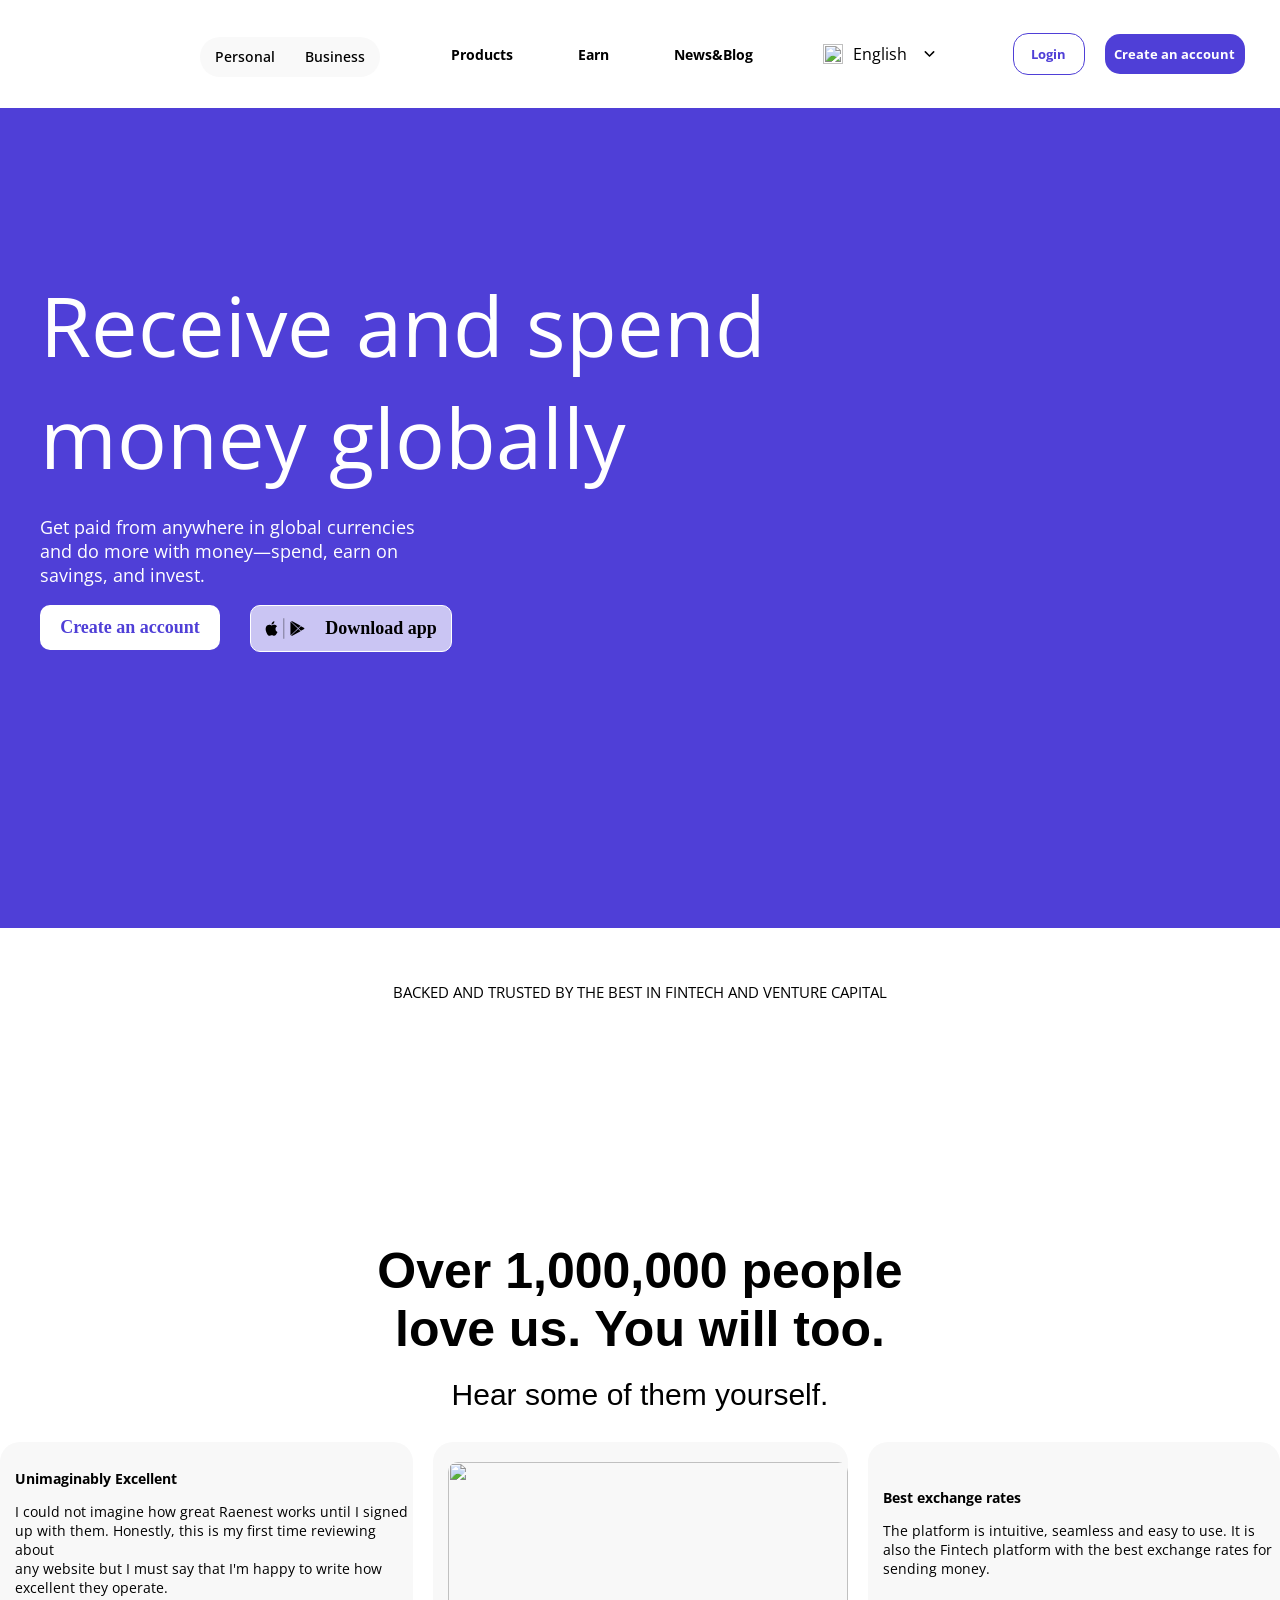
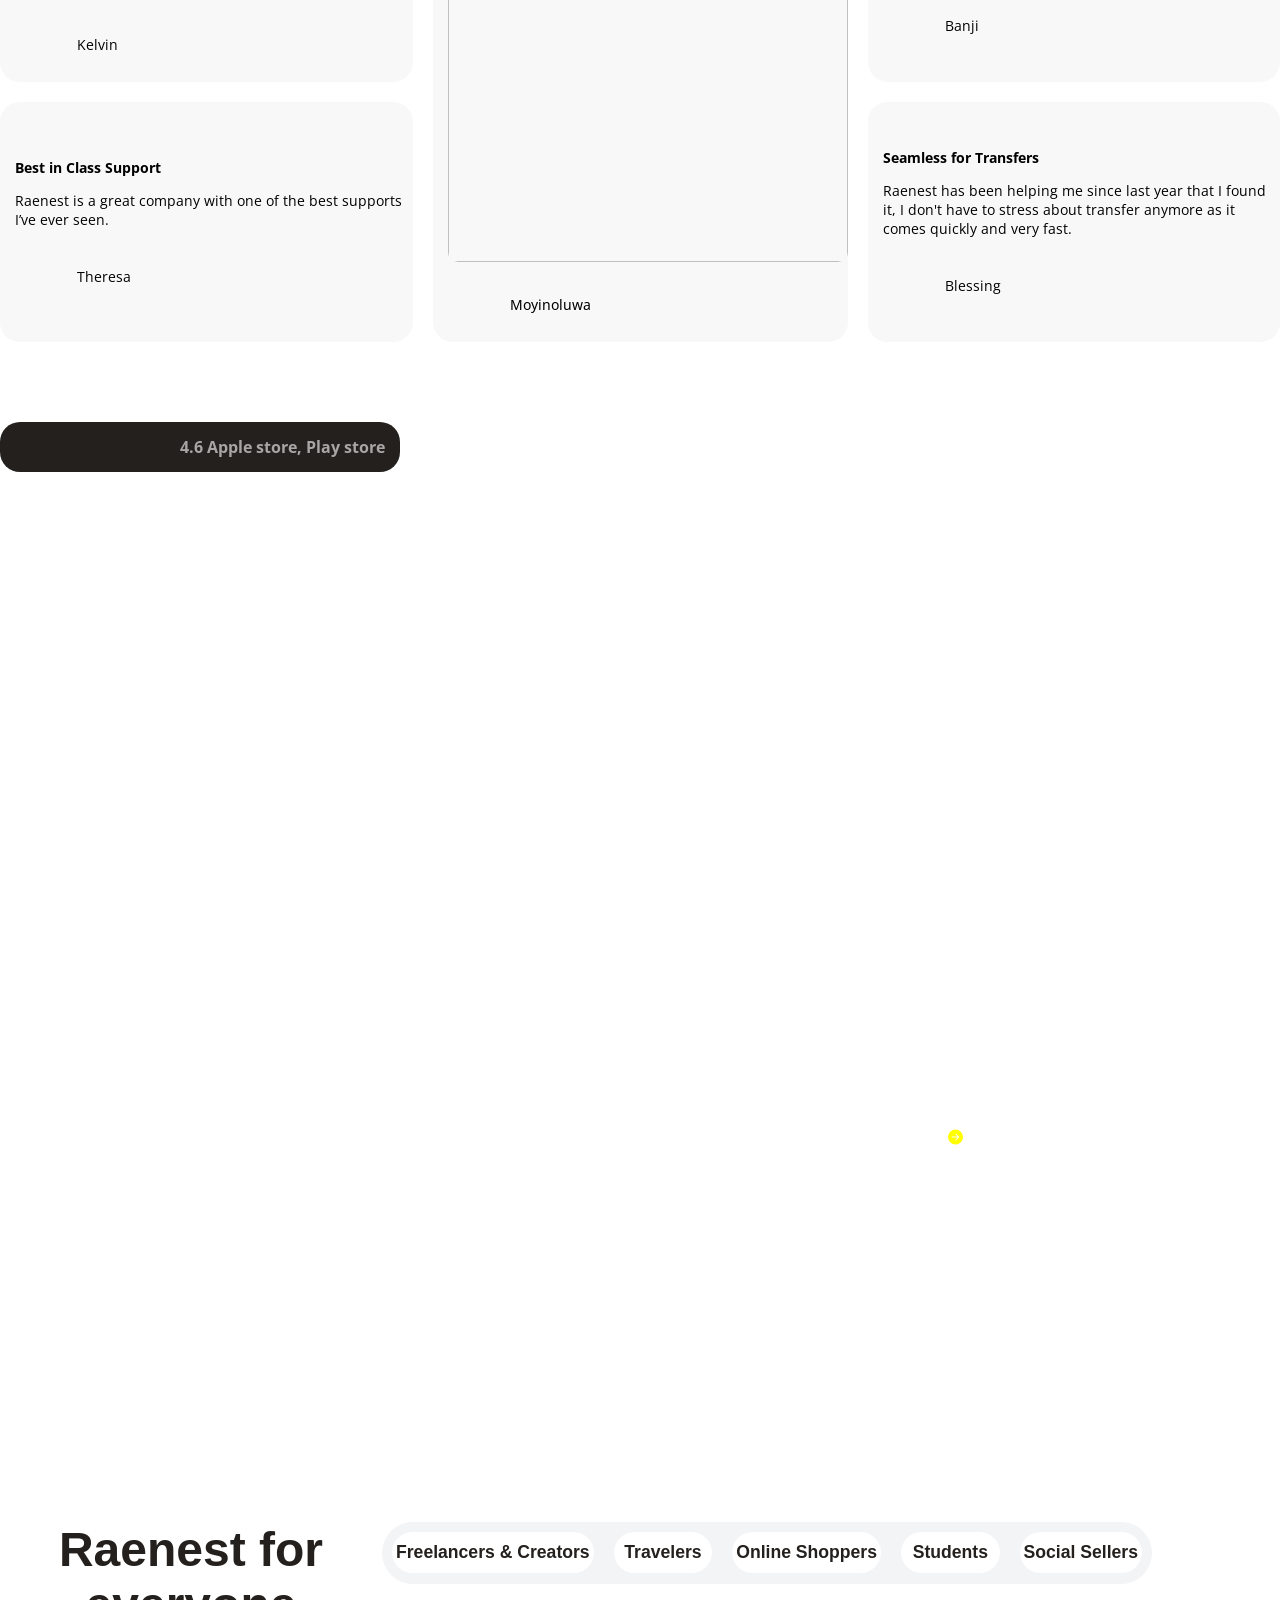
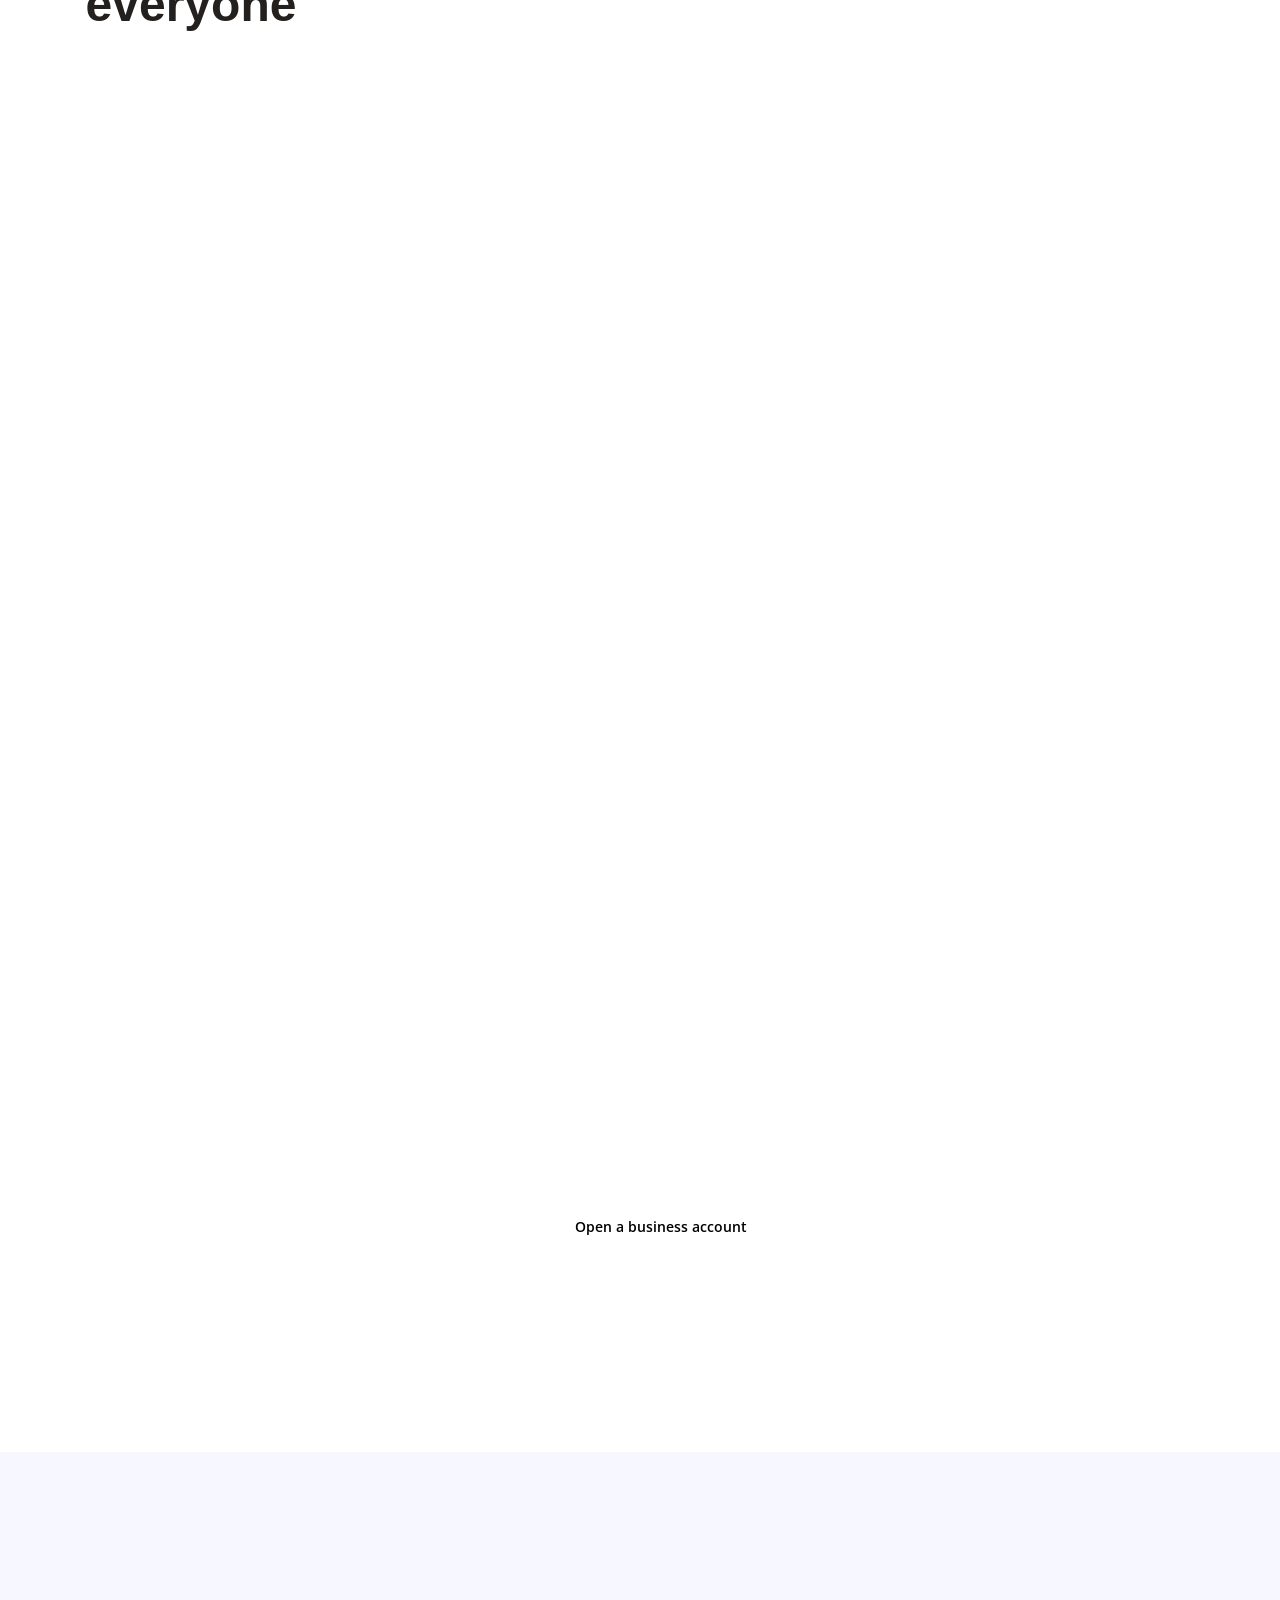
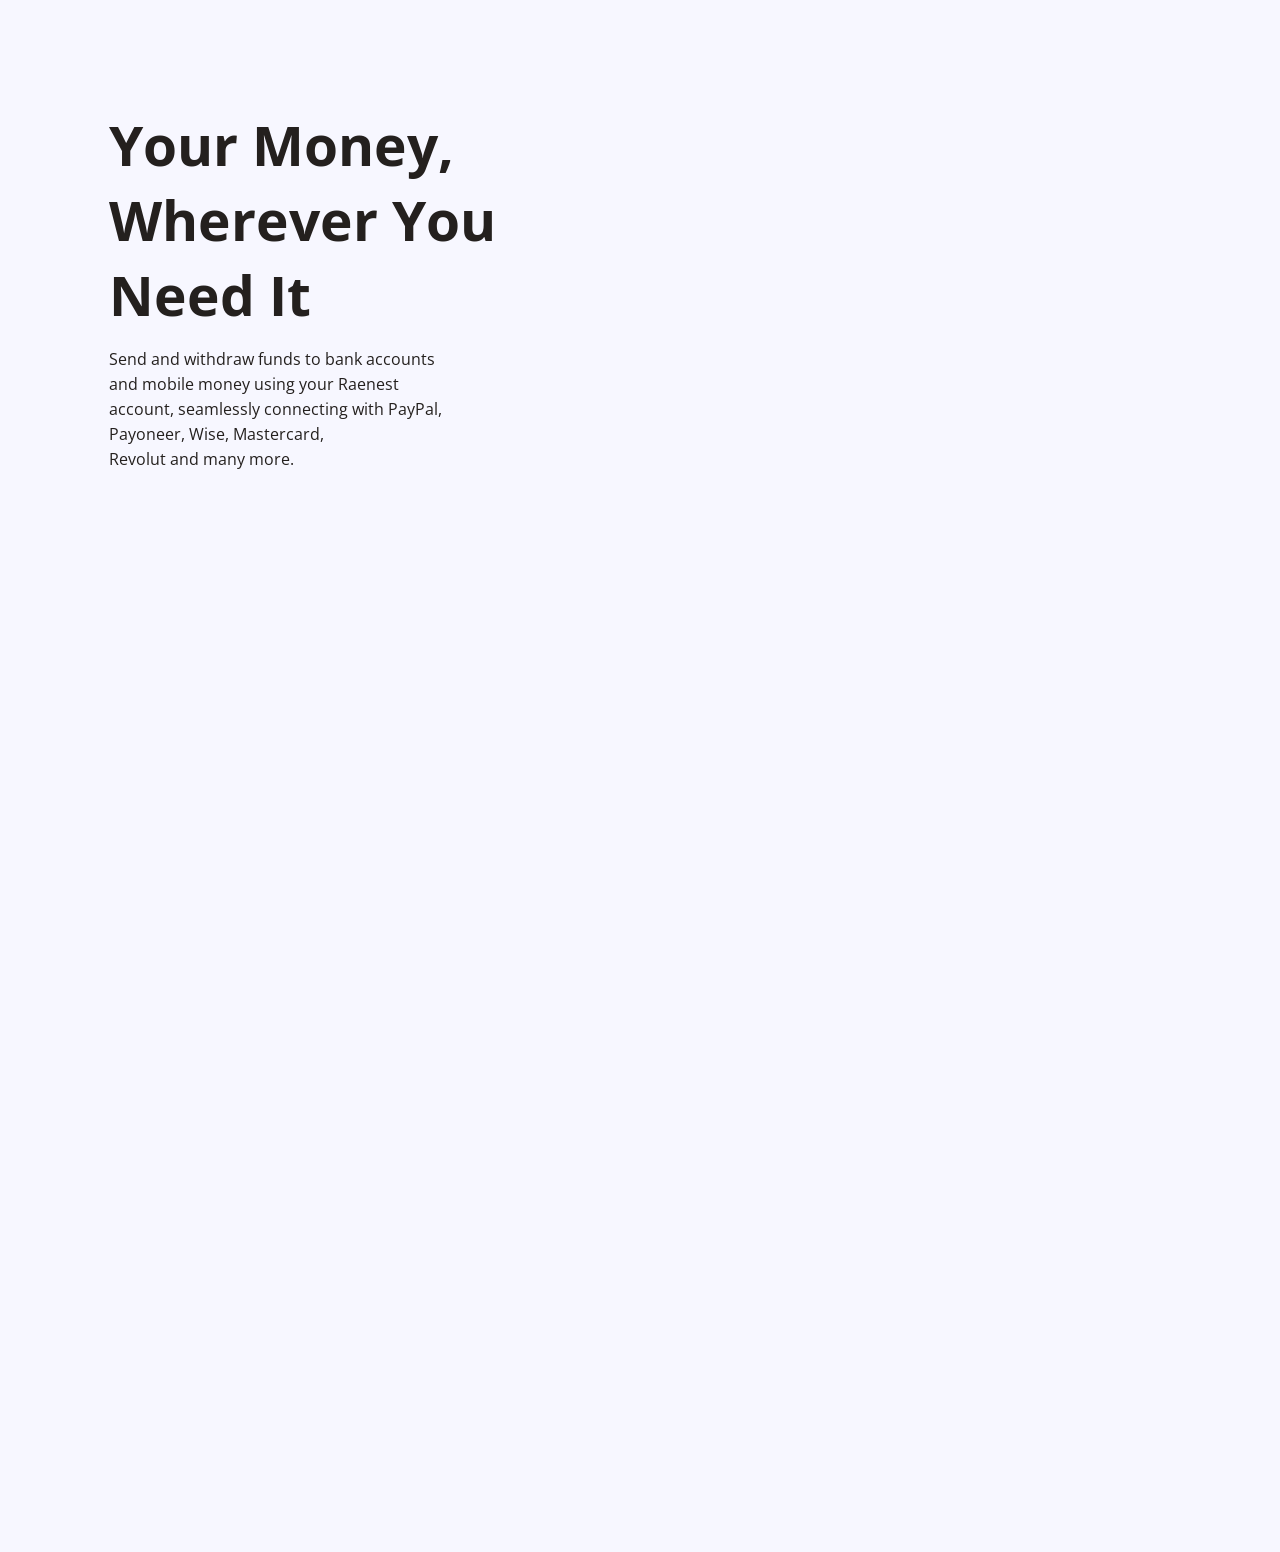
==== index.html @ 57547846 "Project" ====
<!DOCTYPE html>
<html lang="en">
<head>
    <meta charset="UTF-8">
    <meta name="viewport" content="width=device-width, initial-scale=1.0">
    <title>Document</title>
    <link rel="stylesheet" href="index.css">
    <link rel="preconnect" href="https://fonts.googleapis.com">
<link rel="preconnect" href="https://fonts.gstatic.com" crossorigin>
<link href="https://fonts.googleapis.com/css2?family=Google+Sans+Flex&family=Open+Sans:ital,wght@0,300..800;1,300..800&family=Source+Serif+4:ital,opsz,wght@0,8..60,200..900;1,8..60,200..900&display=swap" rel="stylesheet">
</head>
<body>
    <nav>
        <div class="Left">
           <img src="https://encrypted-tbn0.gstatic.com/images?q=tbn:ANd9GcTRzABQ5FwNgN2KEC-SXosTUw4MXMzI8EP1ZjToByUp3A&s=10" alt="" width="150px">
           <div class="Black">
            <a href="index.html">Personal</a>
            <a href="index2.html">Business</a>
           </div>
        </div>
        <div class="Center">
                <div class="navlink">
                  <p class="Pav">Products</p>
                    <div class="drop">
                        <div style="display: flex;flex-direction: column;">
                            <div class="File">
                            <img src="https://cdn.prod.website-files.com/67d8614570bbea9ea5932686/680ce2bf1e6a785ba85c13cb_Transfer.svg" alt="" width="20px">
                            <div class="Tit">
                                <p class="Poat">Send Money</p>
                               <p class="Foam">Global money transfers</p>
                            </div>
                            
                        </div>
                        <div class="File">
                            <img src="https://cdn.prod.website-files.com/67d8614570bbea9ea5932686/68239c0dc29e29453547ee6a_cards.svg" alt="" width="20px">
                            <div class="Tit">
                               <p class="Poat">Cards</p>
                            <p class="Foam">Virtual and physical cards for you</p> 
                            </div>
                            
                        </div>
                        <div class="File">
                            <img src="https://cdn.prod.website-files.com/67d8614570bbea9ea5932686/680ce2a61e6a785ba85c078c_payment.svg" alt="" width="20px">
                            <div class="Tit">
                                 <p class="Poat">Receive Money</p>
                            <p class="Foam">Receive money from over 190 countries</p>
                            </div>
                           
                        </div>
                        <div class="File">
                            <img src="https://cdn.prod.website-files.com/67d8614570bbea9ea5932686/680ce2953da744757b732669_account.svg" alt="" width="20px">
                            <div class="Tit">
                                <p class="Poat">Global Accounts</p>
                            <p class="Foam">Multi-currency accounts easily accessible</p>
                            </div>
                            
                        </div>
                        <div class="File">
                            <img src="https://cdn.prod.website-files.com/67d8614570bbea9ea5932686/680ce2d0e8ed903a584503c4_invoices.svg" alt="" width="20px">
                            <div class="Tit">
                                <p class="Poat">Invoices</p>
                                <p class="Foam">Smart Invoicing for professionals</p>
                            </div>
                            
                        </div>
                        <div class="File">
                            <img src="https://cdn.prod.website-files.com/67d8614570bbea9ea5932686/695ce6f93717922d4d1199cd_Investment.png" alt="" width="20px">
                            <div class="Tit">
                                <p class="Poat">US Stocks</p>
                            <p class="Foam">Buy U.S. Stocks on Raenest with ease</p>
                            </div>
                            
                        </div>
                        <div class="File">
                            <img src="https://cdn.prod.website-files.com/67d8614570bbea9ea5932686/696a46376def75bcf4f008f6_Icon.png" alt="" width="20px">
                            <div class="Tit">
                               <p class="Poat">Upwork</p>
                            <p class="Foam">Upwork earnings to Raenest in under one hour</p> 
                            </div>
                            
                        </div>
                        <div class="File">
                            <img src="https://cdn.prod.website-files.com/67d8614570bbea9ea5932686/696a7dbfd07b3600199ad467_Item.png" alt="" width="20px">
                            <div class="Tit">
                                <p class="Poat">Stablecoins</p>
                            <p class="Foam">Receive USDC & USDT on Raenest</p>
                        </div> 
                            </div>
                           
                        </div>
                        <div class="Oily"></div>
                    </div>
                </div>
                <div class="navlink">
                    <p class="Pav">Earn</p>
                    <div class="dropped">
                        <div style="display: flex; flex-direction: column;">
                            <div class="File">
                                <img src="https://cdn.prod.website-files.com/67d8614570bbea9ea5932686/680ce36fd81697df3fcadbd6_Referrals.svg" alt="" width="20px">
                                <div class="Tit">
                                    <p class="Poat">Referral</p>
                                    <p class="Foam">Share Raenest and Earn</p>
                                </div>
                            </div>
                            <div class="File">
                                <img src="https://cdn.prod.website-files.com/67d8614570bbea9ea5932686/680ce2ec27b16308a5434836_Creator%20Club.svg" alt="" width="20px">
                                <div class="Tit">
                                     <p class="Poat">Creator Club</p>
                                    <p class="Foam">Get paid to promote Raenest</p>
                                </div>
                            </div>
                            <div class="File">
                                <img src="https://cdn.prod.website-files.com/67d8614570bbea9ea5932686/680ce343d4a3798fc70686c3_Rewards.svg" alt="" width="20px">
                                <div class="Tit">
                                     <p class="Poat">Rewards</p>
                                    <p class="Foam">Earn while you spend</p>
                                </div>
                            </div>
                            <div class="Greasy"></div>
                        </div>
                    </div>
                </div>
                <p class="Pav">News&Blog</p>
        </div>

        <div class="English">
            <img src="https://cdn.prod.website-files.com/67d85bdb392a92fa03e2f524/6a8ad5b610c1d2eadf1f2178_united-kingdom%20(1).png" alt="" width="20px" class="Eng">
            <p>English</p>
            <img src="basil--caret-down-outline.svg" alt="" width="25px">
            <div class="Tack">
                <p><b>English</b></p>
                <p>Spanish (Argentina)</p>
                <p>French</p>
                <p>Portuguese (Brazil)</p>
                <p>Spanish (Colombia)</p>
            </div>
        </div>
        <div class="Right">
            <div class="Log">Login</div>
            <div class="Acc">Create an account</div>
        </div>
        
       
    </nav>
    <section class="MotherDiv">
        <div class="img">
            <div class="Son">
                <div class="Carry">
                    <img src="https://cdn.prod.website-files.com/67d85bdb392a92fa03e2f524/67fd3978144edecc8948f7ff_logo%20marquee.svg" alt="">
                </div>
                <div class="Carry">
                    <img src="https://cdn.prod.website-files.com/67d85bdb392a92fa03e2f524/67fd3978144edecc8948f7ff_logo%20marquee.svg" alt="">
                </div>
               
            </div>
            
        </div>
        <div class="Position">
        <img src="https://cdn.prod.website-files.com/67d85bdb392a92fa03e2f524/67dd9af140daebeba53a0da1_hero%20UI%20elements-1.png" alt="" width="300px" class="Pass">
        </div>
        <div class="Leftext">
            <div class="Spot">
                <p class="Head">Receive and spend<br> money globally</p>
             <p class="Down">Get paid from anywhere in global currencies<br> and do more with money—spend, earn on<br> savings, and invest.</p>
            </div>
             
             <div class="flap">
                <div class="Create">Create an account</div>
                <div class="Fixit">
                    <div class="Pool">
                        <img src="[data-uri]" alt="" width="40px">
                       <p>Download app</p>
 
                    </div>
                    
                    <div class="dropdown">
                        <p class="Scan">Scan the QR code below<br> to download the app</p>
                        <img src="https://cdn.prod.website-files.com/67d85bdb392a92fa03e2f524/697bfa5ae287c5ee4c604de9_176il45u_qr_code.png" alt="" width="148px">
                    </div>
                </div>
             </div>
        </div>
       
    </section>
    <section class="White">
        <p class="Filt">BACKED AND TRUSTED BY THE BEST IN FINTECH AND VENTURE CAPITAL </p>
        <div class="BACKED">
            <img src="https://cdn.prod.website-files.com/67d85bdb392a92fa03e2f524/67da66e25339e051897888ee_qed.png" alt="">
            <img src="https://cdn.prod.website-files.com/67d85bdb392a92fa03e2f524/67da66e2ddf67bd881749128_google.png" alt="">
            <img src="https://cdn.prod.website-files.com/67d85bdb392a92fa03e2f524/67da66e289b6706c3b42531a_vp.png" alt="">
            <img src="https://cdn.prod.website-files.com/67d85bdb392a92fa03e2f524/67da66e2ac4a8a6c96a04547_techstars.png" alt="">
            <img src="https://cdn.prod.website-files.com/67d85bdb392a92fa03e2f524/67da66e2a1e0321127b392e8_seedstars.png" alt="">
            <img src="https://cdn.prod.website-files.com/67d85bdb392a92fa03e2f524/6970a42908ffd82bfbc701b1_61f171f1e7e4fd0fe075a36a_n22_logo_2-p-500%20(2)%201%20(1).png" alt="">
        </div>
        <p class="Over">Over 1,000,000 people<br> love us. You will too.</p>
        <p class="Tip">Hear some of them yourself.</p>
        <div class="Broad">
           <div class="Twin">
            <div class="Child">
                <div class="Tick">
                   <p class="Yup"><b>Unimaginably Excellent</b> </p>
                <p class="Cup">I could not imagine how great Raenest works until I signed<br> up with them. Honestly, this is my first time reviewing about<br> any website but I must say that I'm happy to write how<br> excellent they operate.</p> 
                </div>
                <div class="Pope">
                    <img src="https://cdn.prod.website-files.com/67d85bdb392a92fa03e2f524/6807d1d28d7497fd3f35af4a_GH.webp" alt="" width="42px">
                    <p>Kelvin</p>
                </div>
                
            </div>
            <div class="Child">
                <div class="Tick">
                   <p class="Yup"><b>Best in Class Support</b> </p>
                <p class="Cup">Raenest is a great company with one of the best supports I’ve ever seen.</p> 
                </div>
                <div class="Pope">
                    <img src="https://cdn.prod.website-files.com/67d85bdb392a92fa03e2f524/6821d0d958e5afc24453688b_ng.svg" alt="" width="42px">
                    <p>Theresa</p>
                </div>
                
            </div>
            </div>

            <div class="Woman">
            <img src="https://i.ytimg.com/vi/g3D_YGKjyms/hqdefault.jpg" alt="" width="400px" class="Womanimg">
            <div class="Pope">
                <img src="https://cdn.prod.website-files.com/67d85bdb392a92fa03e2f524/6807d11985d46c59f5491fde_NG.webp" alt="" width="42px">
                <p>Moyinoluwa</p>
            </div>
        </div>
        <div class="Twin">
                 <div class="Child">
                <div class="Tick">
                   <p class="Yup"><b>Best exchange rates</b> </p>
                <p class="Cup">The platform is intuitive, seamless and easy to use. It is also the Fintech platform with the best exchange rates for sending money.</p> 
                </div>
                <div class="Pope">
                    <img src="https://cdn.prod.website-files.com/67d85bdb392a92fa03e2f524/6821d0d958e5afc24453688b_ng.svg" alt="" width="42px">
                    <p>Banji</p>
                </div>
                
            </div>
            <div class="Child">
                <div class="Child">
                <div class="Tick">
                   <p class="Yup"><b>Seamless for Transfers</b> </p>
                <p class="Cup">Raenest has been helping me since last year that I found it, I don't have to stress about transfer anymore as it comes quickly and very fast.</p> 
                </div>
                <div class="Pope">
                    <img src="https://cdn.prod.website-files.com/67d85bdb392a92fa03e2f524/6821d0d9dca1f99797d96f65_kny.svg" alt="" width="42px">
                    <p>Blessing</p>
                </div>
                
            </div>
            </div>
        </div> 
        </div>
        </div>
        <div class="Star">
            <img src="https://cdn.prod.website-files.com/67d85bdb392a92fa03e2f524/67da765d766109f2885b3e8b_store-rating.png" alt="" width="150px">
            <p>4.6 Apple store, Play store</p>
        </div>

        <div class="Scrollimg">
            <div class="Scroll1">
                <p class="Dish">Receive money</p>
                <img src="https://cdn.prod.website-files.com/67d85bdb392a92fa03e2f524/67dbf3dde33fa740f7d812b1_slider%201%20ui%20element%2001.svg" alt="" width="400px" class="Nanny">
                <div>
                    <p class="Way">The reliable way to get paid</p>
                    <p class="Tay">Get paid on time, every time, with accounts in USD, GBP,<br> or EUR, plus easy invoicing and payment links.</p>
                    <p class="more">Learn more
                        <img src="bi--arrow-right-circle-fill.svg" alt="" width="15px">
                    </p>
                </div>
            </div>
            <div class="Scroll2">
                <p class="Dish">Global accounts</p>
                <div class="Lap">
                    <p class="Way">Global accounts</p>
                    <p class="Tay">Get USD, GBP, EUR, USDT and USDC accounts in minutes<br> so you can focus on what matters most—receiving,<br> spending and saving your money.</p>
                    <p class="more">Learn more
                        <img src="bi--arrow-right-circle-fill.svg" alt="" width="15px">
                    </p>
                </div>
                <img src="https://cdn.prod.website-files.com/67d85bdb392a92fa03e2f524/67dbf3dd29d1f0d510cbbadb_slider%201%20ui%20element%2002.svg" alt="" width="300px" class="Tab">
            </div>
            <div class="Scroll3">
                <p class="Dish">Cards</p>
                <div class="Day">
                    <p class="Way">Cards for every occasion</p>
                    <p class="Tay">Work, shop, travel – you decide. Our virtual and physical<br> cards give you the power with transparent pricing,<br> accepted wherever Visa is accepted. Whether it’s Google,<br> Canva, Zoom, AWS, Amazon, eBay etc. We’ve got you.</p>
                    <p class="more">Learn more
                        <img src="bi--arrow-right-circle-fill.svg" alt="" width="15px">
                    </p>
                </div>
                <img src="https://cdn.prod.website-files.com/67d85bdb392a92fa03e2f524/67fe699339ac16e6ca35f2ca_CARD%20occasion.svg" alt="" width="400px" class="Panny">
            </div>
            <div class="Scroll4">
                <p class="Dish">Send money</p>
                <img src="https://cdn.prod.website-files.com/67d85bdb392a92fa03e2f524/67dbf3ddd6d8be5ace14bf5a_slider%201%20ui%20element%2004.svg" alt="" width="400px" class="Banny">
                <div>
                    <p class="Way">Fast money transfers</p>
                    <p class="Tay">Sending money is now easier and more affordable with<br> reasonable upfront transaction fees and flexible transfer<br> options. Get started today and send your first transfer in<br> minutes.</p>
                    <p class="more">Learn more
                        <img src="bi--arrow-right-circle-fill.svg" alt="" width="15px">
                    </p>
                </div>
            </div>
            <div class="Scroll5">
                <p class="Dish">Earn</p>
                <div>
                    <p class="Way">Exclusive rewards & perks</p>
                    <p class="Tay">The more you transact, the more you earn<br> real money — unlock monthly rewards.</p>
                    <p class="more">Learn more
                        <img src="bi--arrow-right-circle-fill.svg" alt="" width="15px">
                    </p>
                </div>
            </div>
        </div>


    <div class="container">
        <div class="Kfj">
           <div class="title">Raenest for everyone</div> 
            <div class="top-nav-bar">
      <div class="pill-item">
        <a href="#card-1" class="pill-link">Freelancers & Creators</a>
      </div>
      <div class="pill-item">
        <a href="#card-2" class="pill-link">Travelers</a>
      </div>
      <div class="pill-item">
        <a href="#card-3" class="pill-link">Online Shoppers</a>
      </div>
      <div class="pill-item">
        <a href="#card-4" class="pill-link">Students</a>
      </div>
      <div class="pill-item">
        <a href="#card-5" class="pill-link">Social Sellers</a>
      </div>
    </div>

        </div>
    

   
    <div class="cards-carousel">
      <div id="card-1" class="card-item" style="background-image: url('https://cdn.prod.website-files.com/67d8614570bbea9ea5932686/6809058ad8a04756d5810503_who%20we%20serve%2001-p-1080.webp');">
        <div class="card-overlay">
          <div class="card-title">Freelancers & Creators</div>
          <p class="card-description">Create global accounts and receive international payments easily from Freelance Marketplaces & Global Clients.</p>
        </div>
      </div>

      <!-- Card 2 -->
      <div id="card-2" class="card-item" style="background-image: url('https://cdn.prod.website-files.com/67d8614570bbea9ea5932686/680905a67134492a493ee0a6_who%20we%20serve%2002-p-800.webp');">
        <div class="card-overlay">
          <div class="card-title">Travelers</div>
          <p class="card-description">Use your card at Visa merchants worldwide while you travel without worrying about foreign exchange fees.</p>
        </div>
      </div>

      <!-- Card 3 -->
      <div id="card-3" class="card-item" style="background-image: url('https://cdn.prod.website-files.com/67d8614570bbea9ea5932686/680905bbd5bf2c9bf42b6312_who%20we%20serve%2003-p-500.webp');">
        <div class="card-overlay">
          <div class="card-title">Online Shoppers</div>
          <p class="card-description">Use virtual dollars cards for <br> international shopping</p>
        </div>
      </div>

      <!-- Card 4 -->
      <div id="card-4" class="card-item" style="background-image: url('https://cdn.prod.website-files.com/67d8614570bbea9ea5932686/680905c8bfa031d79706c6eb_who%20we%20serve%2004-p-500.webp');">
        <div class="card-overlay">
          <div class="card-title">Students</div>
          <p class="card-description">Easily pay for courses, subscription and study <br>materials via our USD card.</p>
        </div>
      </div>

      <!-- Card 5 -->
      <div id="card-5" class="card-item" style="background-image: url('https://cdn.prod.website-files.com/67d8614570bbea9ea5932686/680905d64594fe06327c1381_who%20we%20serve%2005-p-500.webp');">
        <div class="card-overlay">
          <div class="card-title">Social Sellers</div>
          <p class="card-description">Accept payment from customers worldwide <br>through payment links.</p>
        </div>
      </div>
    </div>
  </div>

  <div class="Bluey">
    <div class="Pam">
        <p class="Big">Raenest for business</p>
        <p class="Small">Join over 11,000 businesses making international payments and<br> receiving money in 13+ countries on Raenest business.</p>

        <div class="Forlan">Open a business account</div>
    </div>
  </div>

  <section class="Plan">
    <div class="Kiln">
        <div class="Mastercard">
        <p class="Sax">Your Money,<br> Wherever You Need It</p>
        <div class="Sax1">Send and withdraw funds to bank accounts and mobile money using your Raenest account, seamlessly connecting with PayPal, Payoneer, Wise, Mastercard,<br> Revolut and many more.</div>
    </div>

    <div class="Pic">
        <img src="https://cdn.prod.website-files.com/67d85bdb392a92fa03e2f524/67fe71a81bd4684160470954_money%20everywhere1.svg" alt="" class="Jinx" width="180px">
        <img src="https://cdn.prod.website-files.com/67d85bdb392a92fa03e2f524/67fe71652abb49bf3261e1db_money%20everywhere2.svg" alt="" class="Pink" width="190px">
    </div> 
    </div>

    <div class="Lint">
        <div class="Hour">
            <div class="King">
                <img src="https://cdn.prod.website-files.com/67d85bdb392a92fa03e2f524/67dc4bf00f633246ea915879_Creator-company%20logos.png" alt="">
                <img src="https://cdn.prod.website-files.com/67d85bdb392a92fa03e2f524/67dc4bf022e80fd8a66d3653_Creator-company%20logos-2.png" alt="">
                <img src="https://cdn.prod.website-files.com/67d85bdb392a92fa03e2f524/67dc4bf0763643399f2bbbe7_Creator-company%20logos-4.png" alt="">
            </div>
            <div class="Queen">
                <img src="https://cdn.prod.website-files.com/67d85bdb392a92fa03e2f524/67dc4bf052cb35311f420225_Creator-company%20logos-1.png" alt="">
                <img src="https://cdn.prod.website-files.com/67d85bdb392a92fa03e2f524/67dc4bf0cf673574048ae41c_Creator-company%20logos-3.png" alt="">
                <img src="https://cdn.prod.website-files.com/67d85bdb392a92fa03e2f524/67dc4bf0763643399f2bbbfc_Creator-company%20logos-5.png" alt="">
            </div>
        </div>
        <div class="card-stack">
    <div class="card card-1" style="background-image: url(https://cdn.prod.website-files.com/67d85bdb392a92fa03e2f524/6819d4702c0fd378b392551c_Image%20back.webp);"></div>
    <div class="card card-2" style="background-image: url(https://cdn.prod.website-files.com/67d85bdb392a92fa03e2f524/67fe1f188cca21f55a1c3e34_Image%20middle.webp);"></div>
    <div class="card card-3" style="background-image: url(https://cdn.prod.website-files.com/67d85bdb392a92fa03e2f524/67fe1f1810c4b7073c1eb0fd_image%20front.webp);"></div>
  </div>
        <div class="Sec">
            <div class="Bing">
                <img src="https://cdn.prod.website-files.com/67d85bdb392a92fa03e2f524/67dc4e394bf57ab612274344_creator%20company%20logo-%20right%2006.png" alt="">
                <img src="https://cdn.prod.website-files.com/67d85bdb392a92fa03e2f524/67dc4e392598c0616673cb3e_creator%20company%20logo-%20right%2003.png" alt="">
                <img src="https://cdn.prod.website-files.com/67d85bdb392a92fa03e2f524/67dc4e39ec187bfc99953077_creator%20company%20logo-%20right%2002.png" alt="">
            </div>
            <div class="Been">
                <img src="https://cdn.prod.website-files.com/67d85bdb392a92fa03e2f524/67dc4e39f5ac94f893e83220_creator%20company%20logo-%20right%2005.png" alt="">
                <img src="https://cdn.prod.website-files.com/67d85bdb392a92fa03e2f524/67dc4e39b0a720d79dbbdd76_creator%20company%20logo-%20right%2004.png" alt="">
                <img src="https://cdn.prod.website-files.com/67d85bdb392a92fa03e2f524/67dc4e390ab7c383a4149381_creator%20company%20logo-%20right%2001.png" alt="">
            </div>
        </div>
    </div>
   
  </section>

       
</body>
</html>
---- index.css ----
body {
    margin: 0;
    padding: 0;
    max-width: 100%;
    overflow-x: hidden;
    background-color: #ffff;
}

nav {
    width: 100%;
    height: 12vh;
    background-color: white;
    position: sticky;
    top: 0;
    display: flex;
    align-items: center;
    /* justify-content: center; */
    /* justify-content: space-between; */
    justify-content: space-around;
    text-align: center;
    z-index: 100;
    font-family: "Open Sans", sans-serif;
}

.Black {
    width: 180px;
    height: 40px;
    display: flex;
    background-color: #F9F9F9;
    border-radius: 20px;
    justify-content: center;
    align-items: center;
    gap: 30px;
    margin-top: 5px;
}
.Black a {
    color: black;
    font-weight: 550;
    font-size: 14px;
    text-decoration: none;
}

.Center {
    display: flex;
    gap: 65px;
    justify-self: center;
}
.drop {
    width: 330px;
    height: 530px;
    background-color: #FFFF;
    border-radius: 15px;
    position: absolute;
    z-index: 999;
    top: 45px;
    left: -20px;
    border-top: 1px solid #e0dbdb;
    align-items: center;
    justify-content: center;
    display: flex;
    padding-top: 20px;
    /* flex-direction: column; */
    display: none;
}
.dropped {
     width: 330px;
    height: 220px;
    background-color: #FFFF;
    border-radius: 15px;
    position: absolute;
    z-index: 999;
    top: 45px;
    left: -20px;
    border-top: 1px solid #e0dbdb;
    align-items: center;
    justify-content: center;
    display: flex;
    padding-top: 20px;
    display: none;
}
.navlink:hover .dropped {
    display: block;
}
.Oily {
    width: 300px;
    height: 2px;
    background-color: #e0dbdb;
    margin-left: 15px;
    margin-top: 15px;
}
.Greasy {
    width: 300px;
    height: 2px;
    background-color: #e0dbdb;
    margin-left: 15px;
    margin-top: 15px;
}
.File {
    width: 300px;
    height: 60px;
    display: flex;
    gap: 10px;
    margin-left: 15px;
    border-radius: 5px;
}

.File:hover {
    background-color: #F9F9F9;
}
.Tit {
    display: flex;
    flex-direction: column;
    text-align: left;
}
.Poat {
    font-size: 12px;
}
.Foam {
    color: gainsboro;
    font-size: 12px;
    margin-top: -10px;
}
.navlink {
    position: relative;
    cursor: pointer;
}
.navlink:hover .drop {
    display: block;
}
.Pav {
    font-size: 14px;
    font-weight: bold;
}
.English {
    display: flex;
    gap: 10px;
    justify-content: center;
    align-items: center;
    position: relative;
}
.Eng {
    height: 20px;
}
.Tack {
    width: 14vw;
    height: 24vh;
    background-color: #DDDDDD;
    position: absolute;
    top: 60px;
    border-radius: 10px;
    justify-content: start;
    text-align: left;
    align-items: center;
    font-size: 14px;
    line-height: 12px;
    padding-left: 15px;
    padding-top: 11px;
    display: none;
}

.English:hover .Tack {
    display: block;
}
.Log {
    border: 1px solid #4F3FD7;
    width: 70px;
    height: 40px;
    color: #4F3FD7;
    background-color: none;
    border-radius: 15px;
    display: flex;
    justify-content: center;
    align-items: center;
    font-size: 13px;
    font-weight: bold;
}
.Acc {
     width: 140px;
    height: 40px;
    color: #ffff;
    background-color: #4F3FD7;
    border-radius: 15px;
    display: flex;
    justify-content: center;
    align-items: center;
    font-size: 13px;
    font-weight: bold;
}
.Acc:hover {
    transform: scale(0.975);
}
.Right {
    display: flex;
    gap: 20px;
    align-items: center;
    justify-content: center;
}
.MotherDiv {
    width: 100%;
    height: 820px;
    background-color: #4F3FD7;
    background-image: url("https://cdn.prod.website-files.com/67d85bdb392a92fa03e2f524/681149da8df0d9921c04e3fc_hero%20bg.svg");
    background-position: center;
    background-size: cover;
}
.Son {
    display: flex;
    gap: 10px;
    overflow: hidden;
    scrollbar-width: none;
}
.Carry {
    animation: moving 17s linear infinite;
}

.img {
    width: 600px;
    overflow: hidden;
    display: flex;
    margin-left: 50px;
    padding-top: 100px;
}
@keyframes moving {
    0% {
        transform: translateX(0);
    }
    100% {
        transform: translateX(-100%);
    }
}
.Past {
    height: 780px;
}
.Pass{
    position: absolute;
    top: 580px;
    left: 150px;
    backdrop-filter: blur(50px);
    z-index: 2;
}
.Position {
    width: 1050px;
    position: relative;
    background-image: url("https://cdn.prod.website-files.com/67d85bdb392a92fa03e2f524/67fd3b6d48813d28793babef_Hero%20img%20personal.webp");
    background-position: center;
    background-size: contain;
    height: 1050px;
    margin-left: 510px;
    margin-top: -270px;
    background-repeat: no-repeat;
}
.Head {
    font-size: 82.5px;
    font-family: "Open Sans", sans-serif;
}
.Down {
    font-size: 18px;
    font-family: "Open Sans", sans-serif;
    margin-top: -60px;
}
.Leftext {
    margin-left: 40px;
    color: white;
    margin-top: -820px;
}

.flap {
    display: flex;
    gap: 30px;
}
.Create {
    width: 180px;
    height: 45px;
    background-color: white;
    border-radius: 10px;
    color: #4F3FD7;
    display: flex;
    justify-content: center;
    align-items: center;
    font-size: 18px;
    font-weight: bold;
}
.Lag {
    width: 1px;
    height: 18px;
    background-color: white;
}
.Fixit {
    display: flex;
    gap: 4px;
    color: black;
    font-size: 18px;
    font-weight: bold;
    justify-content: center;
    align-items: center;
    background-color: #CAC5F3;
    border: 1px solid white;   
    border-radius: 10px;
    width: 200px;
    height: 45px;
    position: relative;
}
.dropdown {
    width: 200px;
    height: 210px;
    position: absolute;
    justify-content: center;
    align-items: center;
    /* display: flex; */
    gap: 20px;
    flex-direction: column;
    border-radius: 20px;
    top: 60px;
    background-color: white;
    overflow: hidden;
    display: none;
}
.dropdown img {
    margin-top: -10px;
    margin-left: 25px;
}
.Scan {
    font-weight: bold;
    font-size: 16px;
    color: black;
    text-align: center;
    margin-top: 10px;
}
.Fixit:hover .dropdown {
    display: block;
}
.Pool {
    display: flex;
    justify-content: center;
    align-items: center;
    gap: 20px;
}

.Left {
    display: flex;
    gap: 15px;
}
@media (max-width: 480px) {
    .Pass {
        visibility: hidden;
    }
    .Leftext {
        width: 100%;
        padding-top: 80px;
    }
    .img {
        width: 90%;
        padding-top: 20px;
    }
    .Spot {
        width: 70vw;
    }
    .Head {
        font-size: 30px;
        width: 100%;
    }
    .Down {
        margin-top: 3vh;
        font-size: 13.5px;
        height: 40px;
    }
    .flap {
        margin-top: 60px;
        width: 88%;
        padding-right: 40px;
        justify-self: start;
        gap: 10px;
        margin-bottom: 30px;
    }
    .Position {
        margin-left: -400px;
        height: 60vh;
        margin-top: 300px;
    }
    .MotherDiv {
        overflow: hidden;
    }
}
@media (min-width: 481px) and (max-width: 1024px) {
    .img {
        width: 90%;
        padding-top: 20px;
    }
    .Leftext {
        width: 100%;
        margin-top: -60px;
    }
    .Position {
        height: 690px;    
        width: 1000px;
        max-width: 1000px;
        position: absolute;
        padding-top: 10px;
        top: 750px;
        margin-left: -200px;
        z-index: 150;
    }
    .MotherDiv {
        overflow: hidden;
        position: relative;
    }
    .Pass {
        visibility: hidden;
    }
    .flap {
        margin-top: 60px;
        width: 88%;
        padding-right: 40px;
        justify-self: start;
        gap: 20px;
        padding-bottom: 100px;
    }

}

.White {
    width: 100%;
    height: 2000px;
    background-color: white;
}
.Filt {
    text-align: center;
    font-size: 14.5px;
    padding-top: 40px;
    font-family: "Open Sans", sans-serif;
}
.BACKED {
    display: flex;
    gap: 35px;
    justify-content: space-around;
    align-items: center;
    margin-top: 40px;
}
.BACKED img {
    width: 80px;
}
.Over {
    text-align: center;
    font-size: 50px;
    font-weight: bolder;
    margin-top: 200px;
    font-family: sans-serif;
}
.Tip {
    text-align: center;
    font-size: 30px;
    font-family: sans-serif;
    margin-top: -30px;
}
@media (max-width: 480px) {
    .Filt {
        font-size: 13px;
    }
    .BACKED {
        flex-wrap: wrap;
        gap: 15px;
    }
    .Over {
        font-size: 25px;
    }
    .Tip {
        display: none;
    }
}
.Woman {
    height: 500px;
    width: 430px;
    background-color: #F8F8F8;
    border-radius: 20px;
}
.Twin {
    height: 540px;
    width: 430px;
    display: flex;
    flex-direction: column;
    gap: 20px;
}
.Child {
    height: 240px;
    background-color: #F8F8F8;
    border-radius: 20px;
    display: flex;
    flex-direction: column;
    justify-content: center;
}
.Tick {
    margin-left: 15px;
}
.Yup {
    font-size: 17px;
    font-family: "Open Sans", sans-serif;
}
.Tick p {
    font-family: "Open Sans", sans-serif;
    font-size: 14px;
}
.Pope p {
    font-family: "Open Sans", sans-serif;
    font-size: 14px;
    font-weight: bold;
}
.Broad {
    display: flex;
    gap: 20px;
    justify-self: center;
}
.Pope {
    display: flex;
    gap: 15px;
    margin-left: 20px;
    margin-top: 10px;
}
.Pope p {
    font-weight: 400;
}

.Womanimg {
    margin-left: 15px;
    margin-top: 20px;
    height: 400px;
    border-radius: 10px;
}
.Woman div {
    display: flex;
    gap: 15px;
    margin-top: 15px;
    margin-left: 20px;
}
.Woman p {
    font-weight: 450;
}
.Star {
    width: 400px;
    height: 50px;
    display: flex;
    gap: 15px;
    background-color: #24201E;
    color: #A7A6A5;
    border-radius: 20px;
    justify-self: center;
    justify-content: center;
    align-items: center;
    margin-top: 40px;
}
.Star p {
    font-weight: bold;
    font-family: "Open Sans", sans-serif;
}
@media (max-width: 480px) {
    .Woman {
        display: none;
    }
    .Child {
        width: 40vw;
        font-size: 15px;
        height: 50vh;
        /* margin-left: -100px; */
    }
    .Twin {
        height: 100vh;
    }
    .Broad {
        width: 85vw;
        gap: 10px;
        /* margin-left: 20vw; */
        justify-self: center;
    }
}
@media (min-width: 481px) and (max-width: 1024px) {
    .Broad {
        width: 90vw;
        justify-self: center;
        height: 50vh;
        gap: 20px;
    }
    .Woman {
        display: none;
    }
    .Child {
        width: 42vw;
        font-size: 14px;
        height: 24vh;
    }
    .Twin {
        height: 50vh;
        width: 42vw;
    }
}
.Scrollimg div {
    width: 100vw;
    height: 100vh;
    justify-self: center;
    position: sticky;
}
.Scrollimg {
    height: 100vh;
    overflow-y: scroll;
    scrollbar-width: none;
    margin-top: 50px;
}

.Scroll1 {
    background-image: url("https://cdn.prod.website-files.com/67d85bdb392a92fa03e2f524/6970bf1187dee404aee42a83_Raenest_India_2.png");
    background-position: center;
    background-size: cover;
    background-repeat: no-repeat;
    z-index: 1;
    top: 0;
    position: relative;
}
.Scroll2 {
    background-image: url("https://cdn.prod.website-files.com/67d85bdb392a92fa03e2f524/67da657539515e002e5ccd03_global%20acc%20slider2%20img-p-1080.png");
    background-position: center;
    background-size: cover;
    background-repeat: no-repeat;
    z-index: 2;
    top: 0;
    position: relative;
}
.Scroll3 {
    background-image: url("https://cdn.prod.website-files.com/67d85bdb392a92fa03e2f524/69d79ee49c0d8b67d4ad1a64_newvisacard-p-1080.jpg");
    z-index: 3;
    background-position: center;
    background-size: cover;
    background-repeat: no-repeat;
    top: 0;
    position: relative;
}
.Scroll4 {
    background-image: url("https://cdn.prod.website-files.com/67d85bdb392a92fa03e2f524/69735a6bd934d9d0ad410999_Raenest_55-p-1080.png");
    z-index: 4;
    background-position: center;
    background-size: cover;
    background-repeat: no-repeat;
    top: 0;
}
.Scroll5 {
    background-image: url("https://cdn.prod.website-files.com/67d85bdb392a92fa03e2f524/6973511d15f05ffbebd9d4f1_Raenest_Philipines%201.png");
    z-index: 5;
    background-position: center;
    background-size: cover;
    background-repeat: no-repeat;
    top: 0;
}
.Dish {
    font-size: 30px;
    color: white;
    font-weight: bold;
    margin-left: 65px;
    font-family: "Open Sans", sans-serif;
    padding-top: 70px;
}
.Nanny {
    position: absolute;
    top: 350px;
    left: 200px;
}
.Banny {
    position: absolute;
    top: 350px;
    left: 200px;
}
.Scroll1 div {
    padding-left: 850px;
    padding-top: 250px;
    color: white;
    width: 500px;
}
.Way {
    font-size: 35px;
    font-weight: bold;
    font-family: "Open Sans", sans-serif;
}
.Tay {
    font-size: 18px;
    font-family: "Open Sans", sans-serif;
}
.more {
    display: flex;
    gap: 10px;
    font-family: "Open Sans", sans-serif;
}
.Lap {
    padding-left: 650px;
    padding-top: 100px;
    color: white;
}
.Tab {
    position: absolute;
    top: 150px;
    left: 950px;
}
.Day {
    padding-left: 120px;
    padding-top: 200px;
    color: white;
}
.Panny {
    position: absolute;
    top: 250px;
    left: 400px;
    z-index: 100;
    backdrop-filter: blur(10px);
}
.Scroll4 div {
    padding-left: 120vw;
    padding-top: 250px;
    color: white;

}
.Scroll5 div {
    padding-left: 120vw;
    padding-top: 250px;
    color: white;
}
@media (max-width: 480px) {
    .Scroll1 {
        background-image: url("https://cdn.prod.website-files.com/67d85bdb392a92fa03e2f524/680f48e3bce57353bf2a8812_Receive%20money.webp");
    }
    .Scroll2 {
        background-image: url("https://cdn.prod.website-files.com/67d85bdb392a92fa03e2f524/680f48e30e084ea64adfe67e_Global%20accounts.webp");
    }
    .Scroll3 {
        background-image: url("https://cdn.prod.website-files.com/67d85bdb392a92fa03e2f524/680f48e3539ddb3a83e861a0_Cards%20for%20every%20occasson-p-500.webp");
    }
    .Scroll4 {
        background-image: url("https://cdn.prod.website-files.com/67d85bdb392a92fa03e2f524/680f48e3a250148ddf386ba4_fast%20transfers.webp");
    }
    .Scroll5 {
        background-image: url("https://cdn.prod.website-files.com/67d85bdb392a92fa03e2f524/680f48e4bce57353bf2a88b4_earn.webp");
    }
    .Dish {
        font-size: 18px;
        padding-right: 50px;
    }
    .Scrollimg {
        overflow: hidden;
        height: 100vh;
        overflow-y: scroll;
        scrollbar-width: none;
        margin-top: 50px;
    }
    .Scroll1 div {
        margin-right: 300px;
        margin-left: -330px;
        margin-top: -250px;
    }
    .Way {
        font-size: 16px;
    }
    .Tay {
        font-size: 13px;
    }
    .Nanny {
        width: 200px;
        margin-left: -70px;
        margin-top: 200px;
    }
    .Lap {
        margin-left: -330px;
        margin-right: 200px;
        margin-top: -100px;
    }
    .Tab {
        margin-left: -400px;
        width: 150px;
    }
    .Day {
        margin-top: -200px;
    }
    .Panny {
        margin-left: -350px;
        margin-right: 600px;
        width: 150px;
        margin-top: 250px;
    }
    .Banny {
        width: 200px;
        margin-left: -100px;
        margin-top: 50px;
    }
    .Scroll4 div {
        margin-top: 100px;
        margin-left: -400px;
    }
    .Scroll5 div {
        margin-left: -300px;
        margin-top: -250px;
    }
}
@media (min-width: 481px) and (max-width: 1024px) {
    .Scrollimg {
        height: 88%;
    }
    .Scroll1 div {
        margin-top: -260px;
        margin-left: -1025px;
    }
    .Nanny {
        margin-top: 300px;
        margin-left: -100px;
    }
    .Lap {
        margin-left: -520px;
        margin-top: -120px;
    }
    .Tab {
        margin-left: -400px;
        margin-top: 550px;
        width: 200px;
    }
    .Day {
        margin-top: -210px;
    }
    .Panny {
        margin-top: 300px;
        margin-left: -100px;
        width: 200px;
    }
    .Scroll4 div {
        margin-left: -850px;
        margin-top: 500px;
    }
    .Scroll5 div {
        margin-left: -840px;
        margin-top: -300px;
    }
}


.container {
      margin-top: 100px;
      width: 90%;
      justify-self: center;

}

.title {
      text-align: center;
      font-size: 3rem;
      font-weight: 700;
      margin-bottom: 50px;
      font-family: sans-serif;
      color: #24201E;
}

.Kfj {
    display: flex;
    width: 100%;
    
}

.top-nav-bar {
      background-color: #f3f4f6;
      border-radius: 99px;
      padding: 6px;
      padding-left: 10px;
      padding-right: 10px;
      display: flex;
      gap: 20px;
      width: 90%;
      max-width: 750px;
      margin: 0 auto 32px auto;
      overflow: hidden;
      align-items: center;
      height: 50px;
}

.top-nav-bar div {
    width: fit-content;
    height: fit-content;
    border-radius: 30px;
    background-color: white;
}
.pill-item {
      flex: 1;
      text-align: center;
}

.pill-link {
      display: block;
      padding: 10px 4px;
      border-radius: 9999px;
      font-size: 1.1rem;
      font-weight: 600;
      font-family: sans-serif;
      color: #24201E;
      text-decoration: none;
      white-space: nowrap;
      transition: background-color 0.2s ease, color 0.2s ease;
      outline: none;
}

.pill-link:active {
      color: #111;
}

.pill-item:focus-within .pill-link {
      background-color: #000000;
      color: #ffffff;
}

.cards-carousel {
      display: flex;
      gap: 20px;
      overflow-x: auto;
      scroll-snap-type: x mandatory;
      scroll-behavior: smooth;
      padding: 20px;
      margin-left: -190px;
      padding-left: 190px;
      width: 105%;
      scrollbar-width: none;
}

.cards-carousel::-webkit-scrollbar {
      display: none;
}

.card-item {
      flex: 0 0 80vw;
      max-width: 900px;
      height: 480px;
      scroll-snap-align: center;
      border-radius: 28px;
      overflow: hidden;
      position: relative;
      background-size: cover;
      background-position: center;
      cursor: grab;
}
.card-item:active {
    cursor: grabbing;
}

.card-overlay {
      position: absolute;
      inset: 0;
      padding: 32px;
      display: flex;
      flex-direction: column;
      justify-content: space-between;
      color: #ffffff;
}

.card-title {
      font-size: 2rem;
      font-weight: 700;
      letter-spacing: -0.02em;
}

.card-description {
      font-size: 1.15rem;
      font-weight: 500;
      max-width: 480px;
      line-height: 1.4;
      margin: 0;
}

@media (max-width: 576px) {
      .pill-link {
        font-size: 0.7rem;
        padding: 8px 2px;
      }
      .card-item {
        flex: 0 0 80vw;
        height: 400px;
      }
      .card-title {
        font-size: 1.5rem;
      }
      .card-description {
        font-size: 0.95rem;
      }
      .Kfj {
        display: block;
        gap: -20px;
      }
      .title {
        font-size: 30px;
      }
}
@media (min-width: 481px) and (max-width: 1024px) {
    .Kfj {
        display: block;
        gap: -20px;
      }
    .title {
        font-size: 40px;
        justify-self: center;
      }
      .top-nav-bar {
        width: 750vw;
      }
}      
.Bluey {
    width: 1300px;
    height: 500px;
    margin-top: 250px;
    background-image: url("https://cdn.prod.website-files.com/67d85bdb392a92fa03e2f524/67e452702a7e4919a57c2a10_Raenest%20for%20business%20cta%20bg.svg");
    background-position: center;
    border-radius: 30px;
    background-size: cover;
    background-repeat: no-repeat;
    justify-self: center;
    text-align: center;
    display: flex;
    align-items: center;
    justify-content: center;
}
.Big {
    font-size: 60px;
    font-weight: bolder;
}
.Small {
    font-size: 18px;
    margin-top: -60px;
    font-weight: 600;
}
.Pam {
    color: white;
    font-family: "Open Sans", sans-serif;
}
.Forlan {
    width: 240px;
    height: 45px;
    background-color: white;
    border-radius: 10px;
    text-align: center;
    display: flex;
    align-items: center;
    justify-content: center;
    font-weight: 600;
    font-size: 14px;
    color: black;
    font-family: "Open Sans", sans-serif;
    margin-top: 60px;
    margin-left: 200px;
    cursor: pointer;
}
@media (max-width: 480px) {
    .Bluey {
        width: 370px;
        height: 400px;
    }
    .Big {
        font-size: 30px;
    }
    .Small {
        font-size: 11px;
        margin-top: 20px;
    }
    .Forlan {
        width: 45vw;
        margin-right: 200px;
    }
}
@media (min-width: 481px) and (max-width: 1024px) {
    .Bluey {
        width: 750px;
        height: 450px;
    }
}
.Sax {
    font-size: 55px;
    font-weight: bolder;
    line-height: -20px;
}
.Mastercard {
    color: #24201E;
    padding-top: 200px;
    margin-left: -550px;
    width: 40vw;
}
.Sax1 {
    font-size: 16px;
    font-weight: 400;
    margin-top: -40px;
    width: 28vw;
    line-height: 25px;
}
.Plan {
    width: 100%;
    height: 1700px;
    background-color: #F7F7FF;
    margin-top: 100px;
    font-family: "Open Sans", sans-serif;
}

.Kiln {
    display: flex;
    width: 100%;
    justify-content: center;
    align-items: center;
    justify-content: space-around;
    position: relative;
}
.Pic {
    width: 130vw;
    height: 130vh;
    margin-bottom: -350px;
    background-image: url("https://cdn.prod.website-files.com/67d85bdb392a92fa03e2f524/682f5419c71336ffd4733404_Raenest%20Standing%20mockup%201-p-800.webp");
    background-position: center;
    background-size: contain;
    background-repeat: no-repeat;
    position: absolute;
    left: 350px;
}
.Jinx {
    position: absolute;
    left: 860px;
    top: 150px;
    backdrop-filter: blur(10px);
}
.Pink {
    position: absolute;
    left: 570px;
    top: 450px;
    backdrop-filter: blur(10px);
}

@media (min-width: 481px) and (max-width: 1024px) {
    .Plan {
        width: 200vw;
    }
    .Sax {
        font-size: 50px;
    }
    .Sax1 {
        font-size: 13px;
        padding-top: 25px;
        line-height: 20px;
        width: 37vw;
    } 
    .Pic {
        width: 70vw;
        left: 450px;
    }
    .Mastercard {
        width: 46vw;
        margin-right: 590px;
    }
    .Jinx {
        left: 210px;
        top: 650px;
        width: 80px;
    }
    .Pink {
        left: 30px;
        top: 780px;
        width: 100px;
    }
}
@media (max-width: 480px) {
    .Kiln {
        width: 100vw;
        display: block;
    }
    .Mastercard {
        width: 100vw;
        margin-left: 20px;
    }
    .Sax {
        font-size: 30px;
    }
    .Sax1 {
        font-size: 17px;
        padding-top: 25px;
        line-height: 20px;
        width: 90vw;
        line-height: 25px;
    }
    .Pic {
        margin-left: -300px;
        margin-top: -200px;
    }
    .Jinx {
        /* margin-top: 200px; */
        margin-left: -680px;
        width: 80px;
        margin-top: 210px;
    }
    .Pink {
        margin-left: -550px;
        margin-top: 50px;
        width: 100px;
    }
}
.Lint {
    margin-top: 700px;
    display: flex;
    gap: 100px;
    justify-content: space-evenly;
}
.Hour img {
    width: 180px;
}
.King {
    display: flex;
    flex-direction: column;
    gap: 20px;
}
.Queen {
    display: flex;
    flex-direction: column;
    gap: 20px;
}
.Hour {
    display: flex;
    gap: 40px;
}

.card-stack {
    display: flex;
    align-items: center;
    position: relative;
}
.card {
    width: 220px;
    height: 280px;
    border-radius: 24px;
    background-size: cover;
    background-position: center;
}

.card-1 {
    transform: rotate(-15deg);
    z-index: 1;
    transition-duration: 0.5s;
    position: absolute;
    left: 110px;
    margin-left: -205px;
}

   
.card-2 {
    transform: rotate(2deg);
    margin-left: -35px; 
    z-index: 2;
    position: absolute;
}

.card-3 {
    transform: rotate(15deg);
    margin-right: -305px; 
    z-index: 3;
    right: 110px;
    position: absolute;
    transition-duration: 0.5s;
}
.Sec img {
    width: 180px;
}
.Bing {
    display: flex;
    flex-direction: column;
    gap: 20px;
}
.Been {
    display: flex;
    flex-direction: column;
    gap: 20px;
}
.Sec {
    display: flex;
    gap: 40px;
}
.card-stack:hover {
    .card-1 {
        left: -2px;
    }
    .card-3 {
        right: -2px;
    }
}
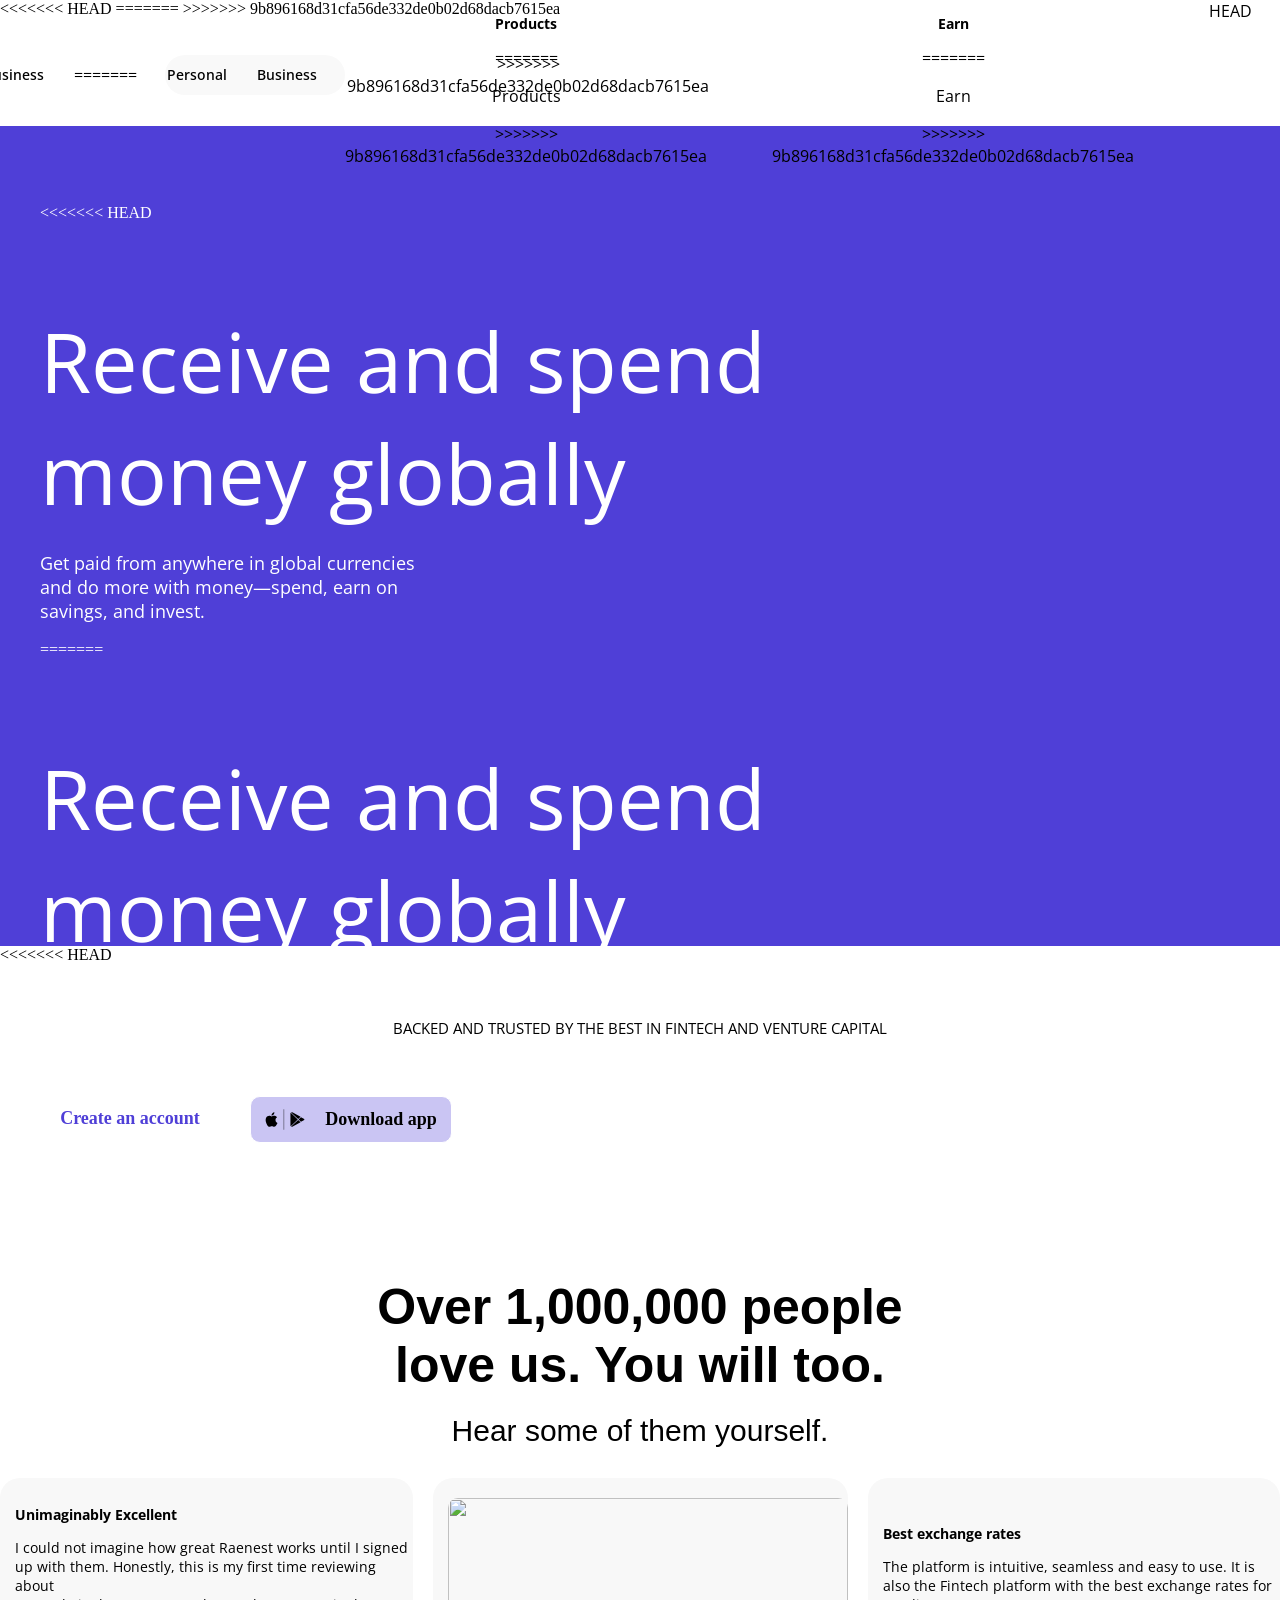
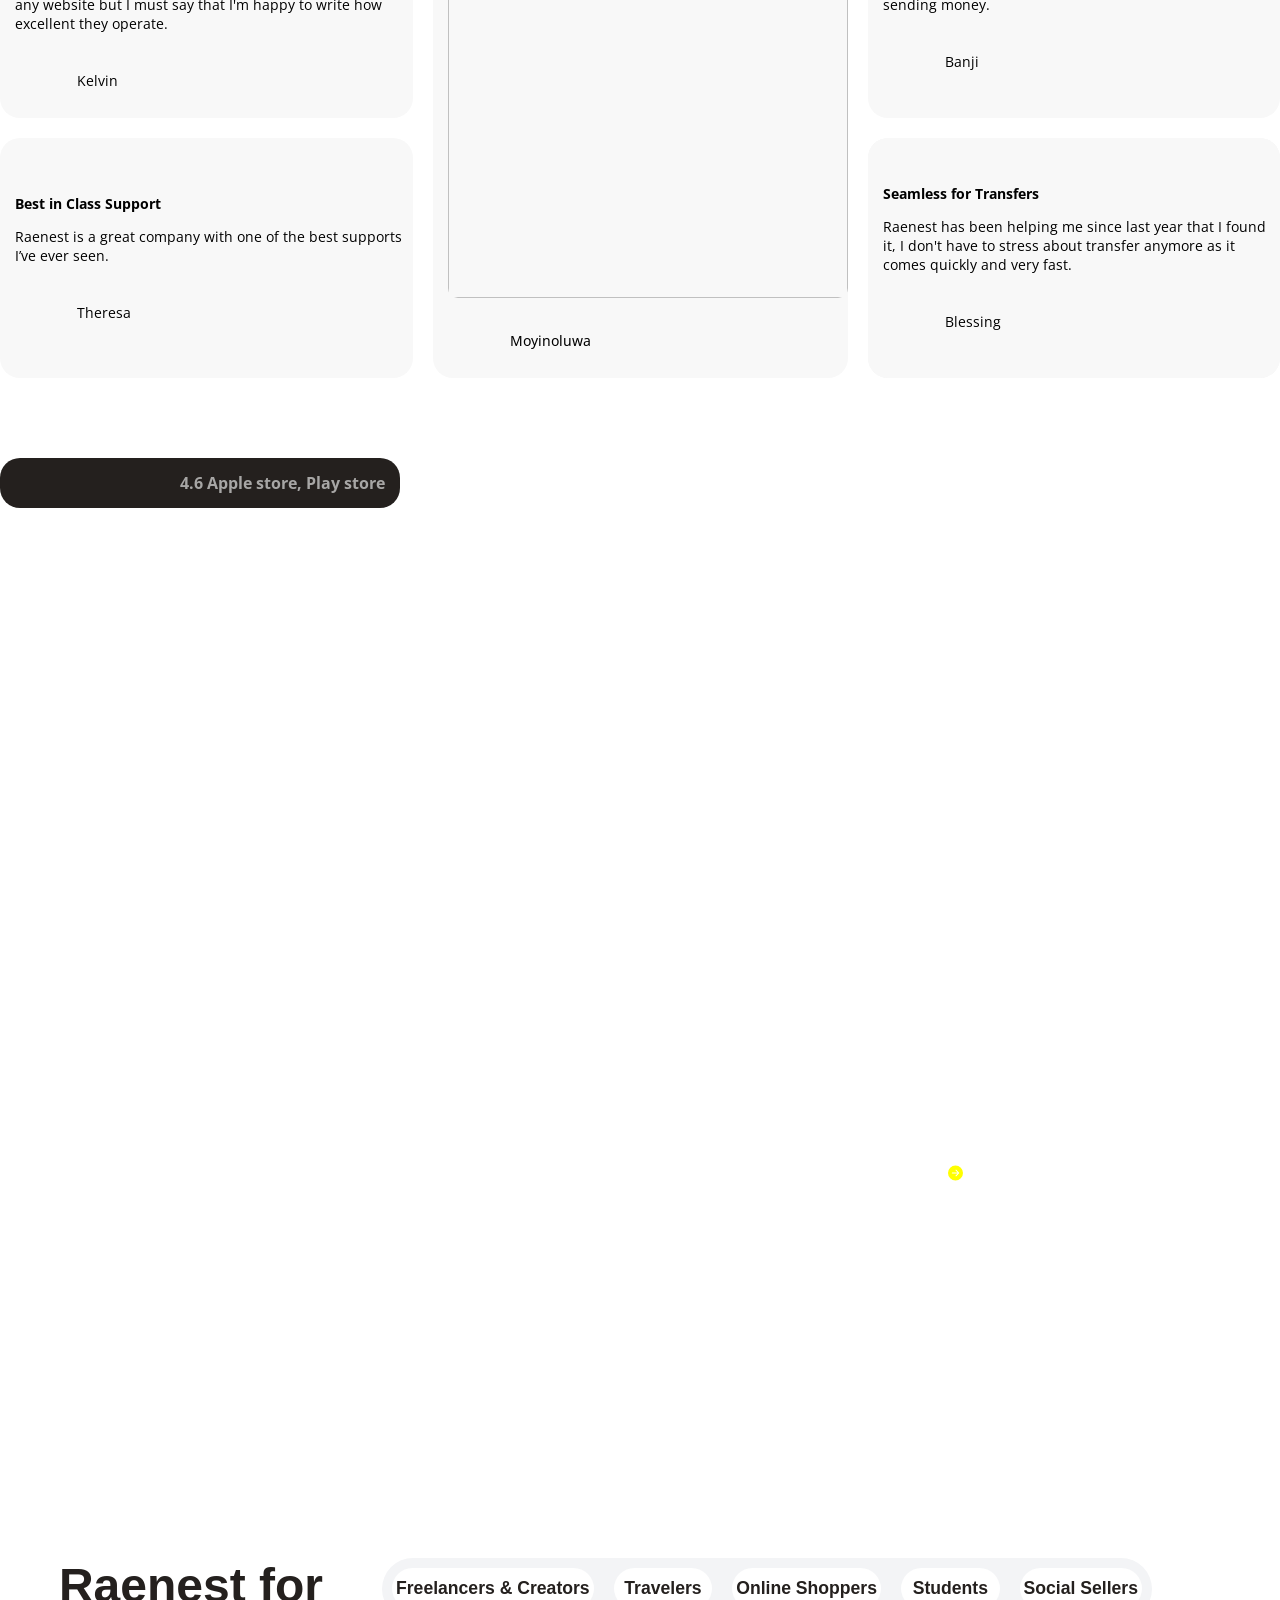
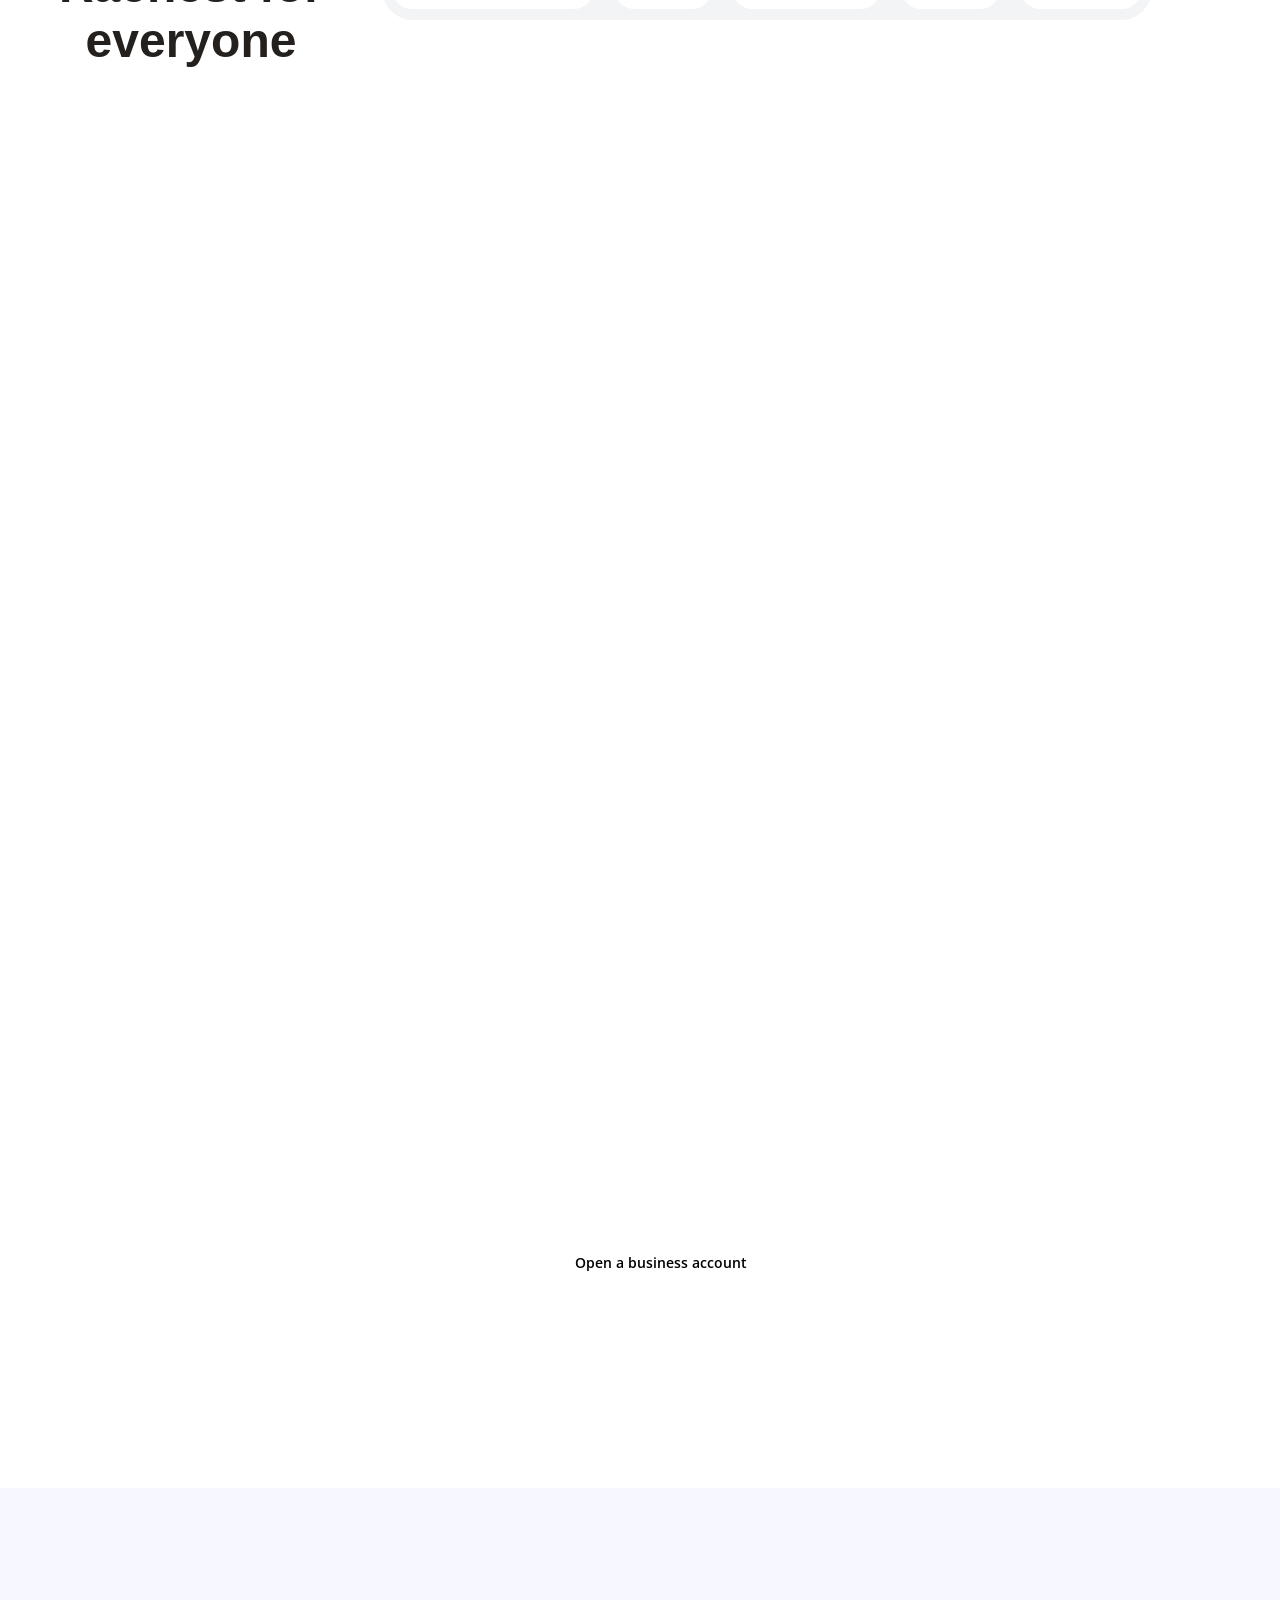
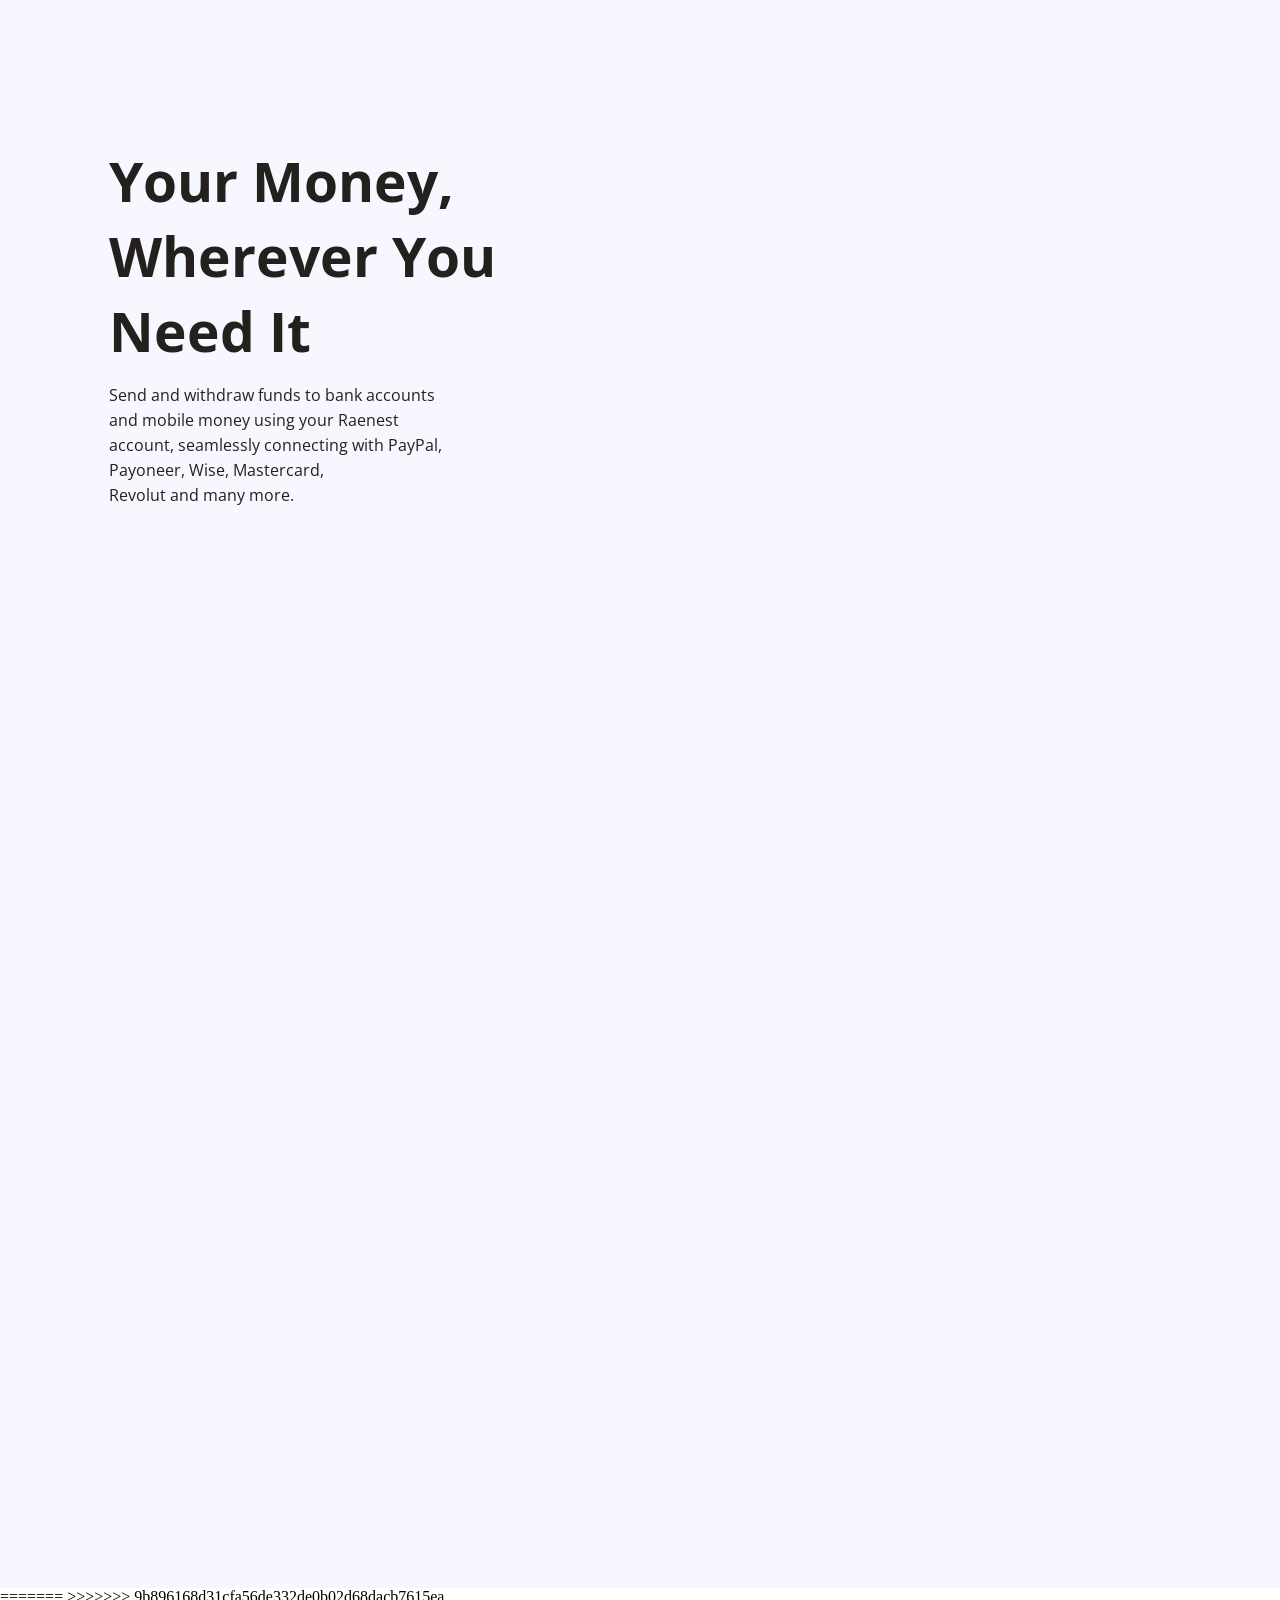
==== commit ab076fb7: "amn" ====
--- a/index.html
+++ b/index.html
@@ -4,7 +4,11 @@
     <meta charset="UTF-8">
     <meta name="viewport" content="width=device-width, initial-scale=1.0">
     <title>Document</title>
+<<<<<<< HEAD
     <link rel="stylesheet" href="index.css">
+=======
+    <link rel="stylesheet" href="Personal.css">
+>>>>>>> 9b896168d31cfa56de332de0b02d68dacb7615ea
     <link rel="preconnect" href="https://fonts.googleapis.com">
 <link rel="preconnect" href="https://fonts.gstatic.com" crossorigin>
 <link href="https://fonts.googleapis.com/css2?family=Google+Sans+Flex&family=Open+Sans:ital,wght@0,300..800;1,300..800&family=Source+Serif+4:ital,opsz,wght@0,8..60,200..900;1,8..60,200..900&display=swap" rel="stylesheet">
@@ -14,13 +18,22 @@
         <div class="Left">
            <img src="https://encrypted-tbn0.gstatic.com/images?q=tbn:ANd9GcTRzABQ5FwNgN2KEC-SXosTUw4MXMzI8EP1ZjToByUp3A&s=10" alt="" width="150px">
            <div class="Black">
+<<<<<<< HEAD
             <a href="index.html">Personal</a>
             <a href="index2.html">Business</a>
+=======
+            <a href="Personal.html">Personal</a>
+            <a href="Business.html">Business</a>
+>>>>>>> 9b896168d31cfa56de332de0b02d68dacb7615ea
            </div>
         </div>
         <div class="Center">
                 <div class="navlink">
+<<<<<<< HEAD
                   <p class="Pav">Products</p>
+=======
+                  <p>Products</p>
+>>>>>>> 9b896168d31cfa56de332de0b02d68dacb7615ea
                     <div class="drop">
                         <div style="display: flex;flex-direction: column;">
                             <div class="File">
@@ -92,7 +105,11 @@
                     </div>
                 </div>
                 <div class="navlink">
+<<<<<<< HEAD
                     <p class="Pav">Earn</p>
+=======
+                    <p>Earn</p>
+>>>>>>> 9b896168d31cfa56de332de0b02d68dacb7615ea
                     <div class="dropped">
                         <div style="display: flex; flex-direction: column;">
                             <div class="File">
@@ -120,13 +137,21 @@
                         </div>
                     </div>
                 </div>
+<<<<<<< HEAD
                 <p class="Pav">News&Blog</p>
+=======
+                <p>News&Blog</p>
+>>>>>>> 9b896168d31cfa56de332de0b02d68dacb7615ea
         </div>
 
         <div class="English">
             <img src="https://cdn.prod.website-files.com/67d85bdb392a92fa03e2f524/6a8ad5b610c1d2eadf1f2178_united-kingdom%20(1).png" alt="" width="20px" class="Eng">
             <p>English</p>
+<<<<<<< HEAD
             <img src="basil--caret-down-outline.svg" alt="" width="25px">
+=======
+            <img src="../basil--caret-down-solid.svg" alt="" width="20px">
+>>>>>>> 9b896168d31cfa56de332de0b02d68dacb7615ea
             <div class="Tack">
                 <p><b>English</b></p>
                 <p>Spanish (Argentina)</p>
@@ -159,11 +184,16 @@
         <img src="https://cdn.prod.website-files.com/67d85bdb392a92fa03e2f524/67dd9af140daebeba53a0da1_hero%20UI%20elements-1.png" alt="" width="300px" class="Pass">
         </div>
         <div class="Leftext">
+<<<<<<< HEAD
             <div class="Spot">
                 <p class="Head">Receive and spend<br> money globally</p>
              <p class="Down">Get paid from anywhere in global currencies<br> and do more with money—spend, earn on<br> savings, and invest.</p>
             </div>
              
+=======
+             <p class="Head">Receive and spend<br> money globally</p>
+             <p class="Down">Get paid from anywhere in global currencies<br> and do more with money—spend, earn on<br> savings, and invest.</p>
+>>>>>>> 9b896168d31cfa56de332de0b02d68dacb7615ea
              <div class="flap">
                 <div class="Create">Create an account</div>
                 <div class="Fixit">
@@ -182,6 +212,7 @@
         </div>
        
     </section>
+<<<<<<< HEAD
     <section class="White">
         <p class="Filt">BACKED AND TRUSTED BY THE BEST IN FINTECH AND VENTURE CAPITAL </p>
         <div class="BACKED">
@@ -443,4 +474,8 @@
 
        
 </body>
-</html>+</html>
+=======
+</body>
+</html>
+>>>>>>> 9b896168d31cfa56de332de0b02d68dacb7615ea
--- a/Personal.css
+++ b/Personal.css
@@ -0,0 +1,1286 @@
+body {
+    margin: 0;
+    padding: 0;
+    max-width: 100%;
+    overflow-x: hidden;
+    background-color: #ffff;
+}
+
+nav {
+    width: 100%;
+    height: 12vh;
+    background-color: white;
+    position: sticky;
+    top: 0;
+    display: flex;
+    align-items: center;
+    /* justify-content: center; */
+    /* justify-content: space-between; */
+    justify-content: space-around;
+    text-align: center;
+    z-index: 100;
+    font-family: "Open Sans", sans-serif;
+}
+@media (max-width: 480px) {
+    
+}
+
+.Black {
+    width: 180px;
+    height: 40px;
+    display: flex;
+    background-color: #F9F9F9;
+    border-radius: 20px;
+    justify-content: center;
+    align-items: center;
+    gap: 30px;
+    margin-top: 5px;
+}
+.Black a {
+    color: black;
+    font-weight: 550;
+    font-size: 14px;
+    text-decoration: none;
+}
+
+.Center {
+    display: flex;
+    gap: 65px;
+    justify-self: center;
+}
+.drop {
+    width: 330px;
+    height: 530px;
+    background-color: #FFFF;
+    border-radius: 15px;
+    position: absolute;
+    z-index: 999;
+    top: 45px;
+    left: -20px;
+    border-top: 1px solid #e0dbdb;
+    align-items: center;
+    justify-content: center;
+    display: flex;
+    padding-top: 20px;
+    /* flex-direction: column; */
+    display: none;
+}
+.dropped {
+     width: 330px;
+    height: 220px;
+    background-color: #FFFF;
+    border-radius: 15px;
+    position: absolute;
+    z-index: 999;
+    top: 45px;
+    left: -20px;
+    border-top: 1px solid #e0dbdb;
+    align-items: center;
+    justify-content: center;
+    display: flex;
+    padding-top: 20px;
+    display: none;
+}
+.navlink:hover .dropped {
+    display: block;
+}
+.Oily {
+    width: 300px;
+    height: 2px;
+    background-color: #e0dbdb;
+    margin-left: 15px;
+    margin-top: 15px;
+}
+.Greasy {
+    width: 300px;
+    height: 2px;
+    background-color: #e0dbdb;
+    margin-left: 15px;
+    margin-top: 15px;
+}
+.File {
+    width: 300px;
+    height: 60px;
+    display: flex;
+    gap: 10px;
+    margin-left: 15px;
+    border-radius: 5px;
+}
+
+.File:hover {
+    background-color: #F9F9F9;
+}
+.Tit {
+    display: flex;
+    flex-direction: column;
+    text-align: left;
+}
+.Poat {
+    font-size: 12px;
+}
+.Foam {
+    color: gainsboro;
+    font-size: 12px;
+    margin-top: -10px;
+}
+.navlink {
+    position: relative;
+    cursor: pointer;
+}
+.navlink:hover .drop {
+    display: block;
+}
+.Pav {
+    font-size: 14px;
+    font-weight: bold;
+}
+.English {
+    display: flex;
+    gap: 10px;
+    justify-content: center;
+    align-items: center;
+    position: relative;
+}
+.Eng {
+    height: 20px;
+}
+.Tack {
+    width: 14vw;
+    height: 24vh;
+    background-color: #DDDDDD;
+    position: absolute;
+    top: 60px;
+    border-radius: 10px;
+    justify-content: start;
+    text-align: left;
+    align-items: center;
+    font-size: 14px;
+    line-height: 12px;
+    padding-left: 15px;
+    padding-top: 11px;
+    display: none;
+}
+
+.English:hover .Tack {
+    display: block;
+}
+.Log {
+    border: 1px solid #4F3FD7;
+    width: 70px;
+    height: 40px;
+    color: #4F3FD7;
+    background-color: none;
+    border-radius: 15px;
+    display: flex;
+    justify-content: center;
+    align-items: center;
+    font-size: 13px;
+    font-weight: bold;
+}
+.Acc {
+     width: 140px;
+    height: 40px;
+    color: #ffff;
+    background-color: #4F3FD7;
+    border-radius: 15px;
+    display: flex;
+    justify-content: center;
+    align-items: center;
+    font-size: 13px;
+    font-weight: bold;
+}
+.Acc:hover {
+    transform: scale(0.975);
+}
+.Right {
+    display: flex;
+    gap: 20px;
+    align-items: center;
+    justify-content: center;
+}
+.MotherDiv {
+    width: 100%;
+    height: 820px;
+    background-color: #4F3FD7;
+    background-image: url("https://cdn.prod.website-files.com/67d85bdb392a92fa03e2f524/681149da8df0d9921c04e3fc_hero%20bg.svg");
+    background-position: center;
+    background-size: cover;
+}
+.Son {
+    display: flex;
+    gap: 10px;
+    overflow: hidden;
+    scrollbar-width: none;
+}
+.Carry {
+    animation: moving 17s linear infinite;
+}
+
+.img {
+    width: 600px;
+    overflow: hidden;
+    display: flex;
+    margin-left: 50px;
+    padding-top: 100px;
+}
+@keyframes moving {
+    0% {
+        transform: translateX(0);
+    }
+    100% {
+        transform: translateX(-100%);
+    }
+}
+.Past {
+    height: 780px;
+}
+.Pass{
+    position: absolute;
+    top: 580px;
+    left: 150px;
+    backdrop-filter: blur(50px);
+    z-index: 2;
+}
+.Position {
+    width: 1050px;
+    position: relative;
+    background-image: url("https://cdn.prod.website-files.com/67d85bdb392a92fa03e2f524/67fd3b6d48813d28793babef_Hero%20img%20personal.webp");
+    background-position: center;
+    background-size: contain;
+    height: 1050px;
+    margin-left: 510px;
+    margin-top: -270px;
+    background-repeat: no-repeat;
+}
+.Head {
+    font-size: 82.5px;
+    font-family: "Open Sans", sans-serif;
+}
+.Down {
+    font-size: 18px;
+    font-family: "Open Sans", sans-serif;
+    margin-top: -60px;
+}
+.Leftext {
+    margin-left: 40px;
+    color: white;
+    margin-top: -820px;
+}
+
+.flap {
+    display: flex;
+    gap: 30px;
+}
+.Create {
+    width: 180px;
+    height: 45px;
+    background-color: white;
+    border-radius: 10px;
+    color: #4F3FD7;
+    display: flex;
+    justify-content: center;
+    align-items: center;
+    font-size: 18px;
+    font-weight: bold;
+}
+.Lag {
+    width: 1px;
+    height: 18px;
+    background-color: white;
+}
+.Fixit {
+    display: flex;
+    gap: 4px;
+    color: black;
+    font-size: 18px;
+    font-weight: bold;
+    justify-content: center;
+    align-items: center;
+    background-color: #CAC5F3;
+    border: 1px solid white;   
+    border-radius: 10px;
+    width: 200px;
+    height: 45px;
+    position: relative;
+}
+.dropdown {
+    width: 200px;
+    height: 210px;
+    position: absolute;
+    justify-content: center;
+    align-items: center;
+    /* display: flex; */
+    gap: 20px;
+    flex-direction: column;
+    border-radius: 20px;
+    top: 60px;
+    background-color: white;
+    overflow: hidden;
+    display: none;
+}
+.dropdown img {
+    margin-top: -10px;
+    margin-left: 25px;
+}
+.Scan {
+    font-weight: bold;
+    font-size: 16px;
+    color: black;
+    text-align: center;
+    margin-top: 10px;
+}
+.Fixit:hover .dropdown {
+    display: block;
+}
+.Pool {
+    display: flex;
+    justify-content: center;
+    align-items: center;
+    gap: 20px;
+}
+
+.Left {
+    display: flex;
+    gap: 15px;
+}
+@media (max-width: 480px) {
+    .Pass {
+        visibility: hidden;
+    }
+    .Leftext {
+        width: 100%;
+        padding-top: 80px;
+    }
+    .img {
+        width: 90%;
+        padding-top: 20px;
+    }
+    .Spot {
+        width: 70vw;
+    }
+    .Head {
+        font-size: 30px;
+        width: 100%;
+    }
+    .Down {
+        margin-top: 3vh;
+        font-size: 13.5px;
+        height: 40px;
+    }
+    .flap {
+        margin-top: 60px;
+        width: 88%;
+        padding-right: 40px;
+        justify-self: start;
+        gap: 10px;
+        margin-bottom: 30px;
+    }
+    .Position {
+        margin-left: -400px;
+        height: 60vh;
+        margin-top: 300px;
+    }
+    .MotherDiv {
+        overflow: hidden;
+    }
+}
+@media (min-width: 481px) and (max-width: 1024px) {
+    .img {
+        width: 90%;
+        padding-top: 20px;
+    }
+    .Leftext {
+        width: 100%;
+        margin-top: -60px;
+    }
+    .Position {
+        height: 690px;    
+        width: 1000px;
+        max-width: 1000px;
+        position: absolute;
+        padding-top: 10px;
+        top: 750px;
+        margin-left: -200px;
+        z-index: 150;
+    }
+    .MotherDiv {
+        overflow: hidden;
+        position: relative;
+    }
+    .Pass {
+        visibility: hidden;
+    }
+    .flap {
+        margin-top: 60px;
+        width: 88%;
+        padding-right: 40px;
+        justify-self: start;
+        gap: 20px;
+        padding-bottom: 100px;
+    }
+
+}
+
+.White {
+    width: 100%;
+    height: 2000px;
+    background-color: white;
+}
+.Filt {
+    text-align: center;
+    font-size: 14.5px;
+    padding-top: 40px;
+    font-family: "Open Sans", sans-serif;
+}
+.BACKED {
+    display: flex;
+    gap: 35px;
+    justify-content: space-around;
+    align-items: center;
+    margin-top: 40px;
+}
+.BACKED img {
+    width: 80px;
+}
+.Over {
+    text-align: center;
+    font-size: 50px;
+    font-weight: bolder;
+    margin-top: 200px;
+    font-family: sans-serif;
+}
+.Tip {
+    text-align: center;
+    font-size: 30px;
+    font-family: sans-serif;
+    margin-top: -30px;
+}
+@media (max-width: 480px) {
+    .Filt {
+        font-size: 13px;
+    }
+    .BACKED {
+        flex-wrap: wrap;
+        gap: 15px;
+    }
+    .Over {
+        font-size: 25px;
+    }
+    .Tip {
+        display: none;
+    }
+}
+.Woman {
+    height: 500px;
+    width: 430px;
+    background-color: #F8F8F8;
+    border-radius: 20px;
+}
+.Twin {
+    height: 540px;
+    width: 430px;
+    display: flex;
+    flex-direction: column;
+    gap: 20px;
+}
+.Child {
+    height: 240px;
+    background-color: #F8F8F8;
+    border-radius: 20px;
+    display: flex;
+    flex-direction: column;
+    justify-content: center;
+}
+.Tick {
+    margin-left: 15px;
+}
+.Yup {
+    font-size: 17px;
+    font-family: "Open Sans", sans-serif;
+}
+.Tick p {
+    font-family: "Open Sans", sans-serif;
+    font-size: 14px;
+}
+.Pope p {
+    font-family: "Open Sans", sans-serif;
+    font-size: 14px;
+    font-weight: bold;
+}
+.Broad {
+    display: flex;
+    gap: 20px;
+    justify-self: center;
+}
+.Pope {
+    display: flex;
+    gap: 15px;
+    margin-left: 20px;
+    margin-top: 10px;
+}
+.Pope p {
+    font-weight: 400;
+}
+
+.Womanimg {
+    margin-left: 15px;
+    margin-top: 20px;
+    height: 400px;
+    border-radius: 10px;
+}
+.Woman div {
+    display: flex;
+    gap: 15px;
+    margin-top: 15px;
+    margin-left: 20px;
+}
+.Woman p {
+    font-weight: 450;
+}
+.Star {
+    width: 400px;
+    height: 50px;
+    display: flex;
+    gap: 15px;
+    background-color: #24201E;
+    color: #A7A6A5;
+    border-radius: 20px;
+    justify-self: center;
+    justify-content: center;
+    align-items: center;
+    margin-top: 40px;
+}
+.Star p {
+    font-weight: bold;
+    font-family: "Open Sans", sans-serif;
+}
+@media (max-width: 480px) {
+    .Woman {
+        display: none;
+    }
+    .Child {
+        width: 40vw;
+        font-size: 15px;
+        height: 50vh;
+        /* margin-left: -100px; */
+    }
+    .Twin {
+        height: 100vh;
+    }
+    .Broad {
+        width: 85vw;
+        gap: 10px;
+        /* margin-left: 20vw; */
+        justify-self: center;
+    }
+}
+@media (min-width: 481px) and (max-width: 1024px) {
+    .Broad {
+        width: 90vw;
+        justify-self: center;
+        height: 50vh;
+        gap: 20px;
+    }
+    .Woman {
+        display: none;
+    }
+    .Child {
+        width: 42vw;
+        font-size: 14px;
+        height: 24vh;
+    }
+    .Twin {
+        height: 50vh;
+        width: 42vw;
+    }
+}
+.Scrollimg div {
+    width: 100vw;
+    height: 100vh;
+    justify-self: center;
+    position: sticky;
+}
+.Scrollimg {
+    height: 100vh;
+    overflow-y: scroll;
+    scrollbar-width: none;
+    margin-top: 50px;
+}
+
+.Scroll1 {
+    background-image: url("https://cdn.prod.website-files.com/67d85bdb392a92fa03e2f524/6970bf1187dee404aee42a83_Raenest_India_2.png");
+    background-position: center;
+    background-size: cover;
+    background-repeat: no-repeat;
+    z-index: 1;
+    top: 0;
+    position: relative;
+}
+.Scroll2 {
+    background-image: url("https://cdn.prod.website-files.com/67d85bdb392a92fa03e2f524/67da657539515e002e5ccd03_global%20acc%20slider2%20img-p-1080.png");
+    background-position: center;
+    background-size: cover;
+    background-repeat: no-repeat;
+    z-index: 2;
+    top: 0;
+    position: relative;
+}
+.Scroll3 {
+    background-image: url("https://cdn.prod.website-files.com/67d85bdb392a92fa03e2f524/69d79ee49c0d8b67d4ad1a64_newvisacard-p-1080.jpg");
+    z-index: 3;
+    background-position: center;
+    background-size: cover;
+    background-repeat: no-repeat;
+    top: 0;
+    position: relative;
+}
+.Scroll4 {
+    background-image: url("https://cdn.prod.website-files.com/67d85bdb392a92fa03e2f524/69735a6bd934d9d0ad410999_Raenest_55-p-1080.png");
+    z-index: 4;
+    background-position: center;
+    background-size: cover;
+    background-repeat: no-repeat;
+    top: 0;
+}
+.Scroll5 {
+    background-image: url("https://cdn.prod.website-files.com/67d85bdb392a92fa03e2f524/6973511d15f05ffbebd9d4f1_Raenest_Philipines%201.png");
+    z-index: 5;
+    background-position: center;
+    background-size: cover;
+    background-repeat: no-repeat;
+    top: 0;
+}
+.Dish {
+    font-size: 30px;
+    color: white;
+    font-weight: bold;
+    margin-left: 65px;
+    font-family: "Open Sans", sans-serif;
+    padding-top: 70px;
+}
+.Nanny {
+    position: absolute;
+    top: 350px;
+    left: 200px;
+}
+.Banny {
+    position: absolute;
+    top: 350px;
+    left: 200px;
+}
+.Scroll1 div {
+    padding-left: 850px;
+    padding-top: 250px;
+    color: white;
+    width: 500px;
+}
+.Way {
+    font-size: 35px;
+    font-weight: bold;
+    font-family: "Open Sans", sans-serif;
+}
+.Tay {
+    font-size: 18px;
+    font-family: "Open Sans", sans-serif;
+}
+.more {
+    display: flex;
+    gap: 10px;
+    font-family: "Open Sans", sans-serif;
+}
+.Lap {
+    padding-left: 650px;
+    padding-top: 100px;
+    color: white;
+}
+.Tab {
+    position: absolute;
+    top: 150px;
+    left: 950px;
+}
+.Day {
+    padding-left: 120px;
+    padding-top: 200px;
+    color: white;
+}
+.Panny {
+    position: absolute;
+    top: 250px;
+    left: 400px;
+    z-index: 100;
+    backdrop-filter: blur(10px);
+}
+.Scroll4 div {
+    padding-left: 120vw;
+    padding-top: 250px;
+    color: white;
+
+}
+.Scroll5 div {
+    padding-left: 120vw;
+    padding-top: 250px;
+    color: white;
+}
+@media (max-width: 480px) {
+    .Scroll1 {
+        background-image: url("https://cdn.prod.website-files.com/67d85bdb392a92fa03e2f524/680f48e3bce57353bf2a8812_Receive%20money.webp");
+    }
+    .Scroll2 {
+        background-image: url("https://cdn.prod.website-files.com/67d85bdb392a92fa03e2f524/680f48e30e084ea64adfe67e_Global%20accounts.webp");
+    }
+    .Scroll3 {
+        background-image: url("https://cdn.prod.website-files.com/67d85bdb392a92fa03e2f524/680f48e3539ddb3a83e861a0_Cards%20for%20every%20occasson-p-500.webp");
+    }
+    .Scroll4 {
+        background-image: url("https://cdn.prod.website-files.com/67d85bdb392a92fa03e2f524/680f48e3a250148ddf386ba4_fast%20transfers.webp");
+    }
+    .Scroll5 {
+        background-image: url("https://cdn.prod.website-files.com/67d85bdb392a92fa03e2f524/680f48e4bce57353bf2a88b4_earn.webp");
+    }
+    .Dish {
+        font-size: 18px;
+        padding-right: 50px;
+    }
+    .Scrollimg {
+        overflow: hidden;
+        height: 100vh;
+        overflow-y: scroll;
+        scrollbar-width: none;
+        margin-top: 50px;
+    }
+    .Scroll1 div {
+        margin-right: 300px;
+        margin-left: -330px;
+        margin-top: -250px;
+    }
+    .Way {
+        font-size: 16px;
+    }
+    .Tay {
+        font-size: 13px;
+    }
+    .Nanny {
+        width: 200px;
+        margin-left: -70px;
+        margin-top: 200px;
+    }
+    .Lap {
+        margin-left: -330px;
+        margin-right: 200px;
+        margin-top: -100px;
+    }
+    .Tab {
+        margin-left: -400px;
+        width: 150px;
+    }
+    .Day {
+        margin-top: -200px;
+    }
+    .Panny {
+        margin-left: -350px;
+        margin-right: 600px;
+        width: 150px;
+        margin-top: 250px;
+    }
+    .Banny {
+        width: 200px;
+        margin-left: -100px;
+        margin-top: 50px;
+    }
+    .Scroll4 div {
+        margin-top: 100px;
+        margin-left: -400px;
+    }
+    .Scroll5 div {
+        margin-left: -300px;
+        margin-top: -250px;
+    }
+}
+@media (min-width: 481px) and (max-width: 1024px) {
+    .Scrollimg {
+        height: 88%;
+    }
+    .Scroll1 div {
+        margin-top: -260px;
+        margin-left: -1025px;
+    }
+    .Nanny {
+        margin-top: 300px;
+        margin-left: -100px;
+    }
+    .Lap {
+        margin-left: -520px;
+        margin-top: -120px;
+    }
+    .Tab {
+        margin-left: -400px;
+        margin-top: 550px;
+        width: 200px;
+    }
+    .Day {
+        margin-top: -210px;
+    }
+    .Panny {
+        margin-top: 300px;
+        margin-left: -100px;
+        width: 200px;
+    }
+    .Scroll4 div {
+        margin-left: -850px;
+        margin-top: 500px;
+    }
+    .Scroll5 div {
+        margin-left: -840px;
+        margin-top: -300px;
+    }
+}
+
+
+.container {
+      margin-top: 100px;
+      width: 90%;
+      justify-self: center;
+
+}
+
+.title {
+      text-align: center;
+      font-size: 3rem;
+      font-weight: 700;
+      margin-bottom: 50px;
+      font-family: sans-serif;
+      color: #24201E;
+}
+
+.Kfj {
+    display: flex;
+    width: 100%;
+    
+}
+
+.top-nav-bar {
+      background-color: #f3f4f6;
+      border-radius: 99px;
+      padding: 6px;
+      padding-left: 10px;
+      padding-right: 10px;
+      display: flex;
+      gap: 20px;
+      width: 90%;
+      max-width: 750px;
+      margin: 0 auto 32px auto;
+      overflow: hidden;
+      align-items: center;
+      height: 50px;
+}
+
+.top-nav-bar div {
+    width: fit-content;
+    height: fit-content;
+    border-radius: 30px;
+    background-color: white;
+}
+.pill-item {
+      flex: 1;
+      text-align: center;
+}
+
+.pill-link {
+      display: block;
+      padding: 10px 4px;
+      border-radius: 9999px;
+      font-size: 1.1rem;
+      font-weight: 600;
+      font-family: sans-serif;
+      color: #24201E;
+      text-decoration: none;
+      white-space: nowrap;
+      transition: background-color 0.2s ease, color 0.2s ease;
+      outline: none;
+}
+
+.pill-link:active {
+      color: #111;
+}
+
+.pill-item:focus-within .pill-link {
+      background-color: #000000;
+      color: #ffffff;
+}
+
+.cards-carousel {
+      display: flex;
+      gap: 20px;
+      overflow-x: auto;
+      scroll-snap-type: x mandatory;
+      scroll-behavior: smooth;
+      padding: 20px;
+      margin-left: -190px;
+      padding-left: 190px;
+      width: 105%;
+      scrollbar-width: none;
+}
+
+.cards-carousel::-webkit-scrollbar {
+      display: none;
+}
+
+.card-item {
+      flex: 0 0 80vw;
+      max-width: 900px;
+      height: 480px;
+      scroll-snap-align: center;
+      border-radius: 28px;
+      overflow: hidden;
+      position: relative;
+      background-size: cover;
+      background-position: center;
+      cursor: grab;
+}
+.card-item:active {
+    cursor: grabbing;
+}
+
+.card-overlay {
+      position: absolute;
+      inset: 0;
+      padding: 32px;
+      display: flex;
+      flex-direction: column;
+      justify-content: space-between;
+      color: #ffffff;
+}
+
+.card-title {
+      font-size: 2rem;
+      font-weight: 700;
+      letter-spacing: -0.02em;
+}
+
+.card-description {
+      font-size: 1.15rem;
+      font-weight: 500;
+      max-width: 480px;
+      line-height: 1.4;
+      margin: 0;
+}
+
+@media (max-width: 576px) {
+      .pill-link {
+        font-size: 0.7rem;
+        padding: 8px 2px;
+      }
+      .card-item {
+        flex: 0 0 80vw;
+        height: 400px;
+      }
+      .card-title {
+        font-size: 1.5rem;
+      }
+      .card-description {
+        font-size: 0.95rem;
+      }
+      .Kfj {
+        display: block;
+        gap: -20px;
+      }
+      .title {
+        font-size: 30px;
+      }
+}
+@media (min-width: 481px) and (max-width: 1024px) {
+    .Kfj {
+        display: block;
+        gap: -20px;
+      }
+    .title {
+        font-size: 40px;
+        justify-self: center;
+      }
+      .top-nav-bar {
+        width: 750vw;
+      }
+}      
+.Bluey {
+    width: 1300px;
+    height: 500px;
+    margin-top: 250px;
+    background-image: url("https://cdn.prod.website-files.com/67d85bdb392a92fa03e2f524/67e452702a7e4919a57c2a10_Raenest%20for%20business%20cta%20bg.svg");
+    background-position: center;
+    border-radius: 30px;
+    background-size: cover;
+    background-repeat: no-repeat;
+    justify-self: center;
+    text-align: center;
+    display: flex;
+    align-items: center;
+    justify-content: center;
+}
+.Big {
+    font-size: 60px;
+    font-weight: bolder;
+}
+.Small {
+    font-size: 18px;
+    margin-top: -60px;
+    font-weight: 600;
+}
+.Pam {
+    color: white;
+    font-family: "Open Sans", sans-serif;
+}
+.Forlan {
+    width: 240px;
+    height: 45px;
+    background-color: white;
+    border-radius: 10px;
+    text-align: center;
+    display: flex;
+    align-items: center;
+    justify-content: center;
+    font-weight: 600;
+    font-size: 14px;
+    color: black;
+    font-family: "Open Sans", sans-serif;
+    margin-top: 60px;
+    margin-left: 200px;
+    cursor: pointer;
+}
+@media (max-width: 480px) {
+    .Bluey {
+        width: 370px;
+        height: 400px;
+    }
+    .Big {
+        font-size: 30px;
+    }
+    .Small {
+        font-size: 11px;
+        margin-top: 20px;
+    }
+    .Forlan {
+        width: 45vw;
+        margin-right: 200px;
+    }
+}
+@media (min-width: 481px) and (max-width: 1024px) {
+    .Bluey {
+        width: 750px;
+        height: 450px;
+    }
+}
+.Sax {
+    font-size: 55px;
+    font-weight: bolder;
+    line-height: -20px;
+}
+.Mastercard {
+    color: #24201E;
+    padding-top: 200px;
+    margin-left: -550px;
+    width: 40vw;
+}
+.Sax1 {
+    font-size: 16px;
+    font-weight: 400;
+    margin-top: -40px;
+    width: 28vw;
+    line-height: 25px;
+}
+.Plan {
+    width: 100%;
+    height: 1700px;
+    background-color: #F7F7FF;
+    margin-top: 100px;
+    font-family: "Open Sans", sans-serif;
+}
+
+.Kiln {
+    display: flex;
+    width: 100%;
+    justify-content: center;
+    align-items: center;
+    justify-content: space-around;
+    position: relative;
+}
+.Pic {
+    width: 130vw;
+    height: 130vh;
+    margin-bottom: -350px;
+    background-image: url("https://cdn.prod.website-files.com/67d85bdb392a92fa03e2f524/682f5419c71336ffd4733404_Raenest%20Standing%20mockup%201-p-800.webp");
+    background-position: center;
+    background-size: contain;
+    background-repeat: no-repeat;
+    position: absolute;
+    left: 350px;
+}
+.Jinx {
+    position: absolute;
+    left: 860px;
+    top: 150px;
+    backdrop-filter: blur(10px);
+}
+.Pink {
+    position: absolute;
+    left: 570px;
+    top: 450px;
+    backdrop-filter: blur(10px);
+}
+
+@media (min-width: 481px) and (max-width: 1024px) {
+    .Plan {
+        width: 200vw;
+    }
+    .Sax {
+        font-size: 50px;
+    }
+    .Sax1 {
+        font-size: 13px;
+        padding-top: 25px;
+        line-height: 20px;
+        width: 37vw;
+    } 
+    .Pic {
+        width: 70vw;
+        left: 450px;
+    }
+    .Mastercard {
+        width: 46vw;
+        margin-right: 590px;
+    }
+    .Jinx {
+        left: 210px;
+        top: 650px;
+        width: 80px;
+    }
+    .Pink {
+        left: 30px;
+        top: 780px;
+        width: 100px;
+    }
+}
+@media (max-width: 480px) {
+    .Kiln {
+        width: 100vw;
+        display: block;
+    }
+    .Mastercard {
+        width: 100vw;
+        margin-left: 20px;
+    }
+    .Sax {
+        font-size: 30px;
+    }
+    .Sax1 {
+        font-size: 17px;
+        padding-top: 25px;
+        line-height: 20px;
+        width: 90vw;
+        line-height: 25px;
+    }
+    .Pic {
+        margin-left: -300px;
+        margin-top: -200px;
+    }
+    .Jinx {
+        /* margin-top: 200px; */
+        margin-left: -680px;
+        width: 80px;
+        margin-top: 210px;
+    }
+    .Pink {
+        margin-left: -550px;
+        margin-top: 50px;
+        width: 100px;
+    }
+}
+.Lint {
+    margin-top: 700px;
+    display: flex;
+    gap: 100px;
+    justify-content: space-evenly;
+}
+.Hour img {
+    width: 180px;
+}
+.King {
+    display: flex;
+    flex-direction: column;
+    gap: 20px;
+}
+.Queen {
+    display: flex;
+    flex-direction: column;
+    gap: 20px;
+}
+.Hour {
+    display: flex;
+    gap: 40px;
+}
+
+.card-stack {
+    display: flex;
+    align-items: center;
+    position: relative;
+}
+.card {
+    width: 220px;
+    height: 280px;
+    border-radius: 24px;
+    background-size: cover;
+    background-position: center;
+}
+
+.card-1 {
+    transform: rotate(-15deg);
+    z-index: 1;
+    transition-duration: 0.5s;
+    position: absolute;
+    left: 110px;
+    margin-left: -205px;
+}
+
+   
+.card-2 {
+    transform: rotate(2deg);
+    margin-left: -35px; 
+    z-index: 2;
+    position: absolute;
+}
+
+.card-3 {
+    transform: rotate(15deg);
+    margin-right: -305px; 
+    z-index: 3;
+    right: 110px;
+    position: absolute;
+    transition-duration: 0.5s;
+}
+.Sec img {
+    width: 180px;
+}
+.Bing {
+    display: flex;
+    flex-direction: column;
+    gap: 20px;
+}
+.Been {
+    display: flex;
+    flex-direction: column;
+    gap: 20px;
+}
+.Sec {
+    display: flex;
+    gap: 40px;
+}
+.card-stack:hover {
+    .card-1 {
+        left: -2px;
+    }
+    .card-3 {
+        right: -2px;
+    }
+}
+
+
+
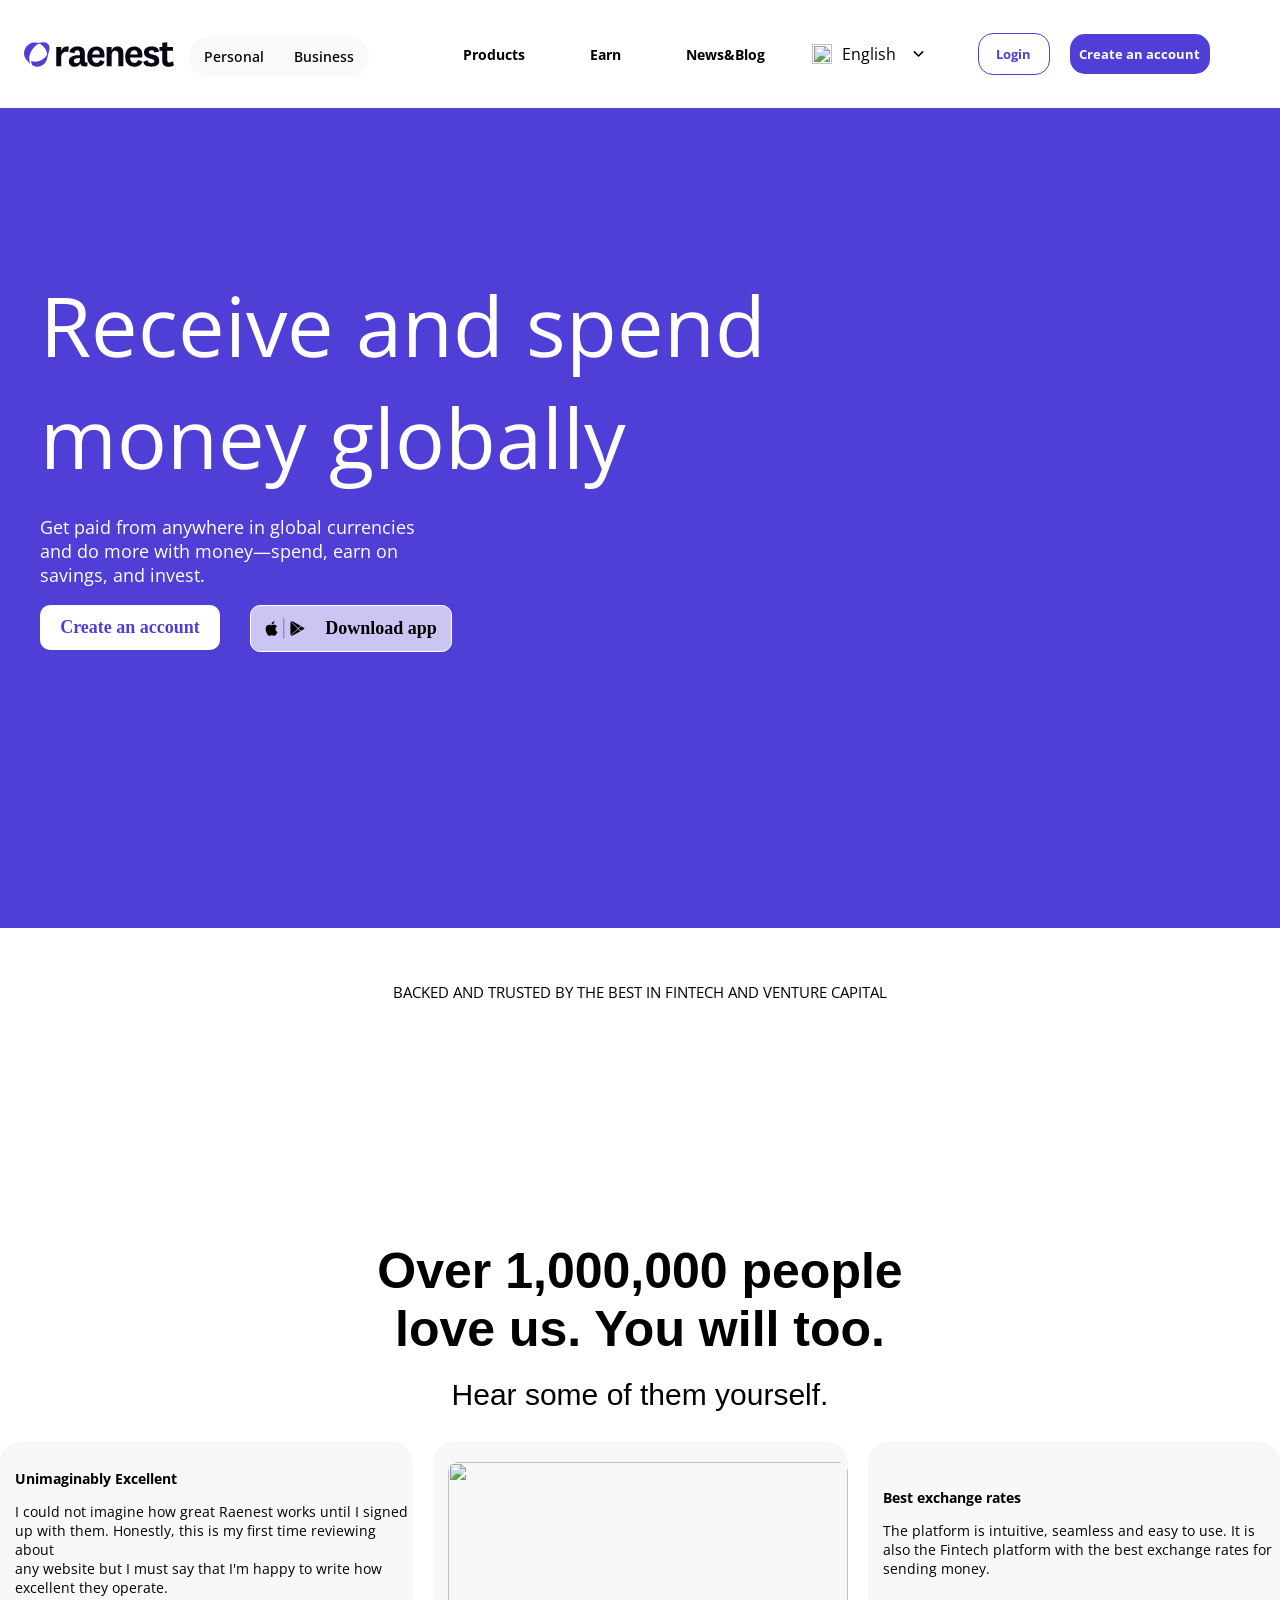
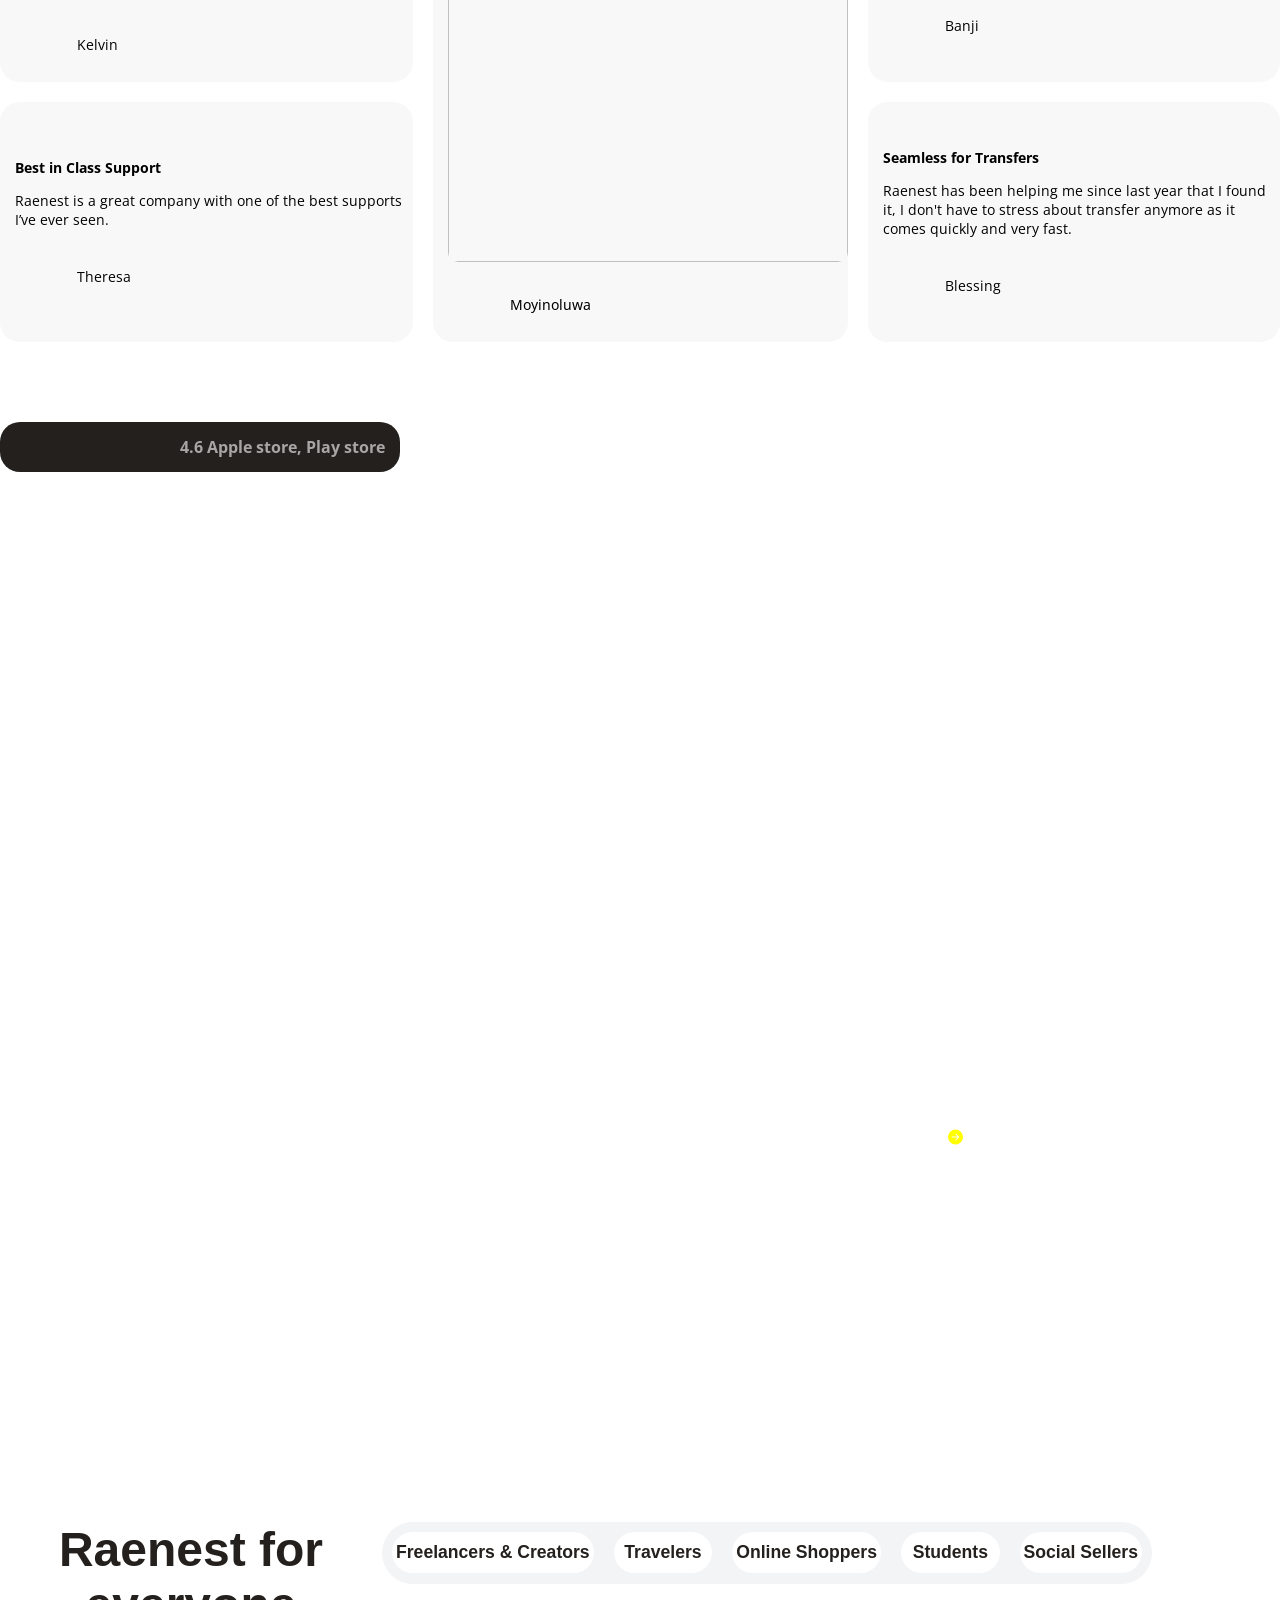
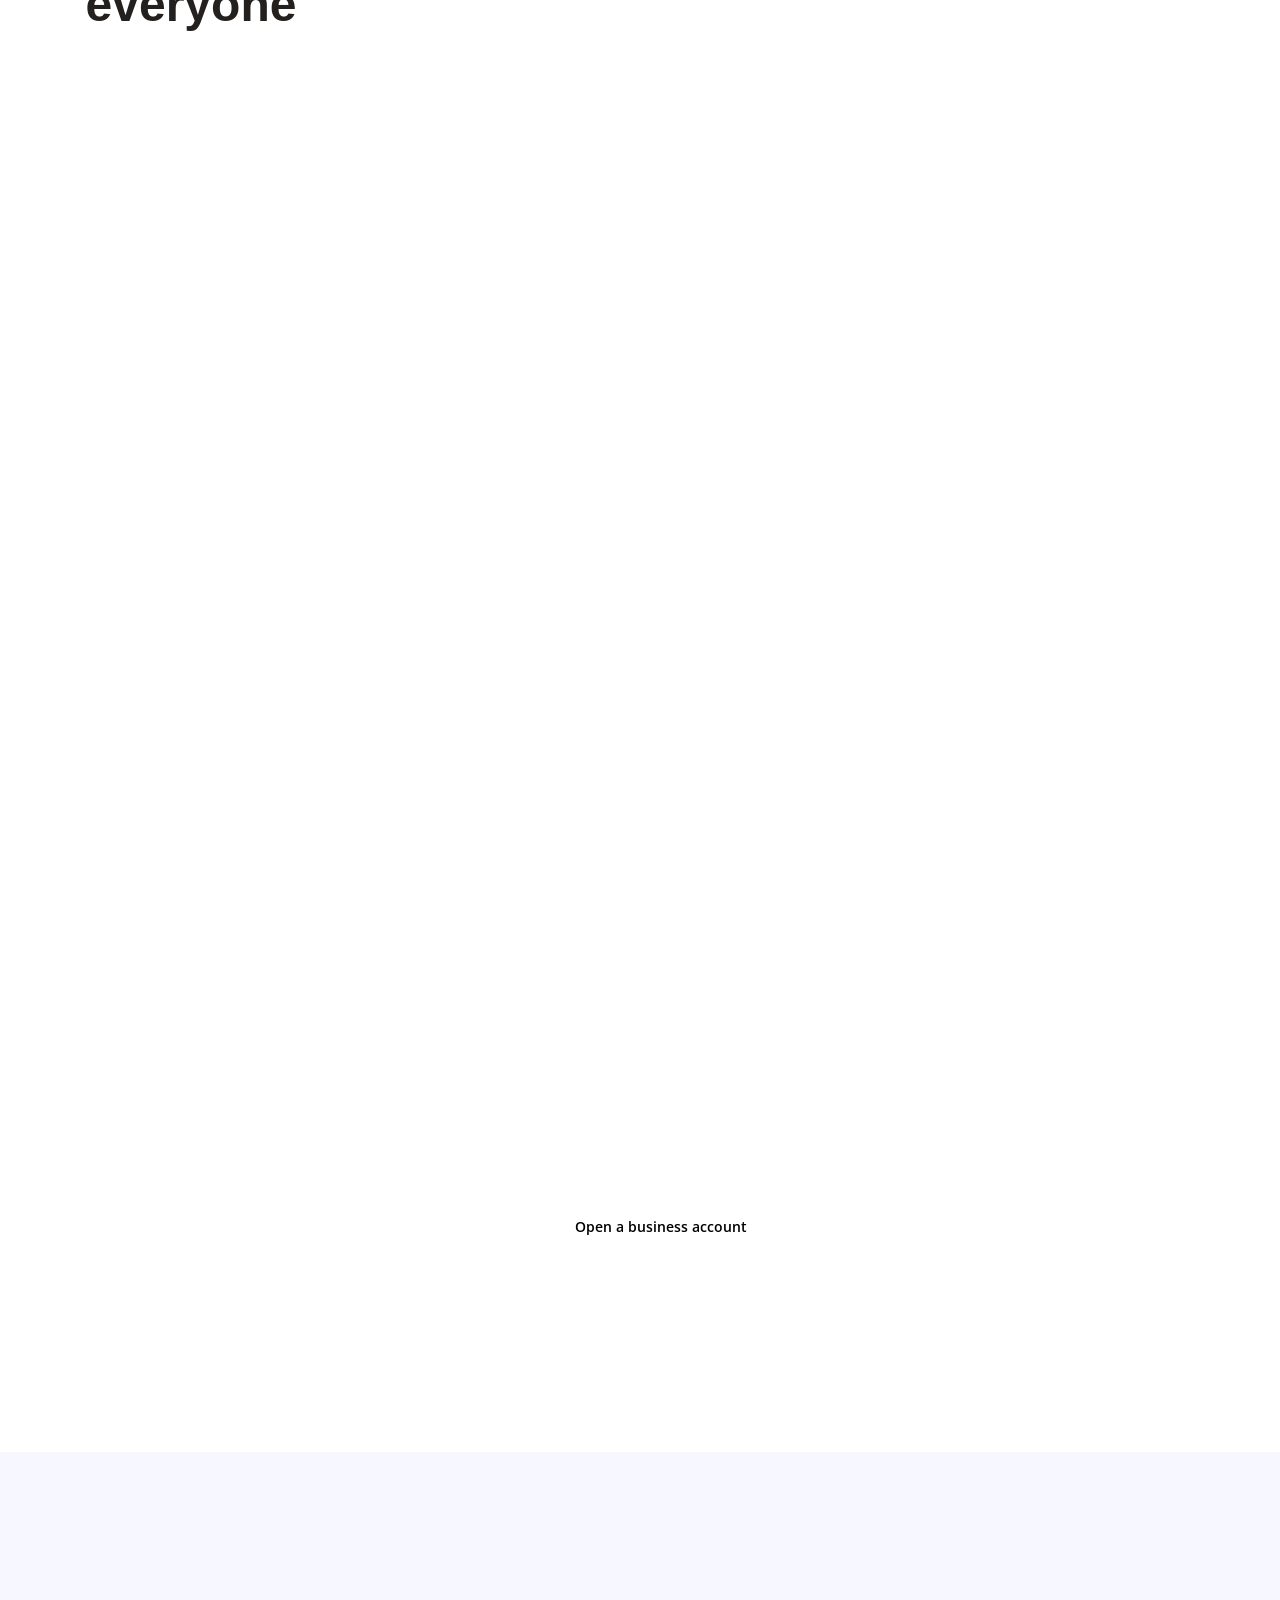
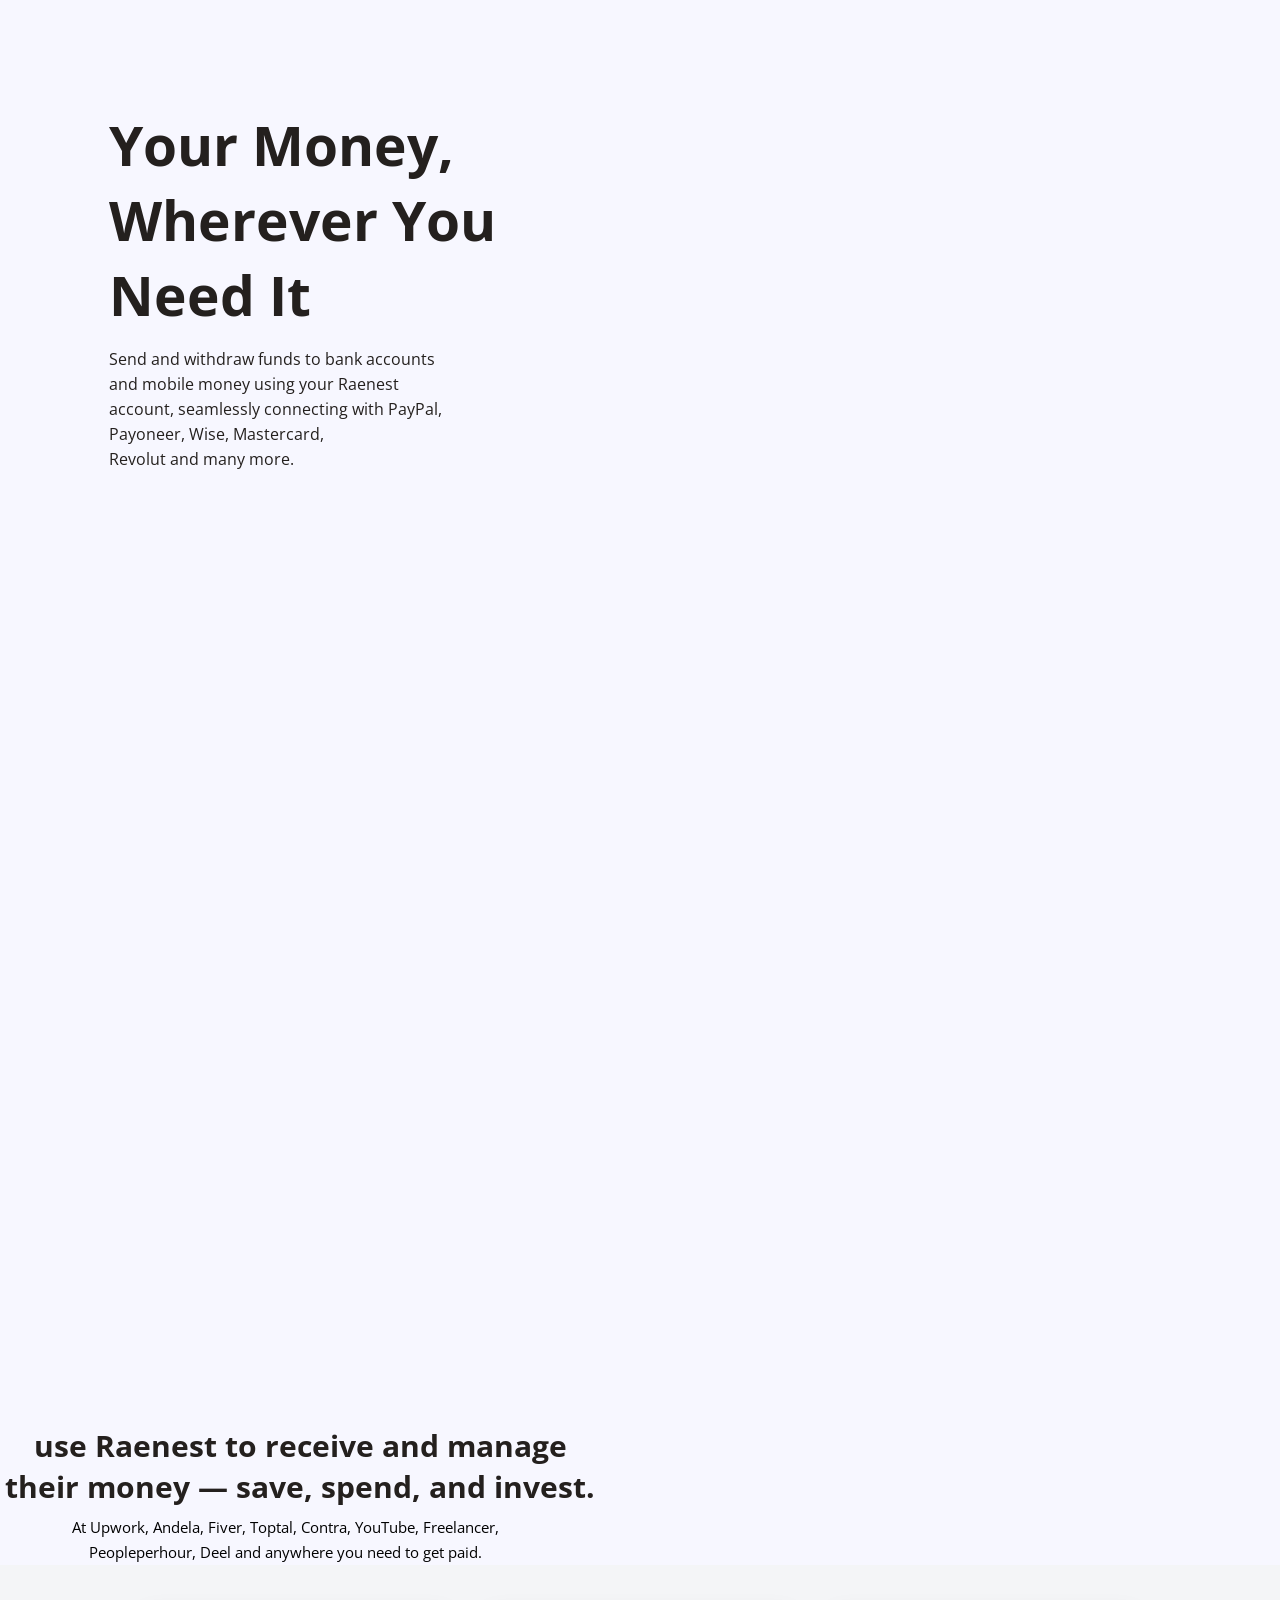
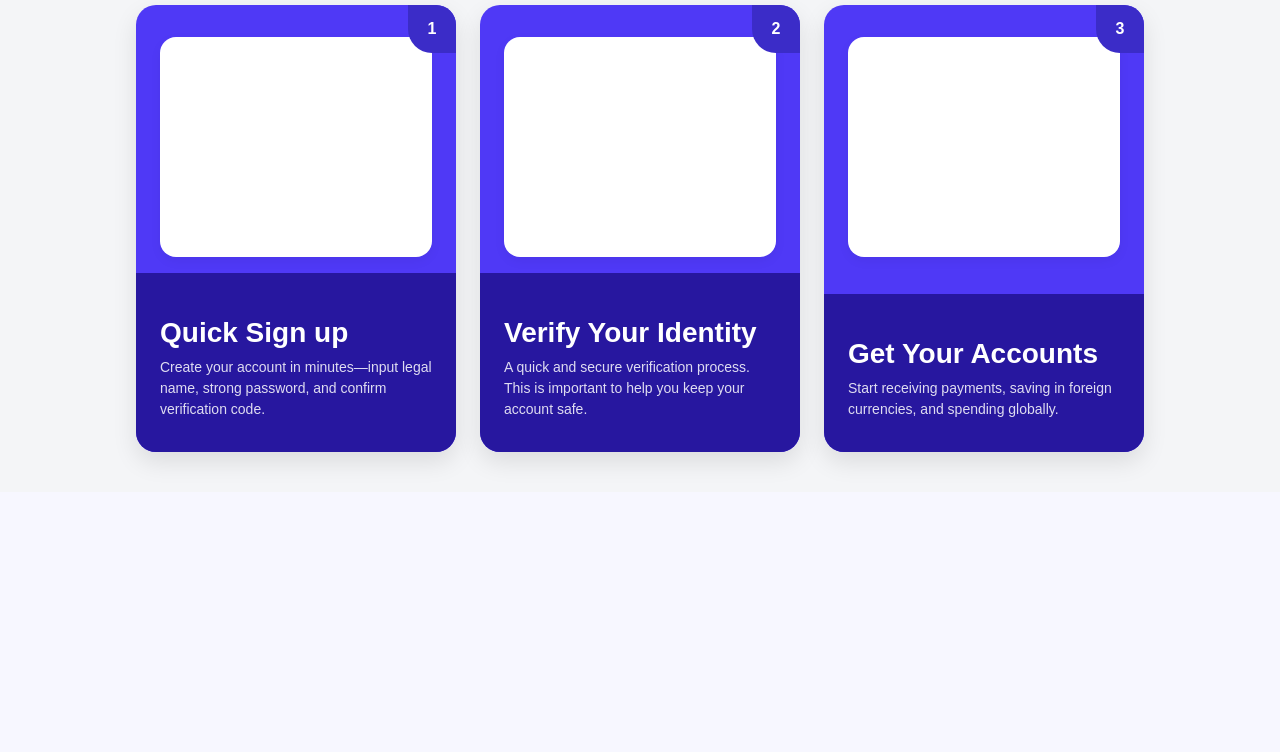
==== commit 4dc71c79: "Pack" ====
--- a/index.html
+++ b/index.html
@@ -4,11 +4,7 @@
     <meta charset="UTF-8">
     <meta name="viewport" content="width=device-width, initial-scale=1.0">
     <title>Document</title>
-<<<<<<< HEAD
-    <link rel="stylesheet" href="index.css">
-=======
     <link rel="stylesheet" href="Personal.css">
->>>>>>> 9b896168d31cfa56de332de0b02d68dacb7615ea
     <link rel="preconnect" href="https://fonts.googleapis.com">
 <link rel="preconnect" href="https://fonts.gstatic.com" crossorigin>
 <link href="https://fonts.googleapis.com/css2?family=Google+Sans+Flex&family=Open+Sans:ital,wght@0,300..800;1,300..800&family=Source+Serif+4:ital,opsz,wght@0,8..60,200..900;1,8..60,200..900&display=swap" rel="stylesheet">
@@ -16,24 +12,19 @@
 <body>
     <nav>
         <div class="Left">
-           <img src="https://encrypted-tbn0.gstatic.com/images?q=tbn:ANd9GcTRzABQ5FwNgN2KEC-SXosTUw4MXMzI8EP1ZjToByUp3A&s=10" alt="" width="150px">
+           <img src="[data-uri]" alt="" width="150px">
            <div class="Black">
-<<<<<<< HEAD
             <a href="index.html">Personal</a>
             <a href="index2.html">Business</a>
-=======
-            <a href="Personal.html">Personal</a>
-            <a href="Business.html">Business</a>
->>>>>>> 9b896168d31cfa56de332de0b02d68dacb7615ea
            </div>
         </div>
-        <div class="Center">
+
+        <div class="Nil">
+            
+        </div>
+           <div class="Center">
                 <div class="navlink">
-<<<<<<< HEAD
                   <p class="Pav">Products</p>
-=======
-                  <p>Products</p>
->>>>>>> 9b896168d31cfa56de332de0b02d68dacb7615ea
                     <div class="drop">
                         <div style="display: flex;flex-direction: column;">
                             <div class="File">
@@ -105,11 +96,7 @@
                     </div>
                 </div>
                 <div class="navlink">
-<<<<<<< HEAD
                     <p class="Pav">Earn</p>
-=======
-                    <p>Earn</p>
->>>>>>> 9b896168d31cfa56de332de0b02d68dacb7615ea
                     <div class="dropped">
                         <div style="display: flex; flex-direction: column;">
                             <div class="File">
@@ -137,21 +124,13 @@
                         </div>
                     </div>
                 </div>
-<<<<<<< HEAD
                 <p class="Pav">News&Blog</p>
-=======
-                <p>News&Blog</p>
->>>>>>> 9b896168d31cfa56de332de0b02d68dacb7615ea
         </div>
 
         <div class="English">
             <img src="https://cdn.prod.website-files.com/67d85bdb392a92fa03e2f524/6a8ad5b610c1d2eadf1f2178_united-kingdom%20(1).png" alt="" width="20px" class="Eng">
             <p>English</p>
-<<<<<<< HEAD
             <img src="basil--caret-down-outline.svg" alt="" width="25px">
-=======
-            <img src="../basil--caret-down-solid.svg" alt="" width="20px">
->>>>>>> 9b896168d31cfa56de332de0b02d68dacb7615ea
             <div class="Tack">
                 <p><b>English</b></p>
                 <p>Spanish (Argentina)</p>
@@ -163,7 +142,24 @@
         <div class="Right">
             <div class="Log">Login</div>
             <div class="Acc">Create an account</div>
-        </div>
+        </div> 
+
+        <div>
+            <img src="andrsrxn--menu-burger.svg" alt="" class="menu">
+            <div class="Stats">
+            <div class="Pan">
+                <p>Products</p>
+                <img src="basil--caret-down-outline.svg" alt="" width="20px">
+            </div>
+            <div class="Pan">
+                <p>Earn</p>
+                <img src="basil--caret-down-outline.svg" alt="" width="20px">
+            </div>
+            <div>News & Blog</div>
+        </div>
+</div>
+        
+        
         
        
     </nav>
@@ -184,16 +180,11 @@
         <img src="https://cdn.prod.website-files.com/67d85bdb392a92fa03e2f524/67dd9af140daebeba53a0da1_hero%20UI%20elements-1.png" alt="" width="300px" class="Pass">
         </div>
         <div class="Leftext">
-<<<<<<< HEAD
             <div class="Spot">
                 <p class="Head">Receive and spend<br> money globally</p>
              <p class="Down">Get paid from anywhere in global currencies<br> and do more with money—spend, earn on<br> savings, and invest.</p>
             </div>
              
-=======
-             <p class="Head">Receive and spend<br> money globally</p>
-             <p class="Down">Get paid from anywhere in global currencies<br> and do more with money—spend, earn on<br> savings, and invest.</p>
->>>>>>> 9b896168d31cfa56de332de0b02d68dacb7615ea
              <div class="flap">
                 <div class="Create">Create an account</div>
                 <div class="Fixit">
@@ -212,7 +203,6 @@
         </div>
        
     </section>
-<<<<<<< HEAD
     <section class="White">
         <p class="Filt">BACKED AND TRUSTED BY THE BEST IN FINTECH AND VENTURE CAPITAL </p>
         <div class="BACKED">
@@ -469,13 +459,75 @@
             </div>
         </div>
     </div>
+
+    <div class="Justice">
+        <div class="Nick">
+            <div class="Salt">
+                <p class="Loop">Freelancers</p>
+                <p class="Loop">Designers</p>
+                <p class="Loop">Developers</p>
+                <p class="Loop">Remote Workers</p>
+                <p class="Loop">Marketers</p>
+                <p class="Loop">Creators</p>
+               
+            </div>
+
+            <div class="Salt">
+                <p class="Loop">Freelancers</p>
+                <p class="Loop">Designers</p>
+                <p class="Loop">Developers</p>
+                <p class="Loop">Remote Workers</p>
+                <p class="Loop">Marketers</p>
+                <p class="Loop">Creators</p>
+               
+            </div>
+        </div>
+    </div>
+
+
+    <div class="Think">
+        <div class="Uth">use Raenest to receive and manage their money — save, spend, and invest.</div> 
+        <div class="Lower">At Upwork, Andela, Fiver, Toptal, Contra, YouTube, Freelancer, Peopleperhour, Deel and anywhere you need to get paid.</div>
+    </div>
+
+    <div class="cards-container">
+  <div class="feature-card">
+    <div class="badge">1</div>
+    <div class="card-content">
+      <div class="mockup-box">
+      </div>
+    </div>
+    <div class="card-footer">
+      <h3>Quick Sign up</h3>
+      <p>Create your account in minutes—input legal name, strong password, and confirm verification code.</p>
+    </div>
+  </div>
+  <div class="feature-card">
+    <div class="badge">2</div>
+    <div class="card-content">
+      <div class="mockup-box"></div>
+    </div>
+    <div class="card-footer">
+      <h3>Verify Your Identity</h3>
+      <p>A quick and secure verification process. This is important to help you keep your account safe.</p>
+    </div>
+  </div>
+
+  <div class="feature-card">
+    <div class="badge">3</div>
+    <div class="card-content">
+      <div class="mockup-box"></div>
+    </div>
+    <div class="card-footer">
+      <h3>Get Your Accounts</h3>
+      <p>Start receiving payments, saving in foreign currencies, and spending globally.</p>
+    </div>
+  </div>
+</div>
+   
    
   </section>
 
        
 </body>
-</html>
-=======
-</body>
-</html>
->>>>>>> 9b896168d31cfa56de332de0b02d68dacb7615ea
+</html>
--- a/Personal.css
+++ b/Personal.css
@@ -21,9 +21,24 @@
     z-index: 100;
     font-family: "Open Sans", sans-serif;
 }
-@media (max-width: 480px) {
-    
-}
+.menu {
+    display: none;
+}
+.Stats {
+    width: 100vw;
+    height: 100vh;
+    display: none;
+    background-color: white;
+}
+.Pan {
+    display: flex;
+    justify-content: space-between;
+}
+.menu:hover .Stats {
+    display: block;
+}
+
+
 
 .Black {
     width: 180px;
@@ -119,7 +134,7 @@
     font-size: 12px;
 }
 .Foam {
-    color: gainsboro;
+    color: grey;
     font-size: 12px;
     margin-top: -10px;
 }
@@ -1089,7 +1104,7 @@
 }
 .Plan {
     width: 100%;
-    height: 1700px;
+    height: 2500px;
     background-color: #F7F7FF;
     margin-top: 100px;
     font-family: "Open Sans", sans-serif;
@@ -1184,7 +1199,7 @@
     }
     .Jinx {
         /* margin-top: 200px; */
-        margin-left: -680px;
+        margin-left: -640px;
         width: 80px;
         margin-top: 210px;
     }
@@ -1282,5 +1297,250 @@
     }
 }
 
-
-
+@media (max-width: 480px) {
+    .Center {
+        display: none;
+    }
+    .menu {
+        display: flex;
+        width: 25px;
+    }
+    .English {
+        display: none;
+    }
+    .Right {
+        display: none;
+    }
+    .Left img {
+        width: 100px;
+    }
+}
+
+@media (min-width: 481px) and (max-width: 1024px) {
+    .Center {
+        display: none;
+    }
+    .English {
+        display: none;
+    }
+    .Right {
+        display: none;
+    }
+    nav {
+        height: 7vh;
+    }
+    .menu {
+        display: flex;
+        width: 40px;
+    }
+}
+
+@media (max-width: 480px) {
+    .card-stack {
+        margin-top: -260px;
+        margin-left: -150px;
+    }
+    .Hour img {
+        width: 90px;
+    }
+    .Sec img {
+        width: 90px;
+    }
+    .Sec {
+        margin-top: 200px;
+        gap: 5px;
+        margin-left: -100px;
+    }
+    .Hour {
+        margin-top: 200px;
+        gap: 5px;
+    }
+    .Lint {
+        margin-top: 900px;
+    }
+}
+@media (min-width: 481px) and (max-width: 1024px) {
+    .card-stack {
+        margin-top: -420px;
+        margin-left: -850px;
+    }
+    .Hour img {
+        width: 180px;
+    }
+    .Sec img {
+        width: 180px;
+    }
+    .Sec {
+        margin-top: 140px;
+        margin-left: -850px;
+        gap: 10px;
+    }
+    .Hour {
+        margin-top: 140px;
+        margin-left: -750px;
+        gap: 10px;
+    }
+    .Lint {
+        margin-top: 500px;
+        gap: 50px;
+        margin-left: -35px;
+    }
+}
+
+.Justice {
+    margin-top: 150px;
+    justify-self: center;
+    height: 7vh;
+    width: 300px;
+    overflow: hidden;
+    scrollbar-width: none;
+    text-align: center;
+}
+.Loop {
+    color: #4F3FD7;
+    font-size: 50px;
+    font-weight: bolder;
+    font-family: "Open Sans", sans-serif;
+}
+.Nick {
+    animation: stapping 38s linear infinite;
+    display: flex;
+    flex-direction: column;
+    gap: 20px;
+}
+.Salt {
+    display: flex;
+    flex-direction: column;
+}
+
+@keyframes stapping {
+    0% {
+        transform: translateY(0);
+    }
+    100% {
+        transform: translateY(-100%);
+    }
+}
+
+.Think {
+    justify-self: center;
+    text-align: center;
+}
+.Uth {
+    color: #24201E;
+    font-size: 30px;
+    font-weight: bolder;
+    width: 600px;
+    height: 35px;
+}
+.Lower {
+    margin-top: 55px;
+    width: 500px;
+    font-size: 15px;
+    margin-left: 35px;
+    line-height: 25px;
+}
+@media (max-width: 480px) {
+    .Uth {
+        font-size: 20px;
+        width: 88vw;
+        margin-left: 30px;
+    }
+    .Think {
+        justify-self: center;
+    }
+    .Loop {
+        font-size: 25px;
+    }
+    .Lower {
+        width: 100vw;
+        line-height: 20px;
+        font-size: 16px;
+        margin-left: -10px;
+    }
+    .Justice {
+        height: 5vh;
+    }
+}
+@media  (min-width: 481px) and (max-width: 1024px) {
+    .Justice {
+        margin-left: -100vw;
+    }
+    .Think {
+        margin-left: -100vw;
+    }
+}
+
+.cards-container {
+  display: flex;
+  gap: 24px;
+  justify-content: center;
+  font-family: sans-serif;
+  background-color: #f4f5f7;
+  padding: 40px;
+}
+
+/* Individual Card Styling */
+.feature-card {
+  position: relative;
+  background-color: #4f39f6; /* Main purple theme */
+  width: 320px;
+  border-radius: 20px;
+  overflow: hidden;
+  display: flex;
+  flex-direction: column;
+  box-shadow: 0 10px 25px rgba(0, 0, 0, 0.1);
+}
+
+/* Top-Right Curved Badge with Number */
+.badge {
+  position: absolute;
+  top: 0;
+  right: 0;
+  width: 48px;
+  height: 48px;
+  background-color: #3b2cc8; 
+  color: #ffffff;
+  display: flex;
+  align-items: center;
+  justify-content: center;
+  font-weight: bold;
+  font-size: 16px;
+  border-bottom-left-radius: 24px; 
+}
+
+.card-content {
+  padding: 32px 24px 16px 24px;
+  display: flex;
+  justify-content: center;
+  align-items: center;
+}
+
+.mockup-box {
+  background-color: #ffffff;
+  width: 100%;
+  height: 220px;
+  border-radius: 16px;
+  box-shadow: 0 4px 12px rgba(0, 0, 0, 0.05);
+}
+
+.card-footer {
+  padding: 16px 24px 32px 24px;
+  color: #ffffff;
+  margin-top: auto;
+  background-color: #27179f;
+}
+
+.card-footer h3 {
+  font-size: 28px;
+  font-weight: 600;
+  margin-bottom: 8px;
+}
+
+.card-footer p {
+  font-size: 14px;
+  line-height: 1.5;
+  color: rgba(255, 255, 255, 0.85);
+  margin: 0;
+}
+
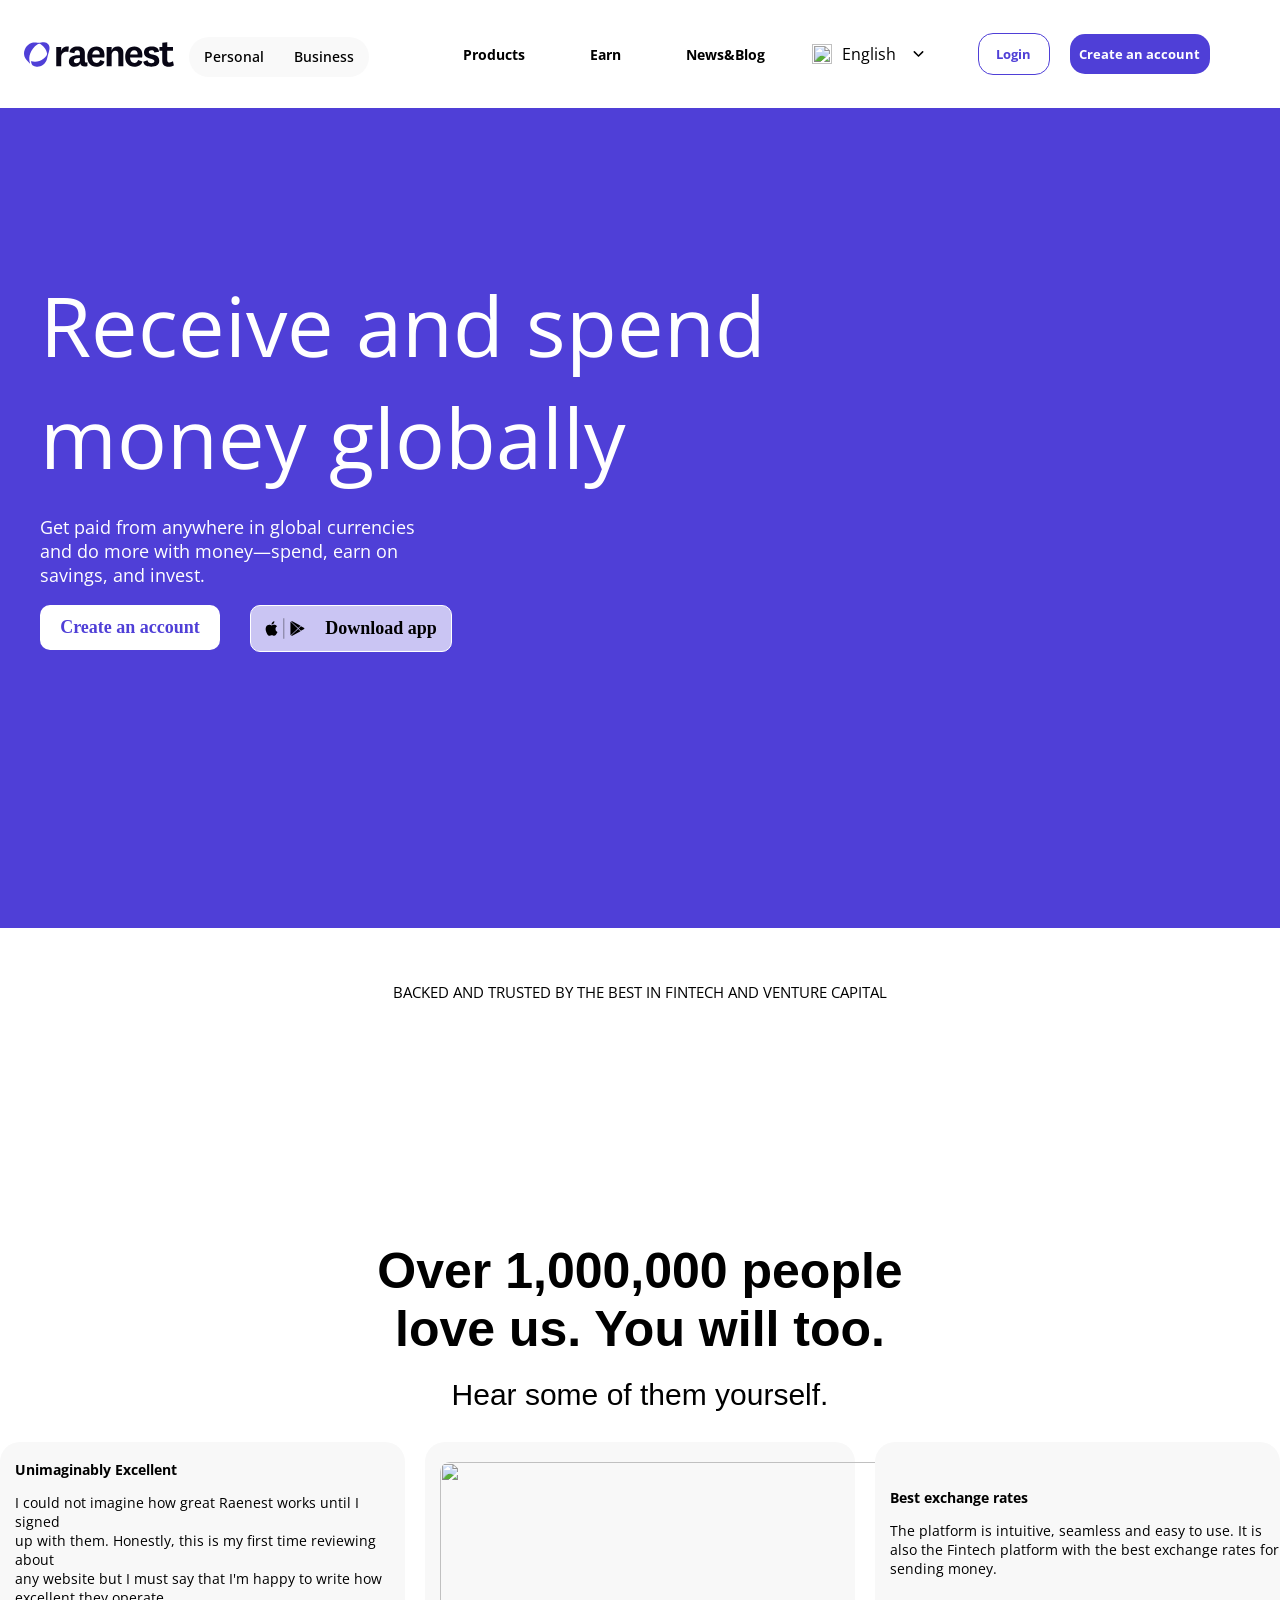
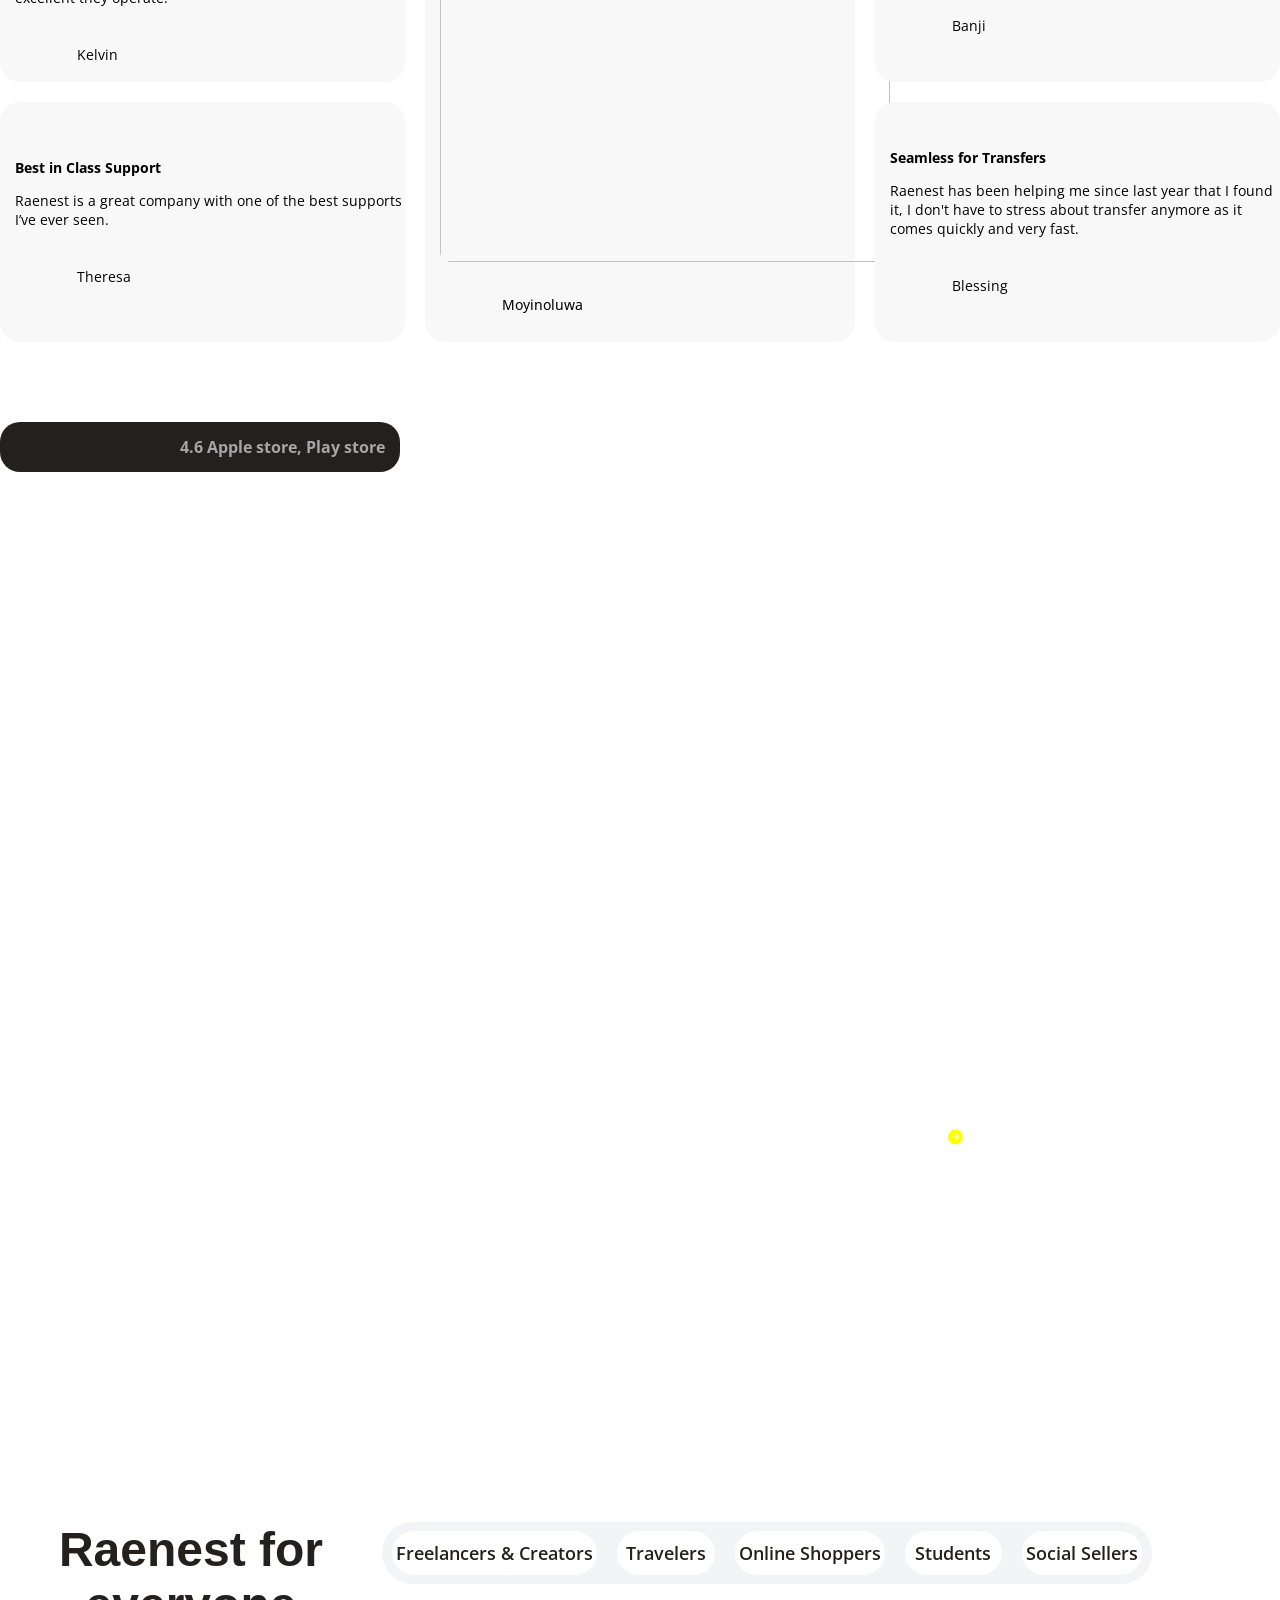
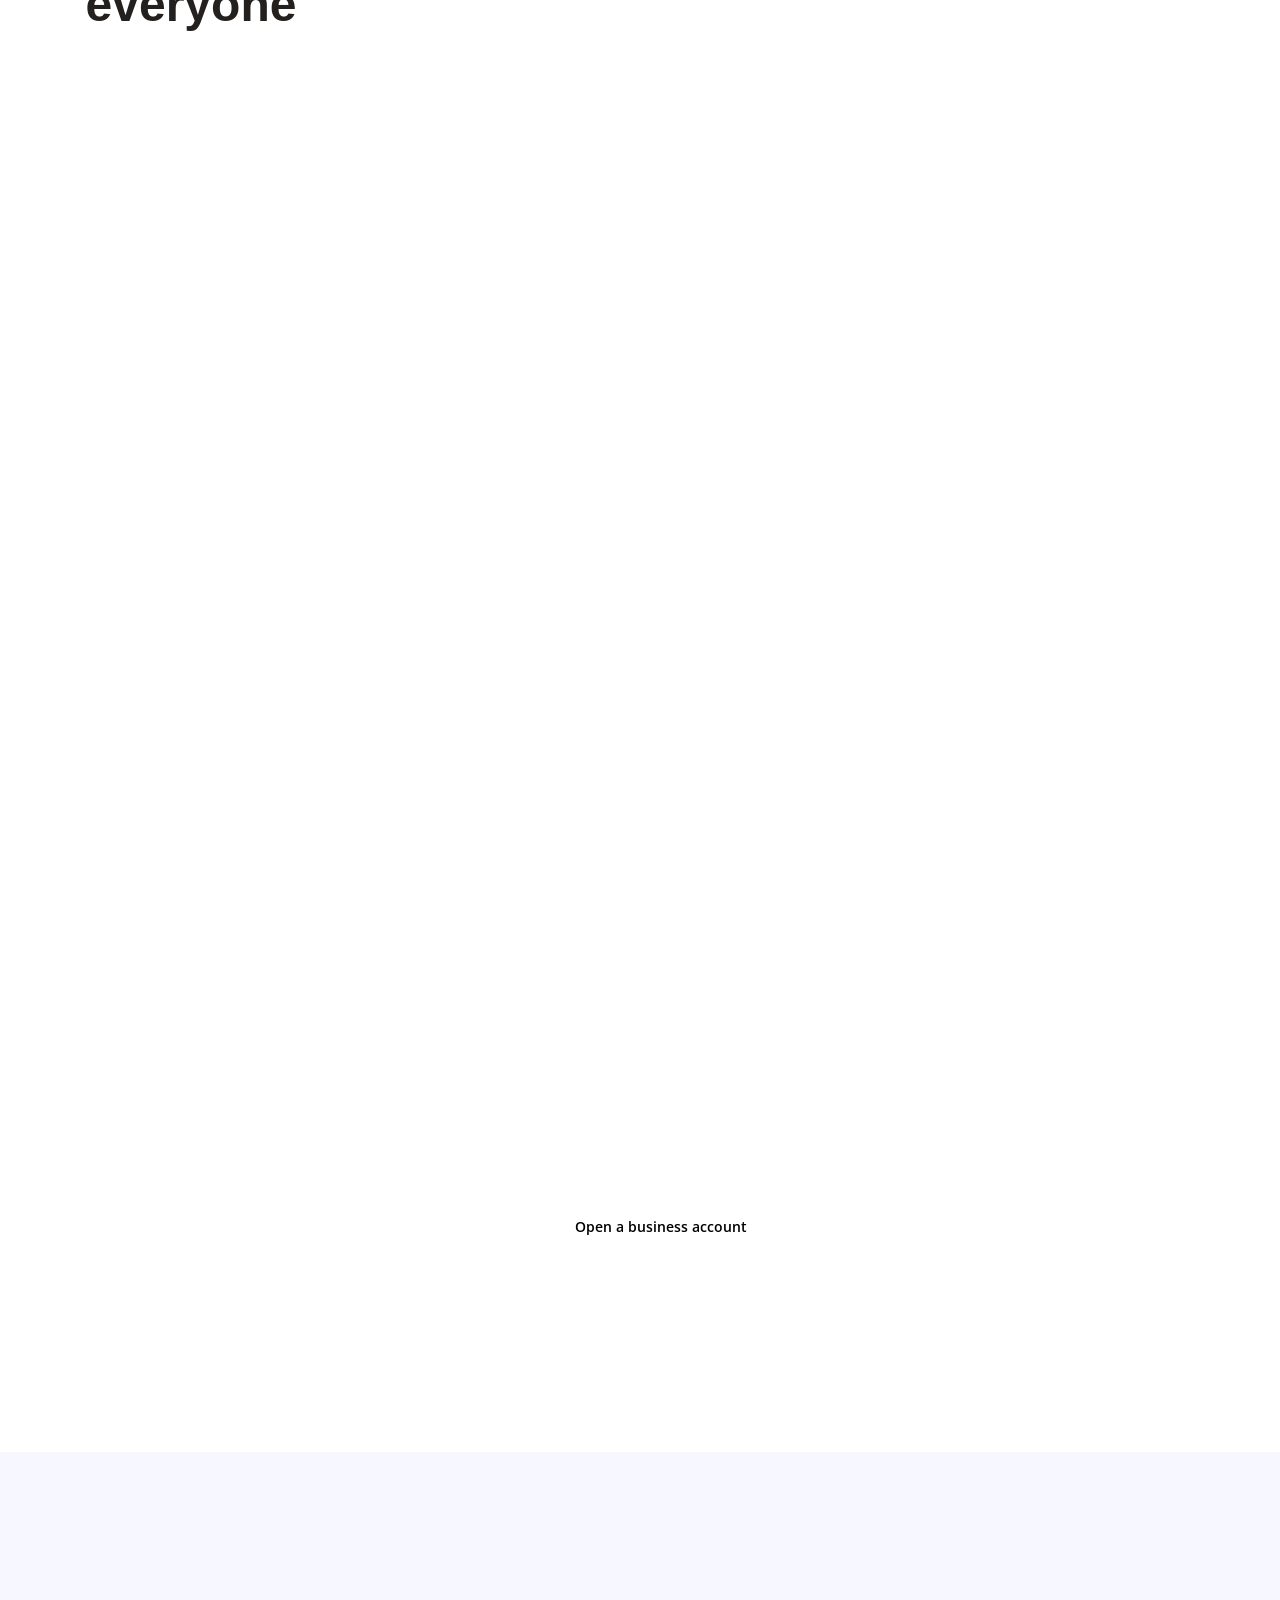
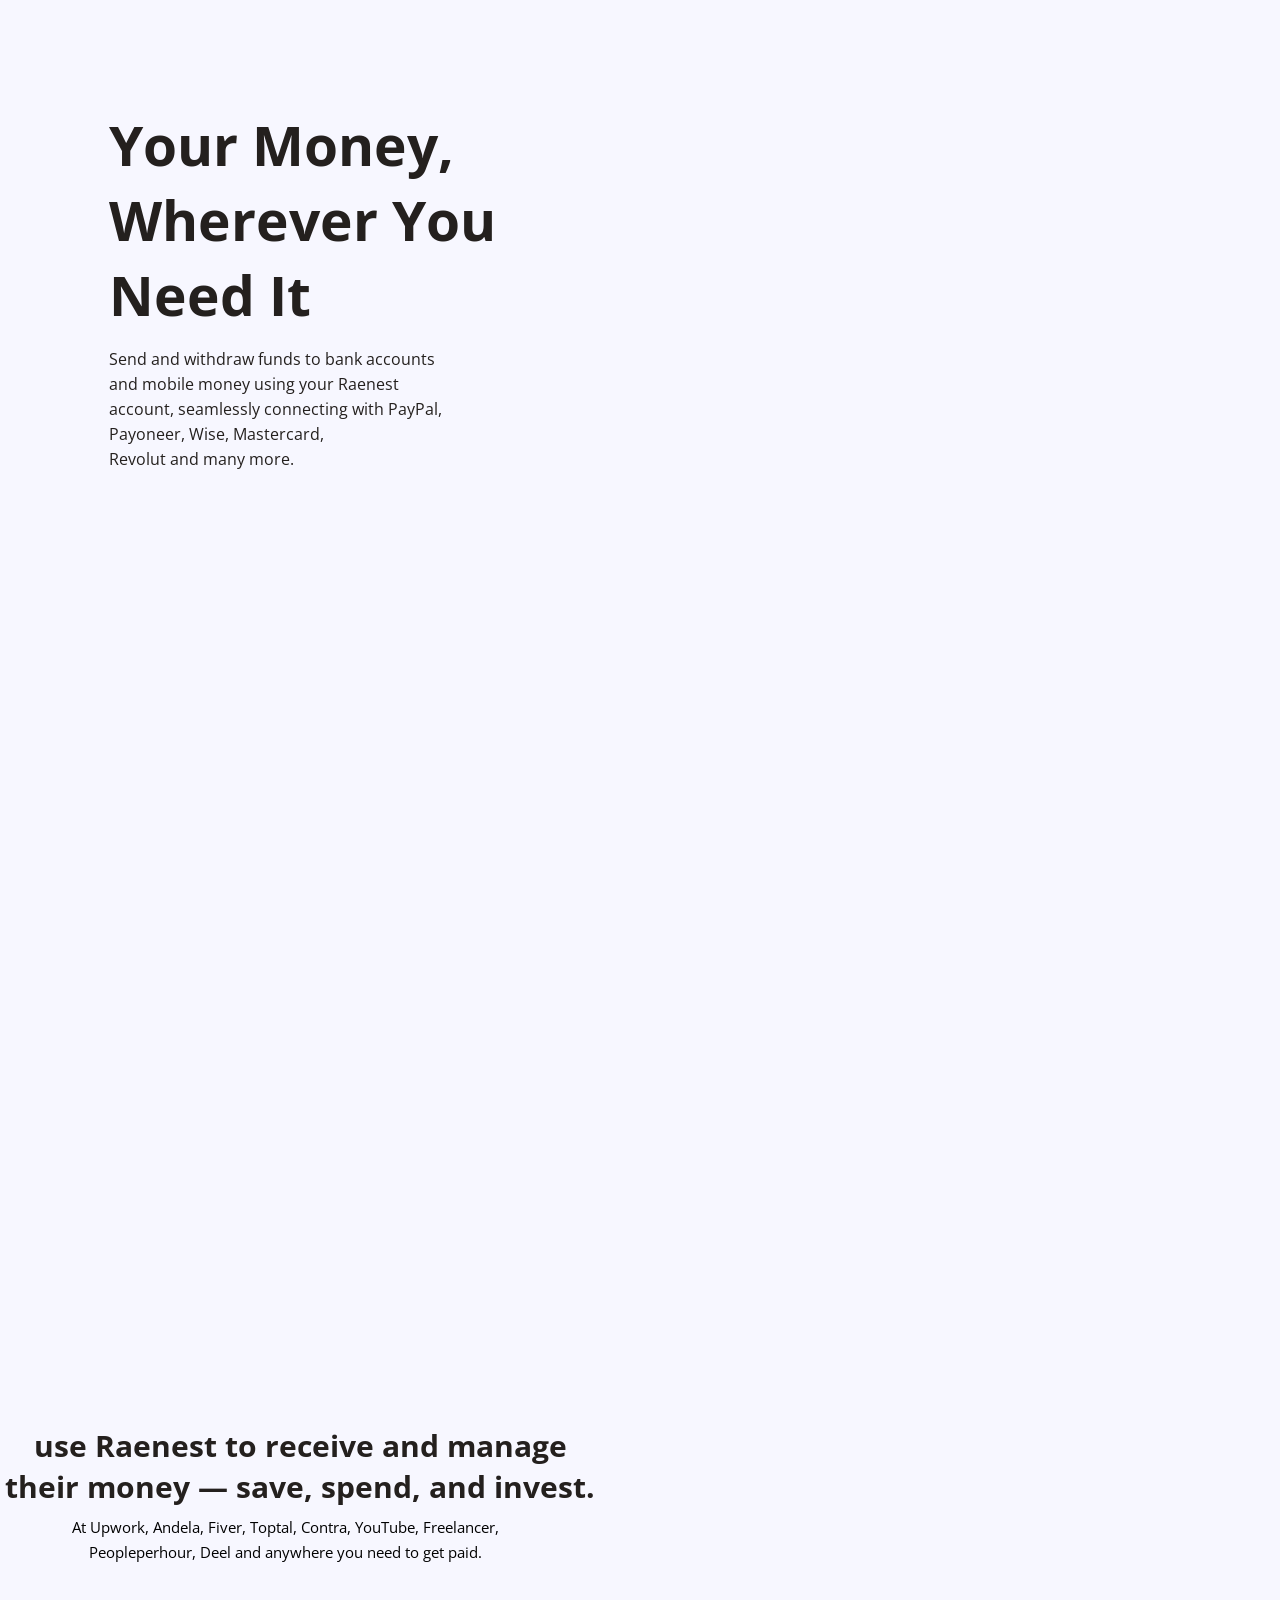
==== commit f9e12a92: "Sash" ====
--- a/index.html
+++ b/index.html
@@ -372,7 +372,6 @@
         </div>
       </div>
 
-      <!-- Card 2 -->
       <div id="card-2" class="card-item" style="background-image: url('https://cdn.prod.website-files.com/67d8614570bbea9ea5932686/680905a67134492a493ee0a6_who%20we%20serve%2002-p-800.webp');">
         <div class="card-overlay">
           <div class="card-title">Travelers</div>
@@ -380,7 +379,6 @@
         </div>
       </div>
 
-      <!-- Card 3 -->
       <div id="card-3" class="card-item" style="background-image: url('https://cdn.prod.website-files.com/67d8614570bbea9ea5932686/680905bbd5bf2c9bf42b6312_who%20we%20serve%2003-p-500.webp');">
         <div class="card-overlay">
           <div class="card-title">Online Shoppers</div>
@@ -388,7 +386,6 @@
         </div>
       </div>
 
-      <!-- Card 4 -->
       <div id="card-4" class="card-item" style="background-image: url('https://cdn.prod.website-files.com/67d8614570bbea9ea5932686/680905c8bfa031d79706c6eb_who%20we%20serve%2004-p-500.webp');">
         <div class="card-overlay">
           <div class="card-title">Students</div>
@@ -396,7 +393,6 @@
         </div>
       </div>
 
-      <!-- Card 5 -->
       <div id="card-5" class="card-item" style="background-image: url('https://cdn.prod.website-files.com/67d8614570bbea9ea5932686/680905d64594fe06327c1381_who%20we%20serve%2005-p-500.webp');">
         <div class="card-overlay">
           <div class="card-title">Social Sellers</div>
@@ -489,43 +485,7 @@
         <div class="Uth">use Raenest to receive and manage their money — save, spend, and invest.</div> 
         <div class="Lower">At Upwork, Andela, Fiver, Toptal, Contra, YouTube, Freelancer, Peopleperhour, Deel and anywhere you need to get paid.</div>
     </div>
-
-    <div class="cards-container">
-  <div class="feature-card">
-    <div class="badge">1</div>
-    <div class="card-content">
-      <div class="mockup-box">
-      </div>
-    </div>
-    <div class="card-footer">
-      <h3>Quick Sign up</h3>
-      <p>Create your account in minutes—input legal name, strong password, and confirm verification code.</p>
-    </div>
-  </div>
-  <div class="feature-card">
-    <div class="badge">2</div>
-    <div class="card-content">
-      <div class="mockup-box"></div>
-    </div>
-    <div class="card-footer">
-      <h3>Verify Your Identity</h3>
-      <p>A quick and secure verification process. This is important to help you keep your account safe.</p>
-    </div>
-  </div>
-
-  <div class="feature-card">
-    <div class="badge">3</div>
-    <div class="card-content">
-      <div class="mockup-box"></div>
-    </div>
-    <div class="card-footer">
-      <h3>Get Your Accounts</h3>
-      <p>Start receiving payments, saving in foreign currencies, and spending globally.</p>
-    </div>
-  </div>
-</div>
-   
-   
+    
   </section>
 
        
--- a/Personal.css
+++ b/Personal.css
@@ -542,6 +542,7 @@
     margin-top: 20px;
     height: 400px;
     border-radius: 10px;
+    width: 450px;
 }
 .Woman div {
     display: flex;
@@ -906,7 +907,7 @@
       border-radius: 9999px;
       font-size: 1.1rem;
       font-weight: 600;
-      font-family: sans-serif;
+      font-family: "Open Sans", sans-serif;
       color: #24201E;
       text-decoration: none;
       white-space: nowrap;
@@ -964,6 +965,7 @@
       flex-direction: column;
       justify-content: space-between;
       color: #ffffff;
+      font-family: "Open Sans", sans-serif;
 }
 
 .card-title {
@@ -1418,7 +1420,7 @@
         transform: translateY(0);
     }
     100% {
-        transform: translateY(-100%);
+        transform: translateY(-150%);
     }
 }
 
@@ -1471,76 +1473,4 @@
     }
 }
 
-.cards-container {
-  display: flex;
-  gap: 24px;
-  justify-content: center;
-  font-family: sans-serif;
-  background-color: #f4f5f7;
-  padding: 40px;
-}
-
-/* Individual Card Styling */
-.feature-card {
-  position: relative;
-  background-color: #4f39f6; /* Main purple theme */
-  width: 320px;
-  border-radius: 20px;
-  overflow: hidden;
-  display: flex;
-  flex-direction: column;
-  box-shadow: 0 10px 25px rgba(0, 0, 0, 0.1);
-}
-
-/* Top-Right Curved Badge with Number */
-.badge {
-  position: absolute;
-  top: 0;
-  right: 0;
-  width: 48px;
-  height: 48px;
-  background-color: #3b2cc8; 
-  color: #ffffff;
-  display: flex;
-  align-items: center;
-  justify-content: center;
-  font-weight: bold;
-  font-size: 16px;
-  border-bottom-left-radius: 24px; 
-}
-
-.card-content {
-  padding: 32px 24px 16px 24px;
-  display: flex;
-  justify-content: center;
-  align-items: center;
-}
-
-.mockup-box {
-  background-color: #ffffff;
-  width: 100%;
-  height: 220px;
-  border-radius: 16px;
-  box-shadow: 0 4px 12px rgba(0, 0, 0, 0.05);
-}
-
-.card-footer {
-  padding: 16px 24px 32px 24px;
-  color: #ffffff;
-  margin-top: auto;
-  background-color: #27179f;
-}
-
-.card-footer h3 {
-  font-size: 28px;
-  font-weight: 600;
-  margin-bottom: 8px;
-}
-
-.card-footer p {
-  font-size: 14px;
-  line-height: 1.5;
-  color: rgba(255, 255, 255, 0.85);
-  margin: 0;
-}
-
+
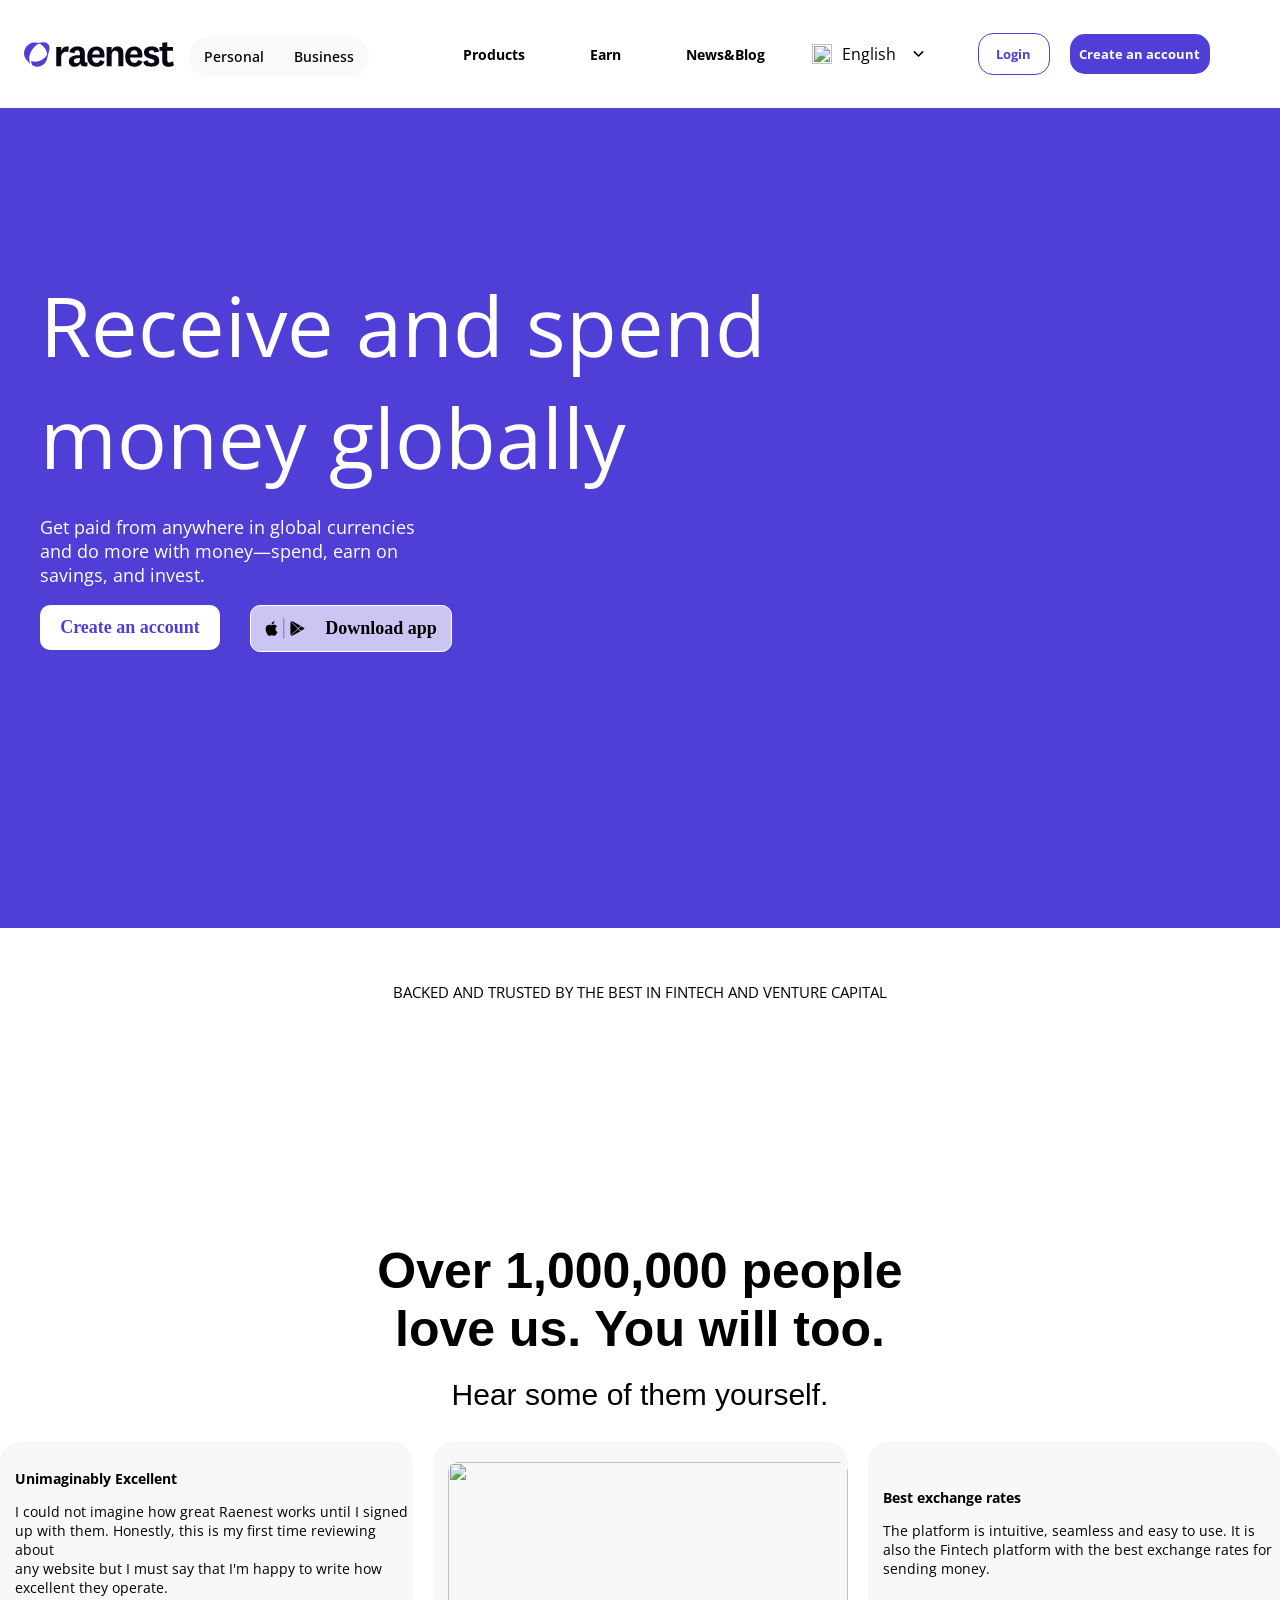
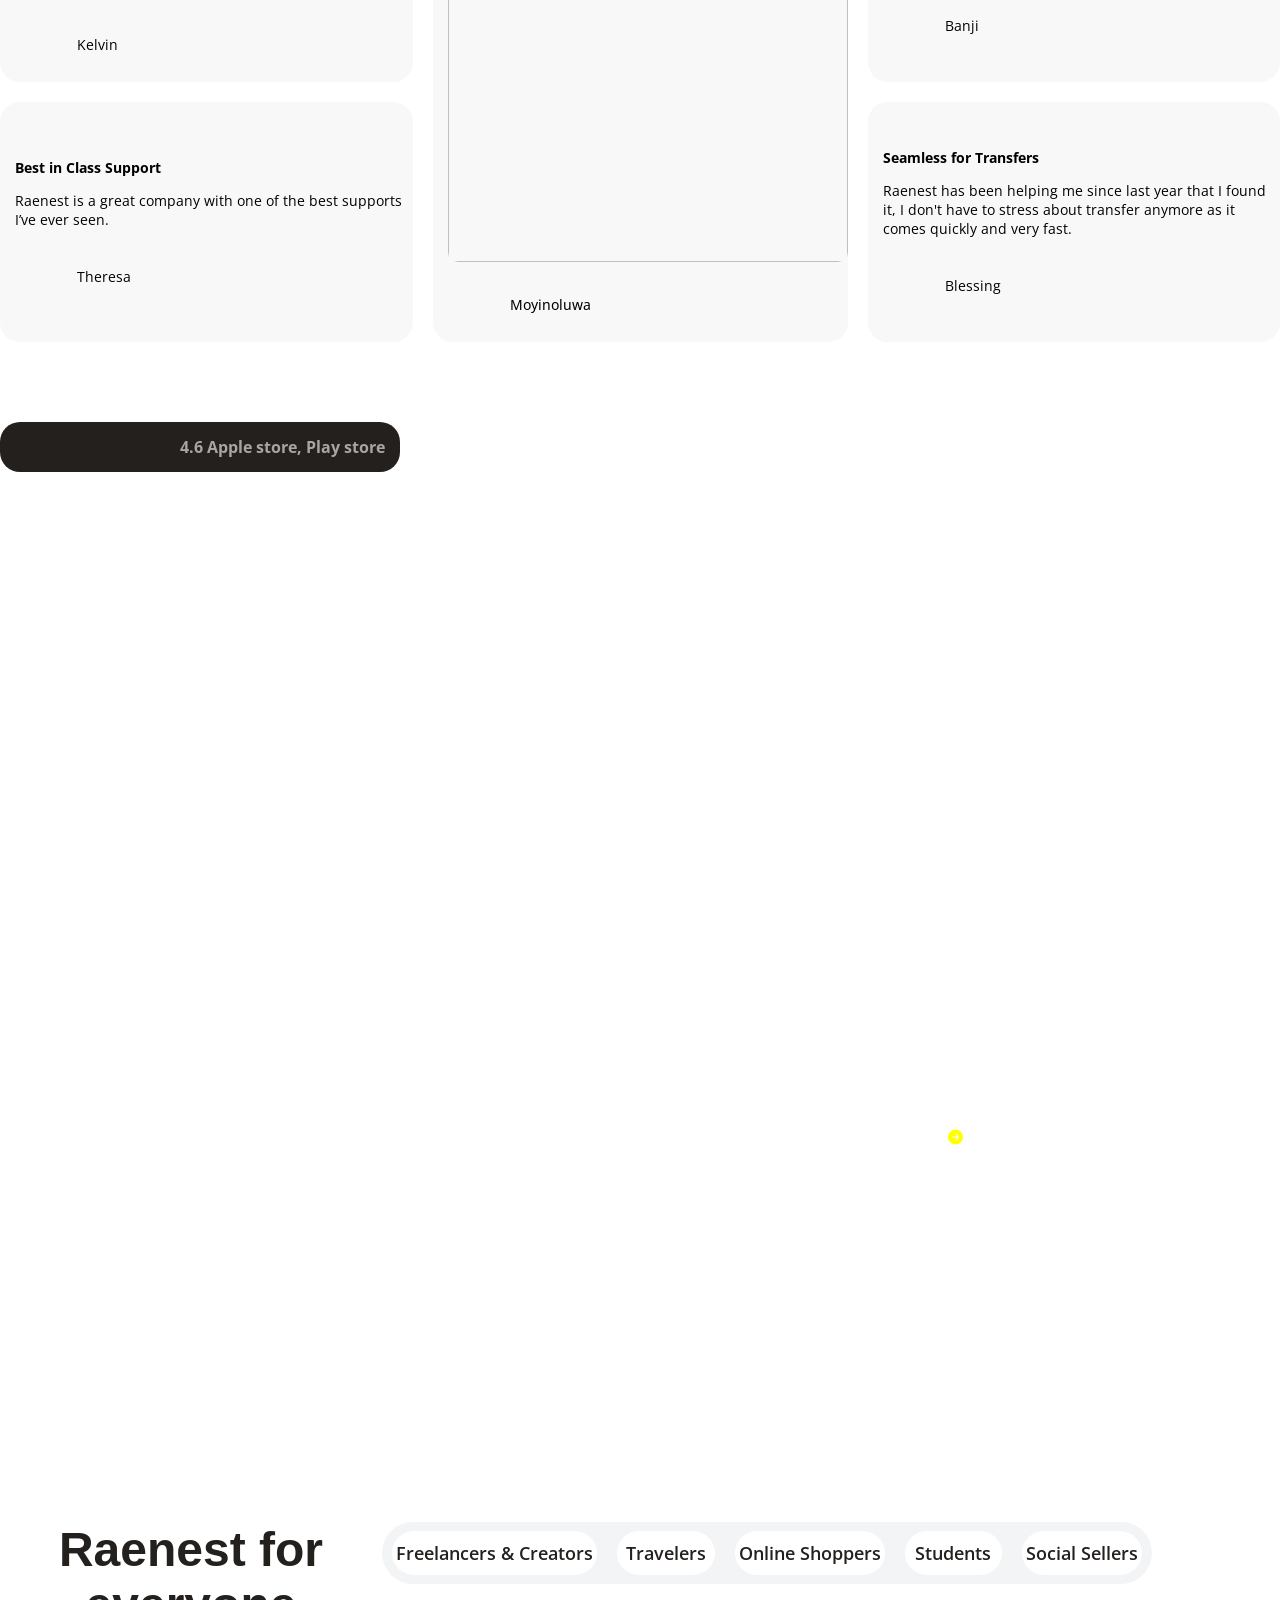
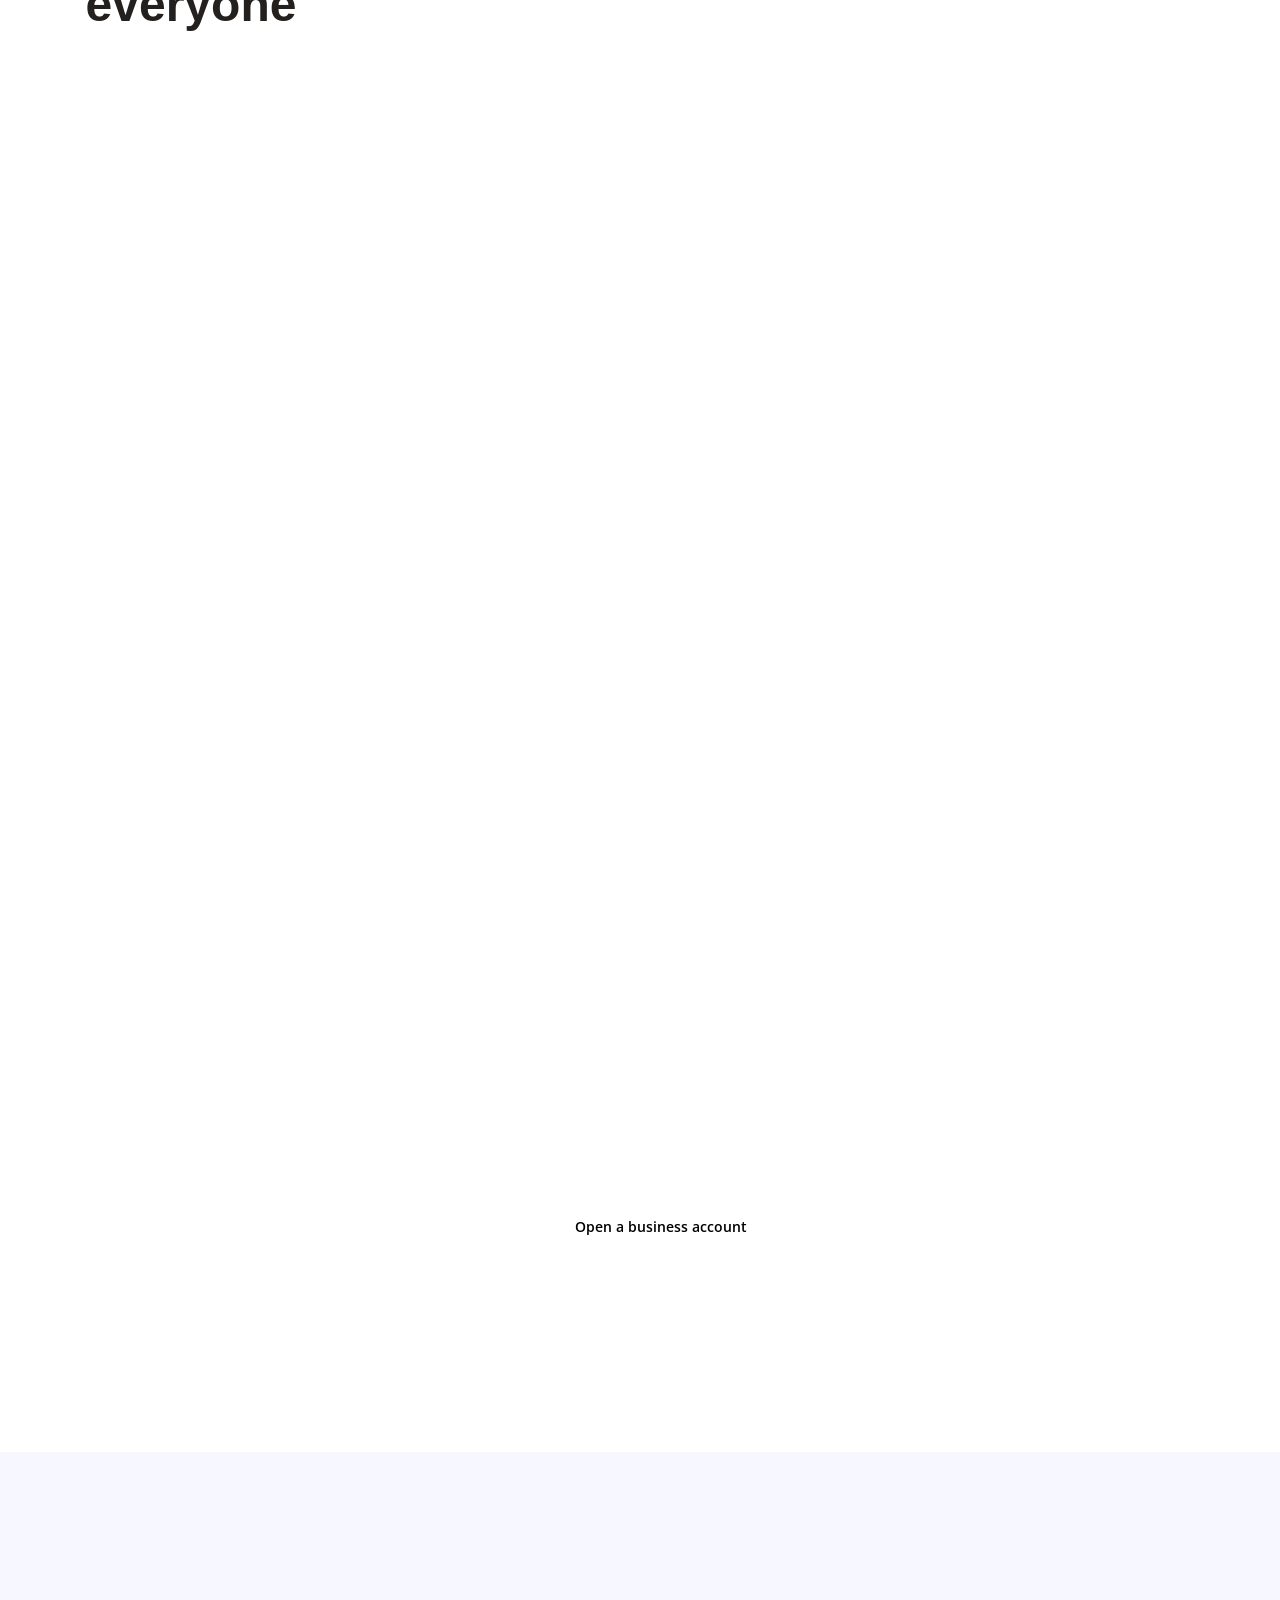
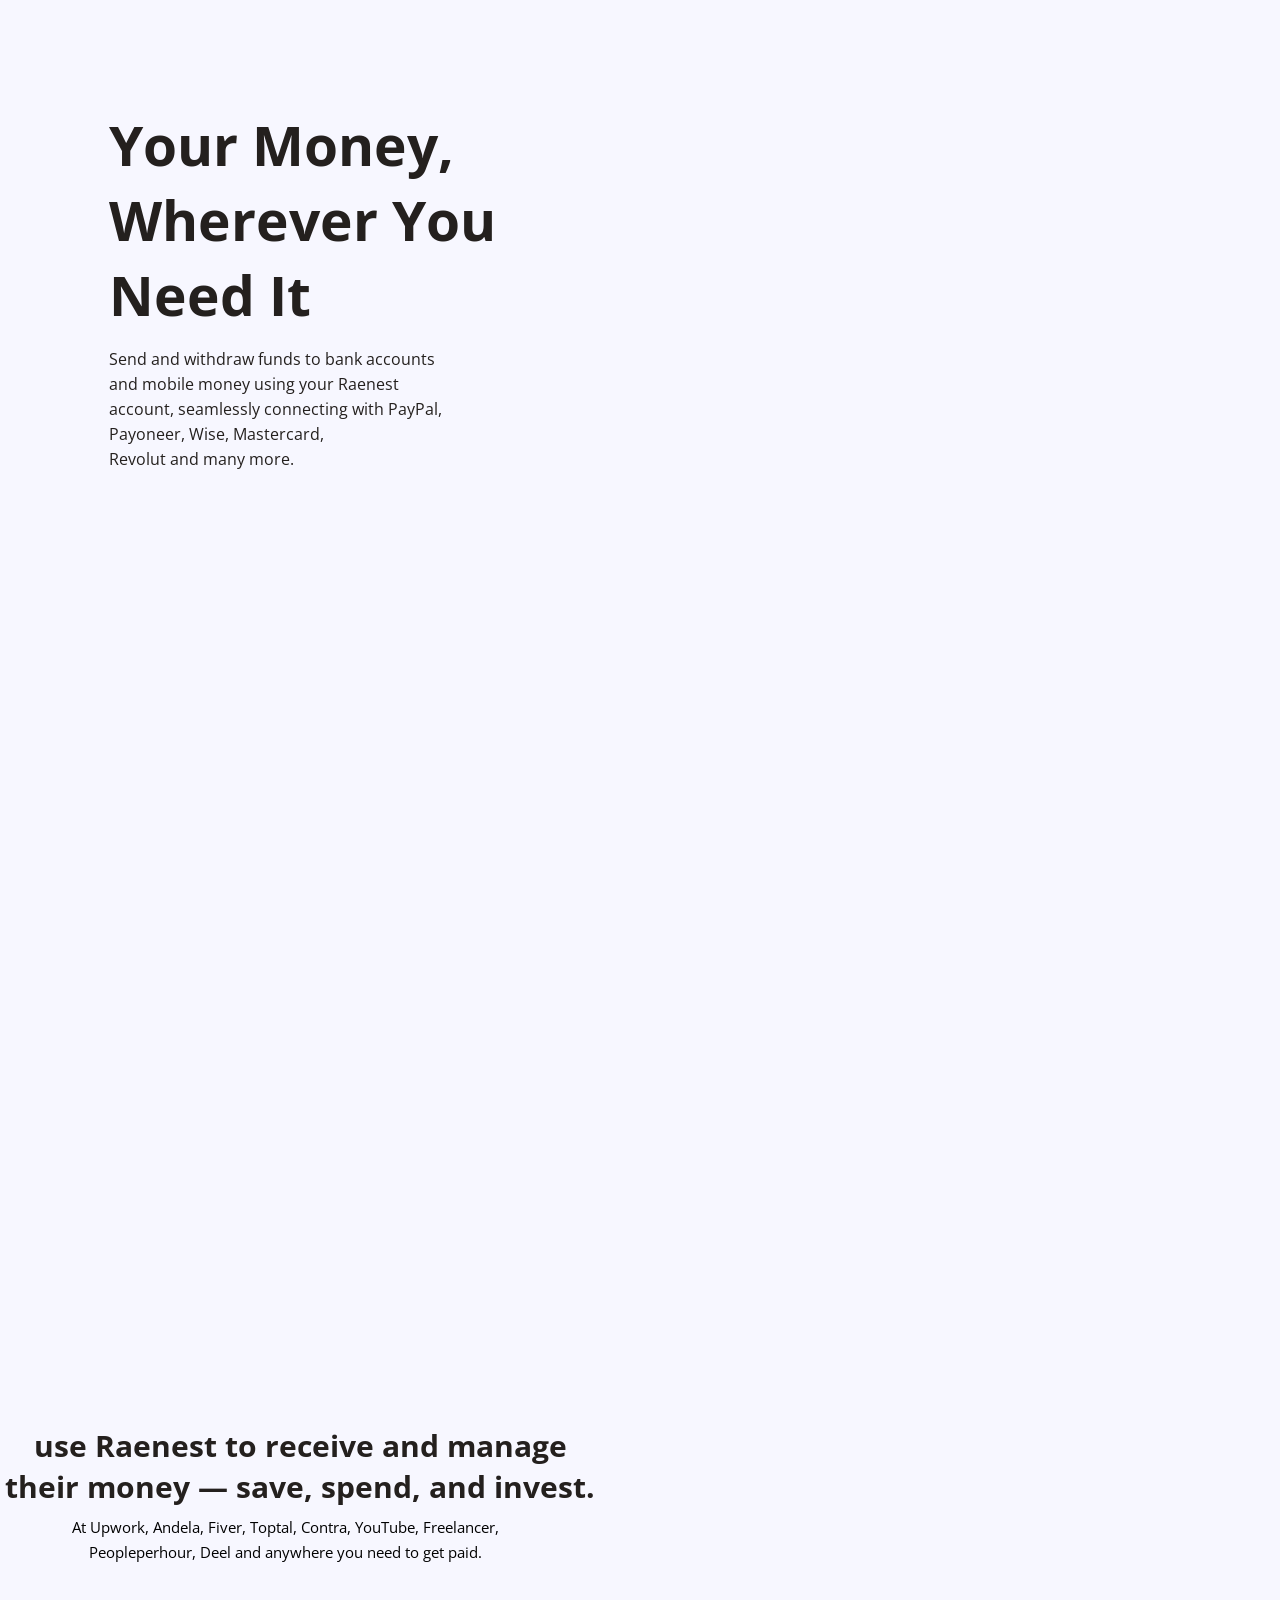
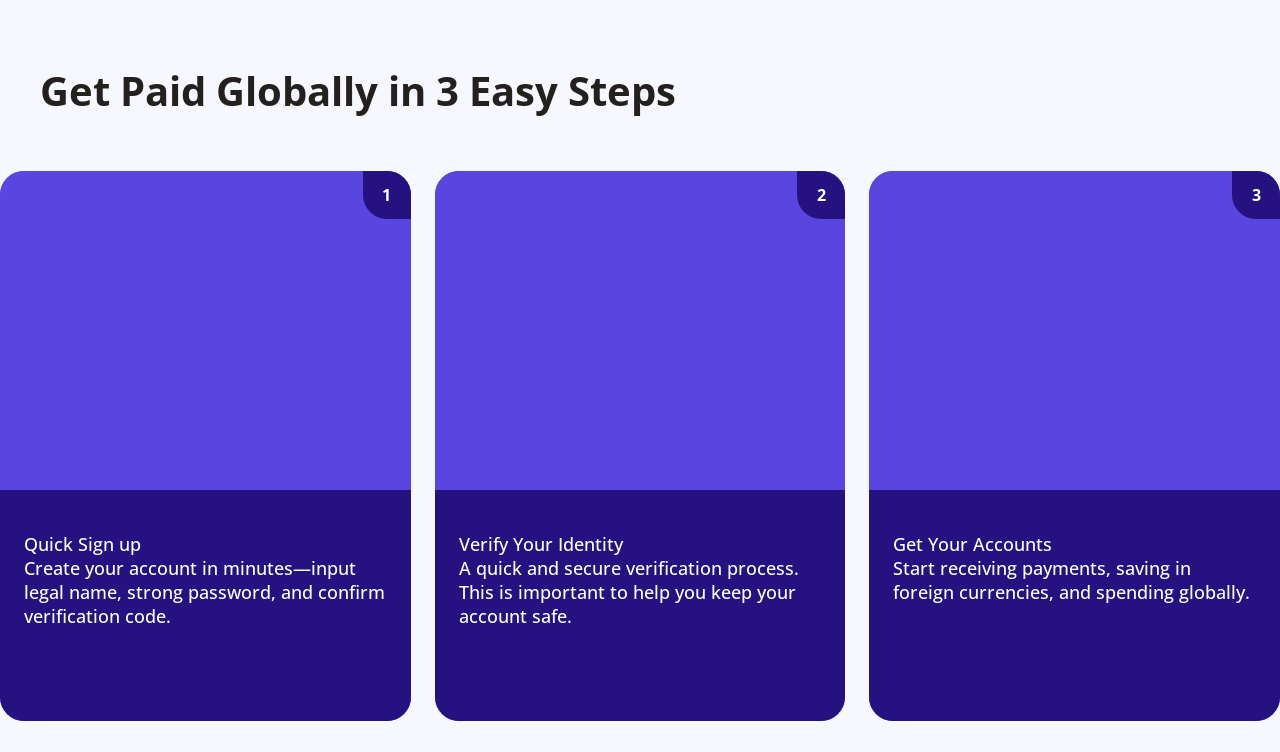
==== commit 68182ba0: "Push" ====
--- a/index.html
+++ b/index.html
@@ -485,6 +485,41 @@
         <div class="Uth">use Raenest to receive and manage their money — save, spend, and invest.</div> 
         <div class="Lower">At Upwork, Andela, Fiver, Toptal, Contra, YouTube, Freelancer, Peopleperhour, Deel and anywhere you need to get paid.</div>
     </div>
+
+
+    <h4 class="kohot">Get Paid Globally in 3 Easy Steps</h4>
+    <div class="cards-container">
+    <div class="feature-card">
+      <div class="badge">1</div>
+      <div class="card-body">
+          <img src="https://cdn.prod.website-files.com/67d85bdb392a92fa03e2f524/67deaf884b0b9419f973baef_Paid%20Globally%20img.png" alt="" width="320px" class="Posh">
+      </div>
+      <div class="card-footer footer1">
+        <h3>Quick Sign up<br> Create your account in minutes—input legal name, strong password, and confirm verification code.</h3>
+      </div>
+    </div>
+
+    <div class="feature-card">
+      <div class="badge">2</div>
+      <div class="card-body">
+        <img src="https://cdn.prod.website-files.com/67d85bdb392a92fa03e2f524/67deaf882eff45c1fa839dbd_Paid%20Globally%20img%202-p-800.png" alt="" width="300px" class="Bush">
+      </div>
+      <div class="card-footer footer2">
+        <h3>Verify Your Identity <br> A quick and secure verification process. This is important to help you keep your account safe.</h3>
+      </div>
+    </div>
+
+    
+    <div class="feature-card">
+      <div class="badge">3</div>
+      <div class="card-body">
+        <img src="https://cdn.prod.website-files.com/67d85bdb392a92fa03e2f524/680a8ffc246faf7a360ef5bf_3%20steps%20personal%203rd-p-500.webp" alt="" width="450px" class="Ipo">
+      </div>
+      <div class="card-footer footer3">
+        <h3>Get Your Accounts <br> Start receiving payments, saving in foreign currencies, and spending globally.</h3>
+      </div>
+    </div>
+  </div>
     
   </section>
 
--- a/Personal.css
+++ b/Personal.css
@@ -542,7 +542,6 @@
     margin-top: 20px;
     height: 400px;
     border-radius: 10px;
-    width: 450px;
 }
 .Woman div {
     display: flex;
@@ -1420,7 +1419,7 @@
         transform: translateY(0);
     }
     100% {
-        transform: translateY(-150%);
+        transform: translateY(-70%);
     }
 }
 
@@ -1473,4 +1472,122 @@
     }
 }
 
-
+.cards-container {
+      display: flex;
+      gap: 24px;
+      justify-self: center;
+    }
+    .feature-card {
+      position: relative;
+      width: 450px;
+      height: 550px;
+      border-radius: 24px;
+      overflow: hidden;
+      display: flex;
+      flex-direction: column;
+      justify-content: center;
+      background-color: #5b45e0;
+    }
+
+    .badge {
+      position: absolute;
+      top: 0;
+      right: 0;
+      width: 48px;
+      height: 48px;
+      background-color: #251280;
+      color: #ffffff;
+      display: flex;
+      align-items: center;
+      justify-content: center;
+      font-weight: 700;
+      font-size: 16px;
+      border-bottom-left-radius: 24px;
+      z-index: 2;
+    }
+
+
+    .card-body {
+      background-color: #5b45e0;
+      padding: 40px 24px 24px 24px;
+      height: 280px;
+      display: flex;
+      align-items: center;
+      justify-content: center;
+    }
+
+    .mockup-box {
+      background-color: #ffffff;
+      width: 400px;
+      height: 220px;
+      border-radius: 16px;
+      overflow: hidden;
+      padding: 16px;
+    }
+    .card-footer {
+      background-color: #251280;
+      padding: 24px;
+      color: #ffffff;
+      height: 200px;
+      display: flex;
+      flex-direction: column;
+      justify-content: flex-start;
+    }
+
+    .card-footer h3 {
+      font-size: 18px;
+      font-weight: 500;
+      margin-bottom: 8px;
+    }
+
+    .card-footer p {
+      font-size: 13px;
+      line-height: 1.45;
+      color: rgba(255, 255, 255, 0.85);
+    }
+    .kohot {
+        font-size: 40px;
+        font-family: "Open Sans", sans-serif;
+        padding-top: 45px;
+        margin-left: 40px;
+        color: #24201E;
+    }
+
+    @media (max-width: 480px) {
+        .cards-container {
+            flex-wrap: wrap;
+            flex-direction: column;
+        }
+        .feature-card {
+            width: 90vw;
+        }
+    }
+    @media (min-width: 481px) and (max-width: 1024px) {
+        .cards-container {
+            width: 300vw;
+            margin-left: 110vw;
+        }
+        .feature-card {
+            width: 28vw;
+            height: 35vh;
+        }
+        .Posh {
+            width: 150px;
+            padding-top: -40px;
+        }
+        .Bush {
+            width: 180px;
+            padding-top: -40px;
+        }
+        .Ipo {
+            width: 240px;
+            padding-top: -50px;
+        }
+        .card-footer {
+            margin-top: -8vh;
+        }
+    }
+
+    
+
+
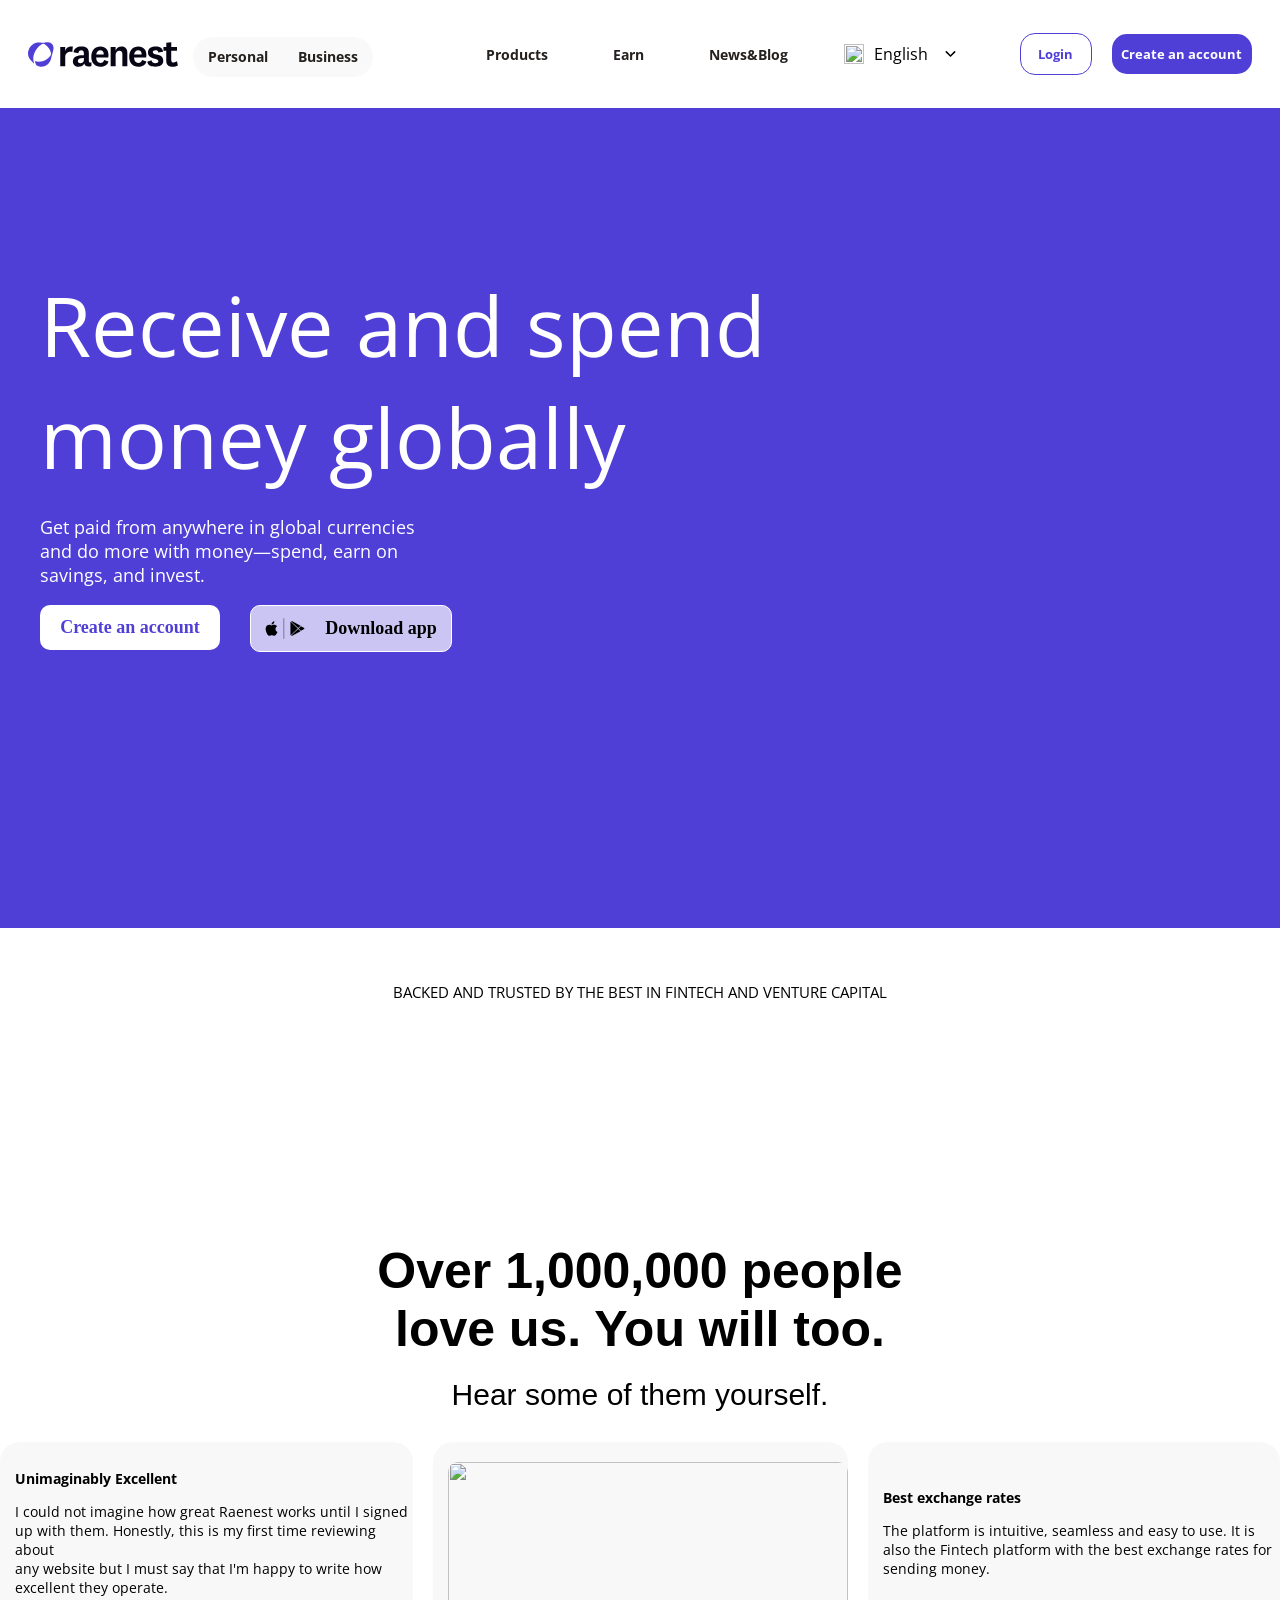
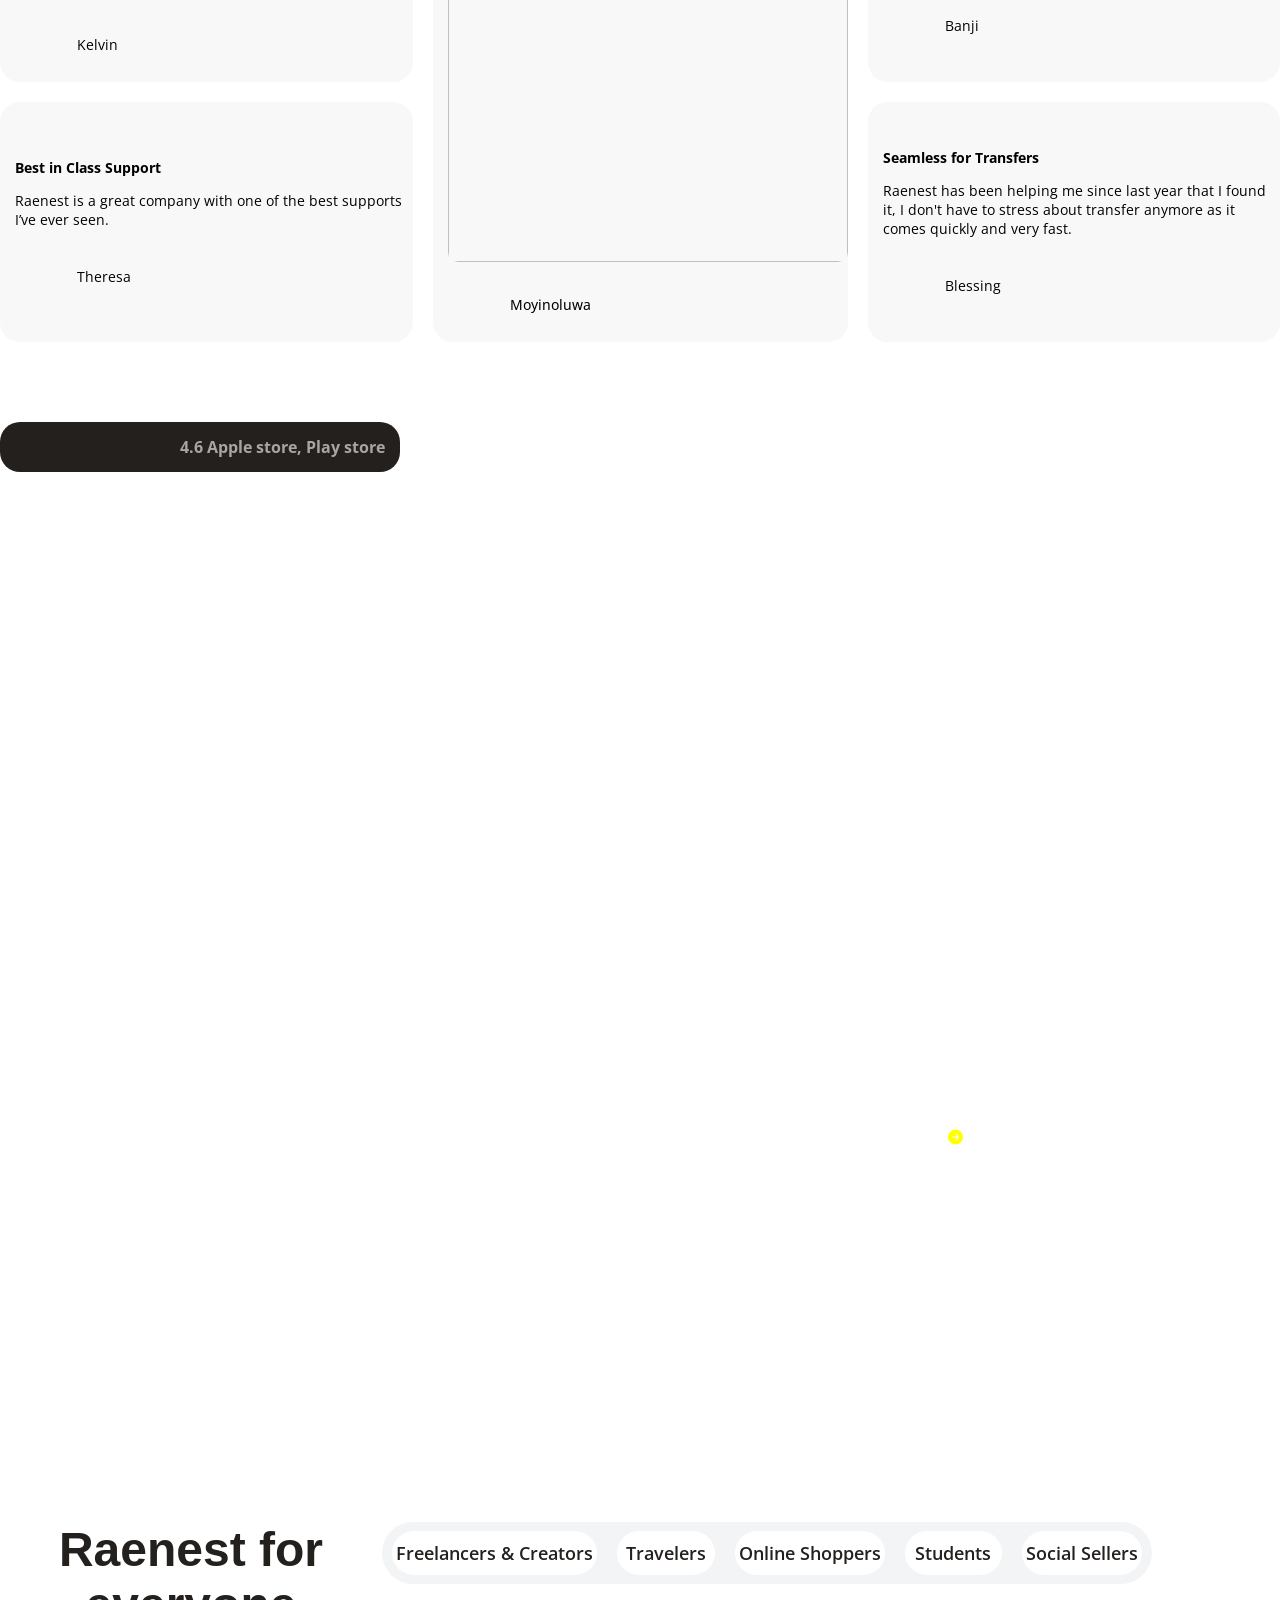
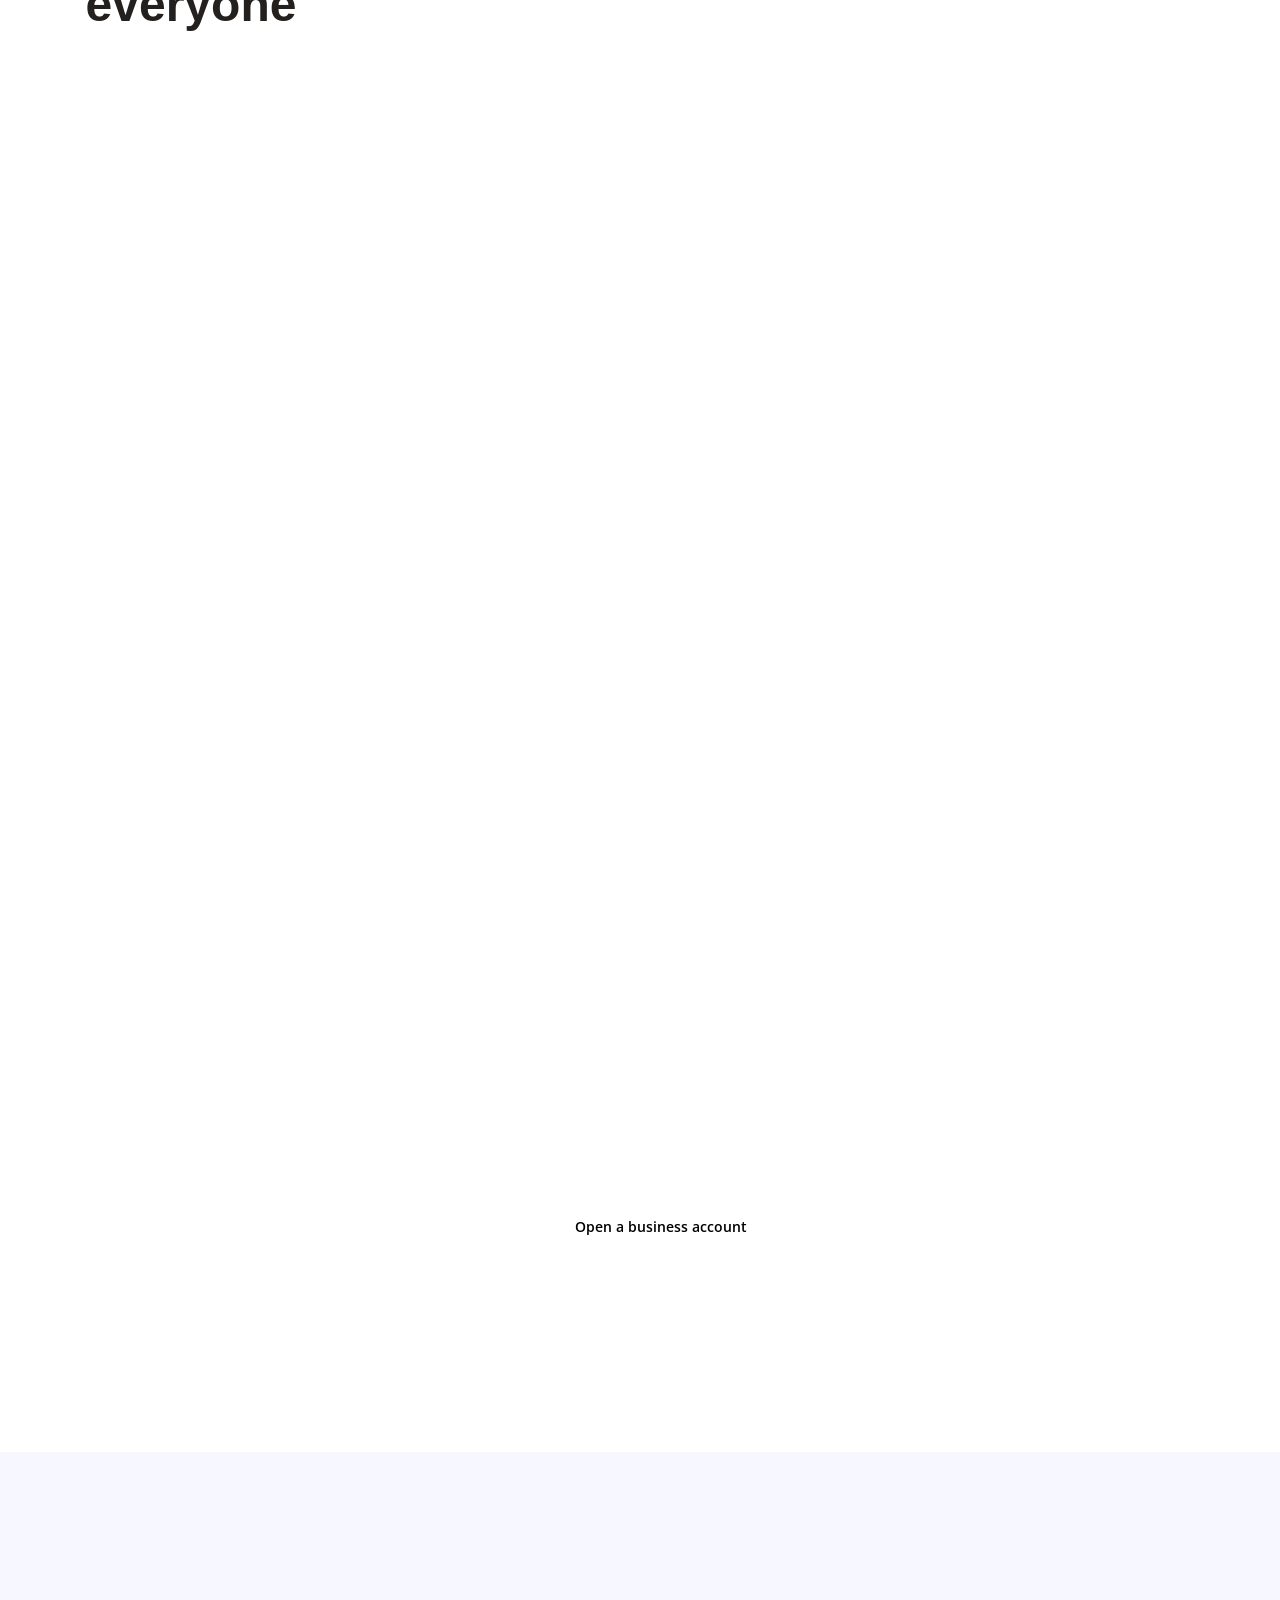
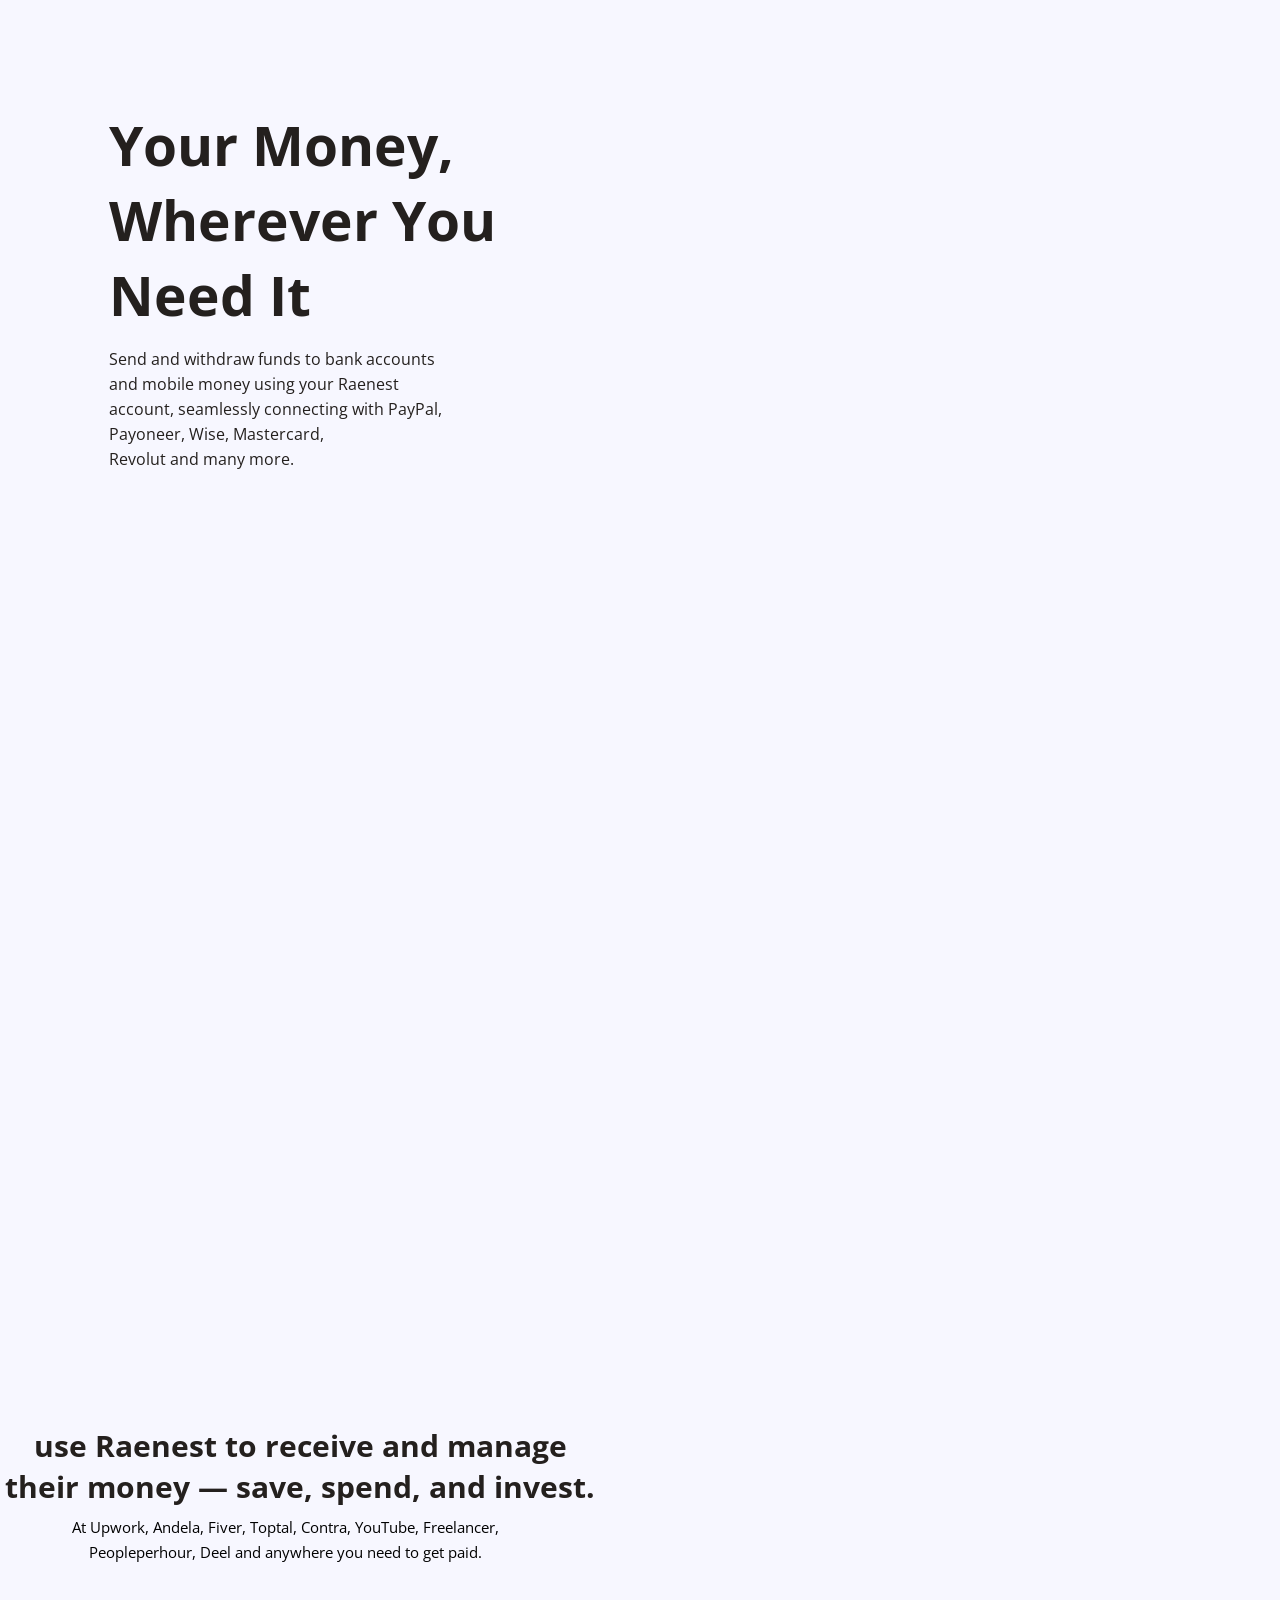
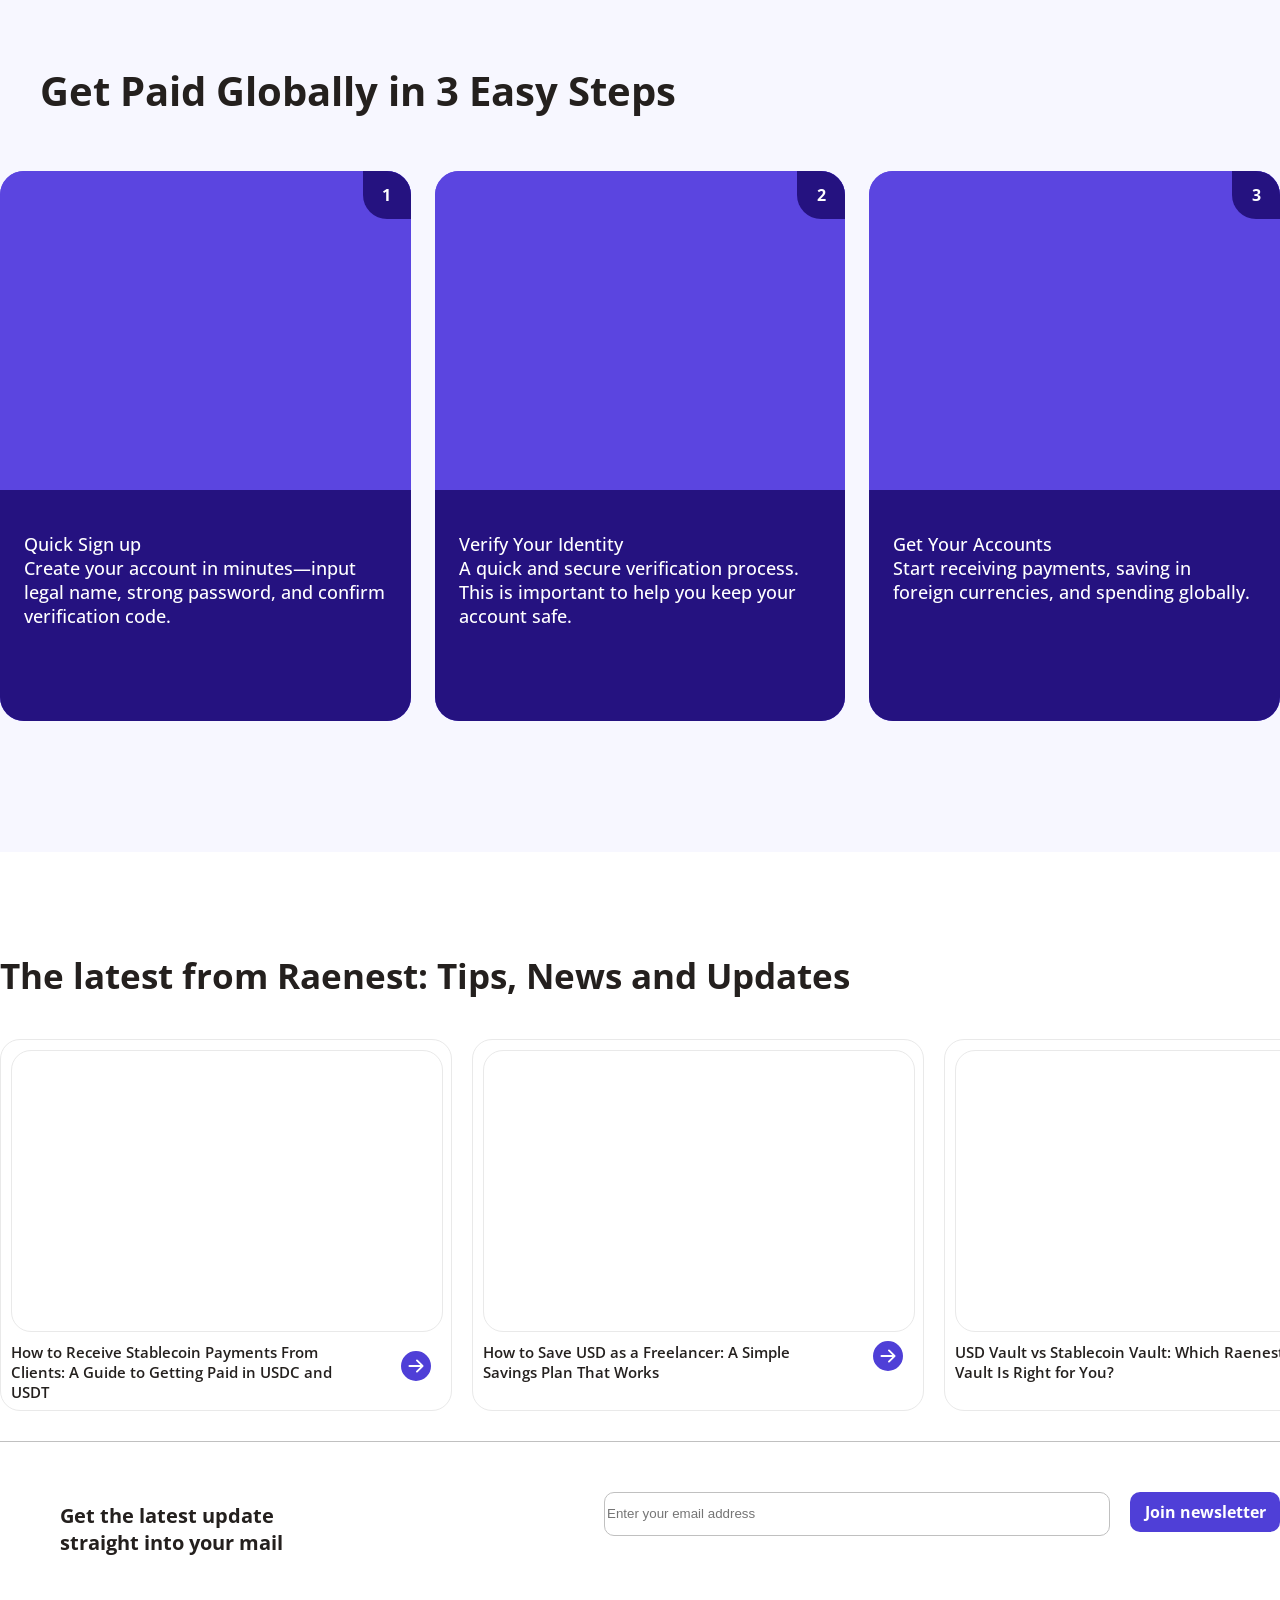
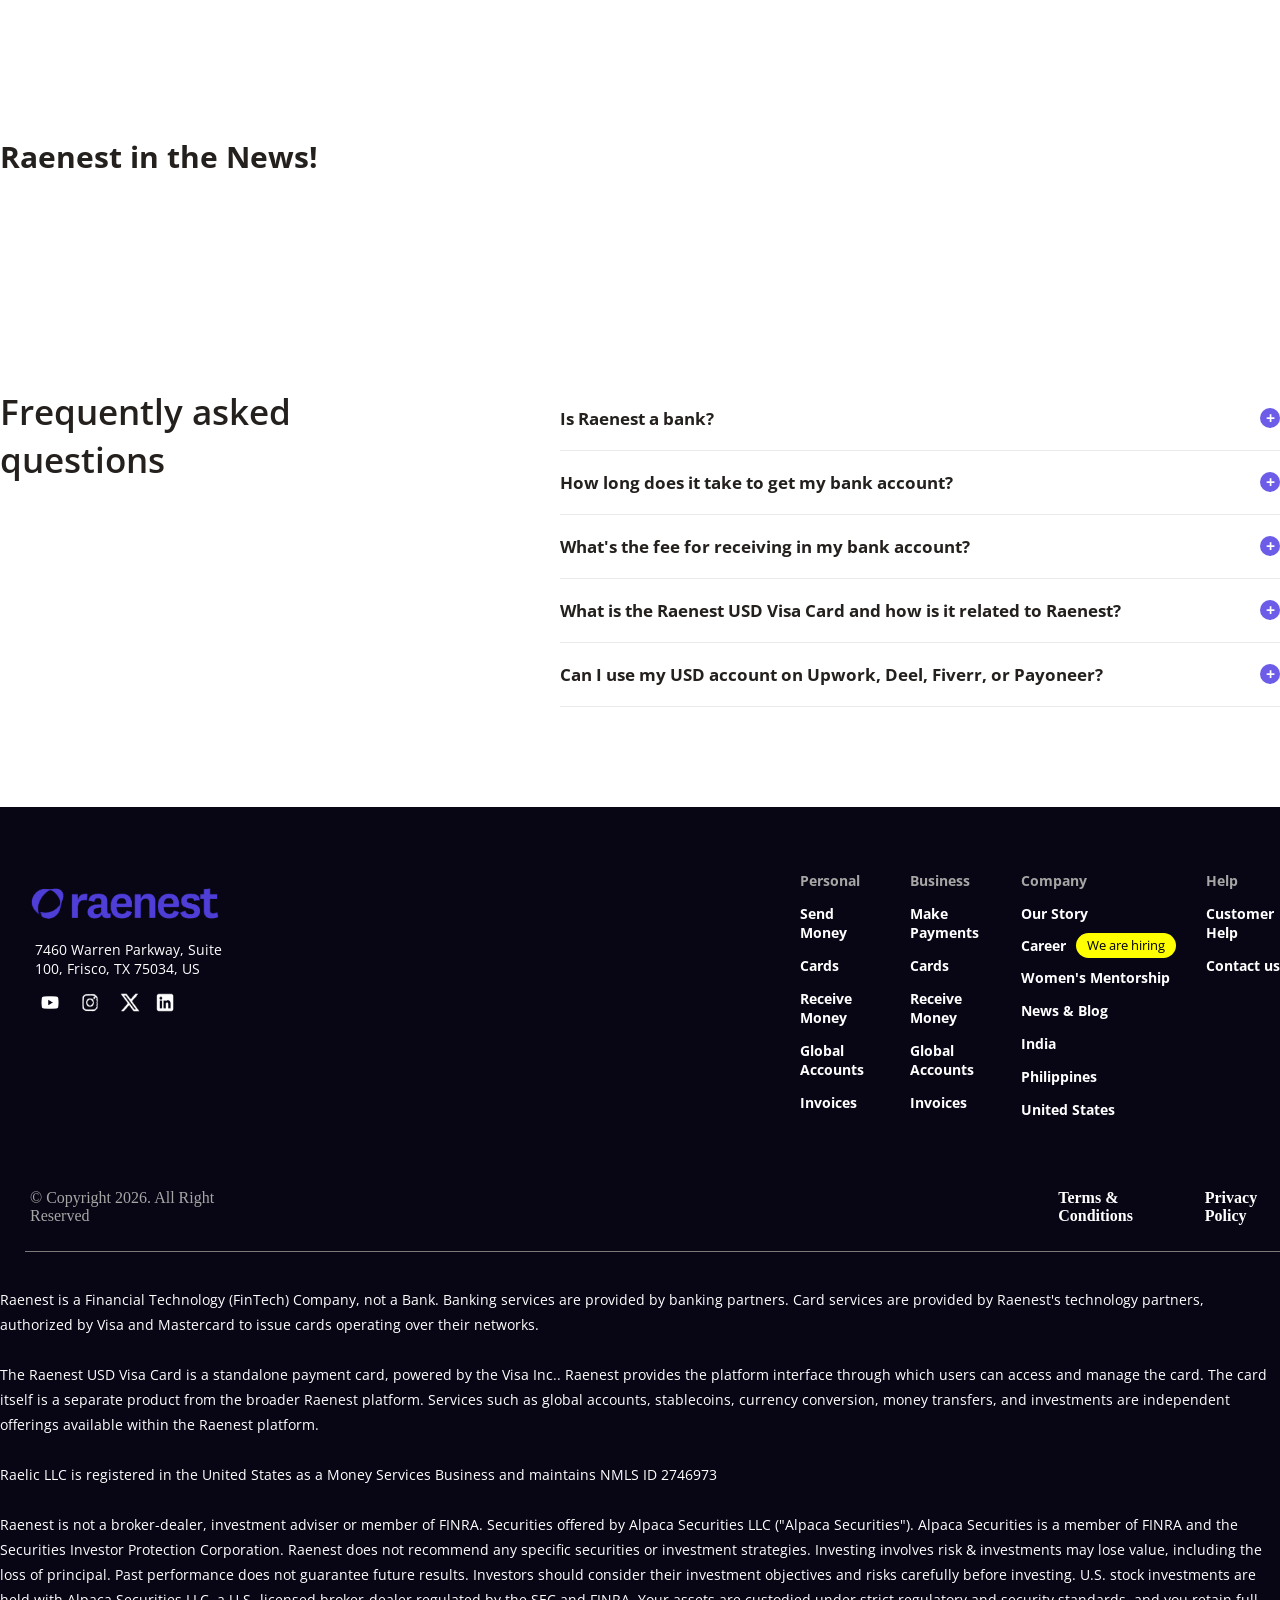
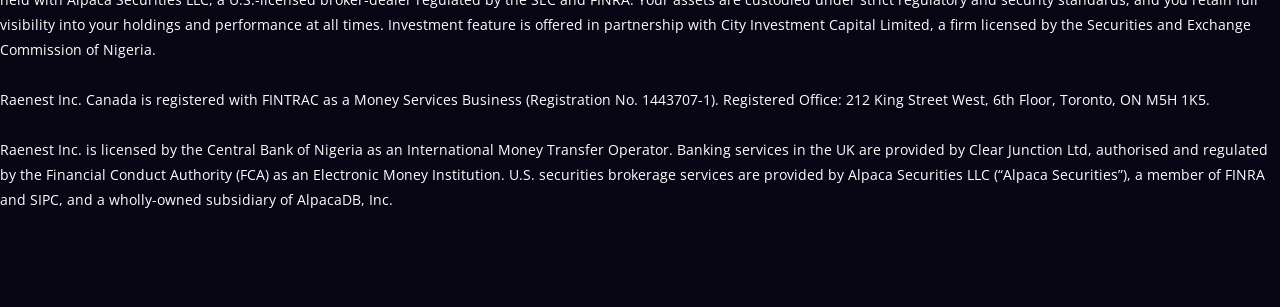
==== commit b974e488: "Ash" ====
--- a/index.html
+++ b/index.html
@@ -28,7 +28,7 @@
                     <div class="drop">
                         <div style="display: flex;flex-direction: column;">
                             <div class="File">
-                            <img src="https://cdn.prod.website-files.com/67d8614570bbea9ea5932686/680ce2bf1e6a785ba85c13cb_Transfer.svg" alt="" width="20px">
+                            <img src="https://cdn.prod.website-files.com/67d8614570bbea9ea5932686/680ce2bf1e6a785ba85c13cb_Transfer.svg" alt="" width="25px">
                             <div class="Tit">
                                 <p class="Poat">Send Money</p>
                                <p class="Foam">Global money transfers</p>
@@ -36,7 +36,7 @@
                             
                         </div>
                         <div class="File">
-                            <img src="https://cdn.prod.website-files.com/67d8614570bbea9ea5932686/68239c0dc29e29453547ee6a_cards.svg" alt="" width="20px">
+                            <img src="https://cdn.prod.website-files.com/67d8614570bbea9ea5932686/68239c0dc29e29453547ee6a_cards.svg" alt="" width="25px">
                             <div class="Tit">
                                <p class="Poat">Cards</p>
                             <p class="Foam">Virtual and physical cards for you</p> 
@@ -44,7 +44,7 @@
                             
                         </div>
                         <div class="File">
-                            <img src="https://cdn.prod.website-files.com/67d8614570bbea9ea5932686/680ce2a61e6a785ba85c078c_payment.svg" alt="" width="20px">
+                            <img src="https://cdn.prod.website-files.com/67d8614570bbea9ea5932686/680ce2a61e6a785ba85c078c_payment.svg" alt="" width="25px">
                             <div class="Tit">
                                  <p class="Poat">Receive Money</p>
                             <p class="Foam">Receive money from over 190 countries</p>
@@ -52,7 +52,7 @@
                            
                         </div>
                         <div class="File">
-                            <img src="https://cdn.prod.website-files.com/67d8614570bbea9ea5932686/680ce2953da744757b732669_account.svg" alt="" width="20px">
+                            <img src="https://cdn.prod.website-files.com/67d8614570bbea9ea5932686/680ce2953da744757b732669_account.svg" alt="" width="25px">
                             <div class="Tit">
                                 <p class="Poat">Global Accounts</p>
                             <p class="Foam">Multi-currency accounts easily accessible</p>
@@ -60,7 +60,7 @@
                             
                         </div>
                         <div class="File">
-                            <img src="https://cdn.prod.website-files.com/67d8614570bbea9ea5932686/680ce2d0e8ed903a584503c4_invoices.svg" alt="" width="20px">
+                            <img src="https://cdn.prod.website-files.com/67d8614570bbea9ea5932686/680ce2d0e8ed903a584503c4_invoices.svg" alt="" width="25px">
                             <div class="Tit">
                                 <p class="Poat">Invoices</p>
                                 <p class="Foam">Smart Invoicing for professionals</p>
@@ -68,7 +68,7 @@
                             
                         </div>
                         <div class="File">
-                            <img src="https://cdn.prod.website-files.com/67d8614570bbea9ea5932686/695ce6f93717922d4d1199cd_Investment.png" alt="" width="20px">
+                            <img src="https://cdn.prod.website-files.com/67d8614570bbea9ea5932686/695ce6f93717922d4d1199cd_Investment.png" alt="" width="25px">
                             <div class="Tit">
                                 <p class="Poat">US Stocks</p>
                             <p class="Foam">Buy U.S. Stocks on Raenest with ease</p>
@@ -76,7 +76,7 @@
                             
                         </div>
                         <div class="File">
-                            <img src="https://cdn.prod.website-files.com/67d8614570bbea9ea5932686/696a46376def75bcf4f008f6_Icon.png" alt="" width="20px">
+                            <img src="https://cdn.prod.website-files.com/67d8614570bbea9ea5932686/696a46376def75bcf4f008f6_Icon.png" alt="" width="25px" class="kinsy">
                             <div class="Tit">
                                <p class="Poat">Upwork</p>
                             <p class="Foam">Upwork earnings to Raenest in under one hour</p> 
@@ -84,7 +84,7 @@
                             
                         </div>
                         <div class="File">
-                            <img src="https://cdn.prod.website-files.com/67d8614570bbea9ea5932686/696a7dbfd07b3600199ad467_Item.png" alt="" width="20px">
+                            <img src="https://cdn.prod.website-files.com/67d8614570bbea9ea5932686/696a7dbfd07b3600199ad467_Item.png" alt="" width="25px">
                             <div class="Tit">
                                 <p class="Poat">Stablecoins</p>
                             <p class="Foam">Receive USDC & USDT on Raenest</p>
@@ -144,22 +144,118 @@
             <div class="Acc">Create an account</div>
         </div> 
 
-        <div>
-            <img src="andrsrxn--menu-burger.svg" alt="" class="menu">
-            <div class="Stats">
-            <div class="Pan">
-                <p>Products</p>
-                <img src="basil--caret-down-outline.svg" alt="" width="20px">
-            </div>
-            <div class="Pan">
+        
+            <div class="menu">
+                <img src="andrsrxn--menu-burger.svg" alt="" width="25px">
+                <div class="Stats">
+            <div class="Pan1">
+                 <p>Products</p>
+                <img src="basil--caret-down-outline.svg" alt="" width="30px">
+                <div class="Reveal">
+                    <div style="display: flex;flex-direction: column;">
+                            <div class="File">
+                            <img src="https://cdn.prod.website-files.com/67d8614570bbea9ea5932686/680ce2bf1e6a785ba85c13cb_Transfer.svg" alt="" width="25px">
+                            <div class="Tit">
+                                <p class="Poat">Send Money</p>
+                               <p class="Foam">Global money transfers</p>
+                            </div>
+                            
+                        </div>
+                        <div class="File">
+                            <img src="https://cdn.prod.website-files.com/67d8614570bbea9ea5932686/68239c0dc29e29453547ee6a_cards.svg" alt="" width="25px">
+                            <div class="Tit">
+                               <p class="Poat">Cards</p>
+                            <p class="Foam">Virtual and physical cards for you</p> 
+                            </div>
+                            
+                        </div>
+                        <div class="File">
+                            <img src="https://cdn.prod.website-files.com/67d8614570bbea9ea5932686/680ce2a61e6a785ba85c078c_payment.svg" alt="" width="25px">
+                            <div class="Tit">
+                                 <p class="Poat">Receive Money</p>
+                            <p class="Foam">Receive money from over 190 countries</p>
+                            </div>
+                           
+                        </div>
+                        <div class="File">
+                            <img src="https://cdn.prod.website-files.com/67d8614570bbea9ea5932686/680ce2953da744757b732669_account.svg" alt="" width="25px">
+                            <div class="Tit">
+                                <p class="Poat">Global Accounts</p>
+                            <p class="Foam">Multi-currency accounts easily accessible</p>
+                            </div>
+                            
+                        </div>
+                        <div class="File">
+                            <img src="https://cdn.prod.website-files.com/67d8614570bbea9ea5932686/680ce2d0e8ed903a584503c4_invoices.svg" alt="" width="25px">
+                            <div class="Tit">
+                                <p class="Poat">Invoices</p>
+                                <p class="Foam">Smart Invoicing for professionals</p>
+                            </div>
+                            
+                        </div>
+                        <div class="File">
+                            <img src="https://cdn.prod.website-files.com/67d8614570bbea9ea5932686/695ce6f93717922d4d1199cd_Investment.png" alt="" width="25px">
+                            <div class="Tit">
+                                <p class="Poat">US Stocks</p>
+                            <p class="Foam">Buy U.S. Stocks on Raenest with ease</p>
+                            </div>
+                            
+                        </div>
+                        <div class="File">
+                            <img src="https://cdn.prod.website-files.com/67d8614570bbea9ea5932686/696a46376def75bcf4f008f6_Icon.png" alt="" width="25px" class="kinsy">
+                            <div class="Tit">
+                               <p class="Poat">Upwork</p>
+                            <p class="Foam">Upwork earnings to Raenest in under one hour</p> 
+                            </div>
+                            
+                        </div>
+                        <div class="File">
+                            <img src="https://cdn.prod.website-files.com/67d8614570bbea9ea5932686/696a7dbfd07b3600199ad467_Item.png" alt="" width="25px">
+                            <div class="Tit">
+                                <p class="Poat">Stablecoins</p>
+                            <p class="Foam">Receive USDC & USDT on Raenest</p>
+                        </div> 
+            </div>
+                </div>
+                
+           
+            
+</div>
+            </div>
+               
+        
+         <div class="Pan2">
                 <p>Earn</p>
-                <img src="basil--caret-down-outline.svg" alt="" width="20px">
-            </div>
-            <div>News & Blog</div>
-        </div>
-</div>
+                <img src="basil--caret-down-outline.svg" alt="" width="30px">
+                <div class="but-on">
+                        <div style="display: flex; flex-direction: column;">
+                            <div class="File">
+                                <img src="https://cdn.prod.website-files.com/67d8614570bbea9ea5932686/680ce36fd81697df3fcadbd6_Referrals.svg" alt="" width="20px">
+                                <div class="Tit">
+                                    <p class="Poat">Referral</p>
+                                    <p class="Foam">Share Raenest and Earn</p>
+                                </div>
+                            </div>
+                            <div class="File">
+                                <img src="https://cdn.prod.website-files.com/67d8614570bbea9ea5932686/680ce2ec27b16308a5434836_Creator%20Club.svg" alt="" width="20px">
+                                <div class="Tit">
+                                     <p class="Poat">Creator Club</p>
+                                    <p class="Foam">Get paid to promote Raenest</p>
+                                </div>
+                            </div>
+                            <div class="File">
+                                <img src="https://cdn.prod.website-files.com/67d8614570bbea9ea5932686/680ce343d4a3798fc70686c3_Rewards.svg" alt="" width="20px">
+                                <div class="Tit">
+                                     <p class="Poat">Rewards</p>
+                                    <p class="Foam">Earn while you spend</p>
+                                </div>
+                            </div>
+            </div>
+        </div>
+    </div>
+            <div class="Blogg">News & Blog</div>
         
-        
+            
         
        
     </nav>
@@ -289,7 +385,7 @@
                     <p class="Way">The reliable way to get paid</p>
                     <p class="Tay">Get paid on time, every time, with accounts in USD, GBP,<br> or EUR, plus easy invoicing and payment links.</p>
                     <p class="more">Learn more
-                        <img src="bi--arrow-right-circle-fill.svg" alt="" width="15px">
+                        <img src="bi--arrow-right-circle-fill (1).svg" alt="" width="15px">
                     </p>
                 </div>
             </div>
@@ -299,7 +395,7 @@
                     <p class="Way">Global accounts</p>
                     <p class="Tay">Get USD, GBP, EUR, USDT and USDC accounts in minutes<br> so you can focus on what matters most—receiving,<br> spending and saving your money.</p>
                     <p class="more">Learn more
-                        <img src="bi--arrow-right-circle-fill.svg" alt="" width="15px">
+                        <img src="bi--arrow-right-circle-fill (1).svg" alt="" width="15px">
                     </p>
                 </div>
                 <img src="https://cdn.prod.website-files.com/67d85bdb392a92fa03e2f524/67dbf3dd29d1f0d510cbbadb_slider%201%20ui%20element%2002.svg" alt="" width="300px" class="Tab">
@@ -310,7 +406,7 @@
                     <p class="Way">Cards for every occasion</p>
                     <p class="Tay">Work, shop, travel – you decide. Our virtual and physical<br> cards give you the power with transparent pricing,<br> accepted wherever Visa is accepted. Whether it’s Google,<br> Canva, Zoom, AWS, Amazon, eBay etc. We’ve got you.</p>
                     <p class="more">Learn more
-                        <img src="bi--arrow-right-circle-fill.svg" alt="" width="15px">
+                        <img src="bi--arrow-right-circle-fill (1).svg" alt="" width="15px">
                     </p>
                 </div>
                 <img src="https://cdn.prod.website-files.com/67d85bdb392a92fa03e2f524/67fe699339ac16e6ca35f2ca_CARD%20occasion.svg" alt="" width="400px" class="Panny">
@@ -322,7 +418,7 @@
                     <p class="Way">Fast money transfers</p>
                     <p class="Tay">Sending money is now easier and more affordable with<br> reasonable upfront transaction fees and flexible transfer<br> options. Get started today and send your first transfer in<br> minutes.</p>
                     <p class="more">Learn more
-                        <img src="bi--arrow-right-circle-fill.svg" alt="" width="15px">
+                        <img src="bi--arrow-right-circle-fill (1).svg" alt="" width="15px">
                     </p>
                 </div>
             </div>
@@ -332,7 +428,7 @@
                     <p class="Way">Exclusive rewards & perks</p>
                     <p class="Tay">The more you transact, the more you earn<br> real money — unlock monthly rewards.</p>
                     <p class="more">Learn more
-                        <img src="bi--arrow-right-circle-fill.svg" alt="" width="15px">
+                        <img src="bi--arrow-right-circle-fill (1).svg" alt="" width="15px">
                     </p>
                 </div>
             </div>
@@ -492,7 +588,7 @@
     <div class="feature-card">
       <div class="badge">1</div>
       <div class="card-body">
-          <img src="https://cdn.prod.website-files.com/67d85bdb392a92fa03e2f524/67deaf884b0b9419f973baef_Paid%20Globally%20img.png" alt="" width="320px" class="Posh">
+          <img src="https://cdn.prod.website-files.com/67d85bdb392a92fa03e2f524/67deaf884b0b9419f973baef_Paid%20Globally%20img.png" alt="" width="300px" class="Posh">
       </div>
       <div class="card-footer footer1">
         <h3>Quick Sign up<br> Create your account in minutes—input legal name, strong password, and confirm verification code.</h3>
@@ -501,8 +597,8 @@
 
     <div class="feature-card">
       <div class="badge">2</div>
-      <div class="card-body">
-        <img src="https://cdn.prod.website-files.com/67d85bdb392a92fa03e2f524/67deaf882eff45c1fa839dbd_Paid%20Globally%20img%202-p-800.png" alt="" width="300px" class="Bush">
+      <div class="card-body carda">
+        <img src="https://cdn.prod.website-files.com/67d85bdb392a92fa03e2f524/67deaf882eff45c1fa839dbd_Paid%20Globally%20img%202-p-800.png" alt="" width="350px" class="Bush">
       </div>
       <div class="card-footer footer2">
         <h3>Verify Your Identity <br> A quick and secure verification process. This is important to help you keep your account safe.</h3>
@@ -512,10 +608,10 @@
     
     <div class="feature-card">
       <div class="badge">3</div>
-      <div class="card-body">
+      <div class="card-body cardb">
         <img src="https://cdn.prod.website-files.com/67d85bdb392a92fa03e2f524/680a8ffc246faf7a360ef5bf_3%20steps%20personal%203rd-p-500.webp" alt="" width="450px" class="Ipo">
       </div>
-      <div class="card-footer footer3">
+      <div class="card-footer">
         <h3>Get Your Accounts <br> Start receiving payments, saving in foreign currencies, and spending globally.</h3>
       </div>
     </div>
@@ -523,6 +619,182 @@
     
   </section>
 
+  <section>
+    <div class="Middle-text">The latest from Raenest: Tips, News and Updates</div>
+
+
+  <div class="Newsdiv">
+    <div class="Clients">
+        <div>
+
+        </div>
+            <p class="Stablecoin">How to Receive Stablecoin Payments From<br> Clients: A Guide to Getting Paid in USDC and<br> USDT</p>
+
+            <img src="bi--arrow-right-circle-fill.svg" alt="" width="30px" class="Arrow">   
        
+           
+        
+    </div>
+    <div class="USD">
+        <div></div>
+        <p class="Stable">How to Save USD as a Freelancer: A Simple Savings Plan That Works</p>
+        <img src="bi--arrow-right-circle-fill.svg" alt="" width="30px" class="Arrow2">  
+    </div>
+    <div class="Vault">
+        <div></div>
+        <p class="Stable">USD Vault vs Stablecoin Vault: Which Raenest Vault Is Right for You?</p>
+        <img src="bi--arrow-right-circle-fill.svg" alt="" width="30px" class="Arrow2"> 
+    </div>
+  </div>
+
+  <div class="Hr"></div>
+  <div class="global">
+    <p class="World">Get the latest update straight into your mail</p>
+    <div class="email">
+        <input type="email" placeholder="Enter your email address" class="placeholder">
+        <div class="Join">Join newsletter</div>
+    </div>
+  </div>
+
+  <p class="Bunz">Raenest in the News!</p>
+  <div class="Techpoint">
+    <img src="https://cdn.prod.website-files.com/67d85bdb392a92fa03e2f524/6974d282ff50ab3842ae30f0_images%20(4).png" alt="">
+    <img src="https://cdn.prod.website-files.com/67d85bdb392a92fa03e2f524/6974d2188a5346d4453f3396_TC-Logos_TC-Logo-_-Orange-Combination-Mark-p-1600.png" alt="">
+    <img src="https://cdn.prod.website-files.com/67d85bdb392a92fa03e2f524/6970c15f74f1c628029c77b8_techcrunch-logo%201.jpg" alt="">
+    <img src="https://cdn.prod.website-files.com/67d85bdb392a92fa03e2f524/6974d1e6c08b68dd8a635dd7_logo-condia.b26a2aa3.png" alt="">
+    <img src="https://cdn.prod.website-files.com/67d85bdb392a92fa03e2f524/6970ab3af79887faec24d46a_finextra-logo.png" alt="">
+  </div>     
+
+
+
+  <div class="faq-container">
+        <h2 class="faq-title">Frequently asked questions</h2>
+        
+        <div class="faq-list">
+            <details class="faq-item">
+                <summary class="faq-summary">
+                    Is Raenest a bank?
+                    <span class="faq-icon">+</span>
+                </summary>
+                <div class="faq-answer">
+                    Raenest is a Financial Technology (FinTech) company, not a bank. Banking services are provided by banking partners.
+                </div>
+            </details>
+
+            <details class="faq-item">
+                <summary class="faq-summary">
+                    How long does it take to get my bank account?
+                    <span class="faq-icon">+</span>
+                </summary>
+                <div class="faq-answer">
+                    You'll receive instant access to your account once you've submitted all required information and completed verification.
+                </div>
+            </details>
+
+            <details class="faq-item">
+                <summary class="faq-summary">
+                    What's the fee for receiving in my bank account?
+                    <span class="faq-icon">+</span>
+                </summary>
+                <div class="faq-answer">
+                    The fees for incoming transfers are determined on a case-by-case basis. For a detailed breakdown of charges, please consult our full fee schedule.
+                </div>
+            </details>
+            <details class="faq-item">
+                <summary class="faq-summary">
+                    What is the Raenest USD Visa Card and how is it related to Raenest?
+                    <span class="faq-icon">+</span>
+                </summary>
+                <div class="faq-answer">
+                    The Raenest USD Visa Card is a standalone payment card issued by Rain, a Visa Principal Member, and powered by the Visa Inc.. Raenest provides the platform interface through which users can access and manage the card.
+                    <br><br>
+                    The card itself is a separate product from the broader Raenest platform. Services such as global accounts, stablecoins, currency conversion, money transfers, and investments are not features of the Rain-issued card but are independent offerings available within the Raenest platform.
+                </div>
+            </details>
+            <details class="faq-item">
+                <summary class="faq-summary">
+                    Can I use my USD account on Upwork, Deel, Fiverr, or Payoneer?
+                    <span class="faq-icon">+</span>
+                </summary>
+                <div class="faq-answer">
+                    Yes, you can use your USD account to receive payments from any platform that supports USD bank deposits.
+                </div>
+            </details>
+        </div>  
+  </section>
+   
+        <section class="Footersec">
+            <div class="Thimb">
+                <div class="Suite">
+                   <img src="images-removebg-preview.png" alt="" width="250px">
+                   <p>7460 Warren Parkway, Suite 100, Frisco, TX 75034, US</p>
+                   <div class="removebgs">
+                    <img src="download-removebg-preview.png" alt="" width="20px">
+                    <img src="images__1_-removebg-preview.png" alt="" width="30px">
+                    <img src="images__2_-removebg-preview.png" alt="" width="20px">
+                    <img src="images__3_-removebg-preview.png" alt="" width="20px">
+                   </div>
+                </div>
+                <div class="Story">
+                    <div class="Ikay">
+                        <p class="Graytext">Personal</p>
+                        <p class="Whitetext">Send Money</p>
+                        <p class="Whitetext">Cards</p>
+                        <p class="Whitetext">Receive Money</p>
+                        <p class="Whitetext">Global Accounts</p>
+                        <p class="Whitetext">Invoices</p>
+                    </div>
+                    <div class="Ikay">
+                        <p class="Graytext">Business</p>
+                        <p class="Whitetext">Make Payments</p>
+                        <p class="Whitetext">Cards</p>
+                        <p class="Whitetext">Receive Money</p>
+                        <p class="Whitetext">Global Accounts</p>
+                        <p class="Whitetext">Invoices</p>
+                    </div>
+                    <div class="Ikay">
+                        <p class="Graytext">Company</p>
+                        <p class="Whitetext">Our Story</p>
+                        <div class="Yellowdiv">
+                            <p class="Whitetext">Career</p>
+                            <div class="Yellow">We are hiring</div>
+                        </div>
+                        <p class="Whitetext">Women's Mentorship</p>
+                        <p class="Whitetext">News & Blog</p>
+                        <p class="Whitetext">India</p>
+                        <p class="Whitetext">Philippines</p>
+                        <p class="Whitetext">United States</p>
+                    </div>
+                    <div class="Ikay">
+                        <p class="Graytext">Help</p>
+                        <p class="Whitetext">Customer Help</p>
+                        <p class="Whitetext">Contact us</p>
+                    </div>
+                </div>
+            </div>
+
+            <div class="Line">
+                <div class="Copyright">© Copyright 2026. All Right Reserved</div>
+                <div class="utf">
+                    <p class="Whitetext">Terms & Conditions</p>
+                    <p class="Whitetext">Privacy Policy</p>
+                </div>
+            </div>
+            <div class="Horizontalz"></div>
+            <div class="Laslas">
+                Raenest is a Financial Technology (FinTech) Company, not a Bank. Banking services are provided by banking partners. Card services are provided by Raenest's technology partners, authorized by Visa and Mastercard to issue cards operating over their networks.
+<br><br>
+The Raenest USD Visa Card is a standalone payment card, powered by the Visa Inc.. Raenest provides the platform interface through which users can access and manage the card. The card itself is a separate product from the broader Raenest platform. Services such as global accounts, stablecoins, currency conversion, money transfers, and investments are independent offerings available within the Raenest platform.
+<br><br>
+Raelic LLC is registered in the United States as a Money Services Business and maintains NMLS ID 2746973
+<br><br>
+Raenest is not a broker-dealer, investment adviser or member of FINRA. Securities offered by Alpaca Securities LLC ("Alpaca Securities"). Alpaca Securities is a member of FINRA and the Securities Investor Protection Corporation. Raenest does not recommend any specific securities or investment strategies. Investing involves risk & investments may lose value, including the loss of principal. Past performance does not guarantee future results. Investors should consider their investment objectives and risks carefully before investing. U.S. stock investments are held with Alpaca Securities LLC, a U.S.-licensed broker-dealer regulated by the SEC and FINRA. Your assets are custodied under strict regulatory and security standards, and you retain full visibility into your holdings and performance at all times. Investment feature is offered in partnership with City Investment Capital Limited, a firm licensed by the Securities and Exchange Commission of Nigeria.
+<br><br>
+Raenest Inc. Canada is registered with FINTRAC as a Money Services Business (Registration No. 1443707-1). Registered Office: 212 King Street West, 6th Floor, Toronto, ON M5H 1K5.
+ ‍<br><br>
+Raenest Inc. is licensed by the Central Bank of Nigeria as an International Money Transfer Operator. Banking services in the UK are provided by Clear Junction Ltd, authorised and regulated by the Financial Conduct Authority (FCA) as an Electronic Money Institution. U.S. securities brokerage services are provided by Alpaca Securities LLC (“Alpaca Securities”), a member of FINRA and SIPC, and a wholly-owned subsidiary of AlpacaDB, Inc.
+
+            </div>
+        </section>
 </body>
 </html>
--- a/Personal.css
+++ b/Personal.css
@@ -14,8 +14,6 @@
     top: 0;
     display: flex;
     align-items: center;
-    /* justify-content: center; */
-    /* justify-content: space-between; */
     justify-content: space-around;
     text-align: center;
     z-index: 100;
@@ -23,20 +21,56 @@
 }
 .menu {
     display: none;
+    position: relative;
 }
 .Stats {
     width: 100vw;
     height: 100vh;
     display: none;
     background-color: white;
-}
-.Pan {
-    display: flex;
-    justify-content: space-between;
-}
-.menu:hover .Stats {
+    position: absolute;
+    padding-top: 25px;
+    font-weight: 700;
+    font-family: "Open Sans", sans-serif;
+}
+.Pan1 {
+    display: flex;
+    gap: 250px;
+    margin-left: 25px;
+}
+.Reveal {
+    display: none;
+    max-height: 0;
+    position: static;
+}
+.Pan1:hover .Reveal {
+    display: flex;
+    flex-direction: column;
+    margin-left: 100px;
+    margin-top: 400px;
+    max-height: 400px;
+}
+.Pan2 {
+    display: flex;
+    gap: 285px;
+    margin-left: 25px;
+}
+.Pan2:hover .but-on {
     display: block;
-}
+    top: 35px;
+    left: -20px;
+    max-height: 200px;
+}
+.but-on {
+    display: none; 
+    z-index: 100;
+    position: static;
+}
+.Blogg {
+    margin-left: -250px;
+    margin-top: 20px;
+}
+
 
 
 
@@ -52,8 +86,8 @@
     margin-top: 5px;
 }
 .Black a {
-    color: black;
-    font-weight: 550;
+    color: #24201E;
+    font-weight: 700;
     font-size: 14px;
     text-decoration: none;
 }
@@ -77,7 +111,6 @@
     justify-content: center;
     display: flex;
     padding-top: 20px;
-    /* flex-direction: column; */
     display: none;
 }
 .dropped {
@@ -117,9 +150,13 @@
     width: 300px;
     height: 60px;
     display: flex;
-    gap: 10px;
+    gap: 20px;
     margin-left: 15px;
     border-radius: 5px;
+}
+.kinsy {
+    height: 40px;
+    padding-top: 10px;
 }
 
 .File:hover {
@@ -147,7 +184,8 @@
 }
 .Pav {
     font-size: 14px;
-    font-weight: bold;
+    font-weight: 700;
+    color: #24201E;
 }
 .English {
     display: flex;
@@ -324,7 +362,6 @@
     position: absolute;
     justify-content: center;
     align-items: center;
-    /* display: flex; */
     gap: 20px;
     flex-direction: column;
     border-radius: 20px;
@@ -542,6 +579,7 @@
     margin-top: 20px;
     height: 400px;
     border-radius: 10px;
+    width: 400px;
 }
 .Woman div {
     display: flex;
@@ -577,7 +615,6 @@
         width: 40vw;
         font-size: 15px;
         height: 50vh;
-        /* margin-left: -100px; */
     }
     .Twin {
         height: 100vh;
@@ -585,7 +622,6 @@
     .Broad {
         width: 85vw;
         gap: 10px;
-        /* margin-left: 20vw; */
         justify-self: center;
     }
 }
@@ -936,9 +972,6 @@
       scrollbar-width: none;
 }
 
-.cards-carousel::-webkit-scrollbar {
-      display: none;
-}
 
 .card-item {
       flex: 0 0 80vw;
@@ -1105,7 +1138,7 @@
 }
 .Plan {
     width: 100%;
-    height: 2500px;
+    height: 2600px;
     background-color: #F7F7FF;
     margin-top: 100px;
     font-family: "Open Sans", sans-serif;
@@ -1199,7 +1232,6 @@
         margin-top: -200px;
     }
     .Jinx {
-        /* margin-top: 200px; */
         margin-left: -640px;
         width: 80px;
         margin-top: 210px;
@@ -1314,6 +1346,18 @@
     }
     .Left img {
         width: 100px;
+    }
+    .Stats {
+        width: 100vw;
+        height: 100vh;
+        background-color: white;
+    }
+    .menu:hover .Stats {
+        display: block; 
+        left: -358px;
+        top: 25px;
+        width: 98vw;
+        height: 100vh;
     }
 }
 
@@ -1404,7 +1448,7 @@
     font-family: "Open Sans", sans-serif;
 }
 .Nick {
-    animation: stapping 38s linear infinite;
+    animation: stapping 30s linear infinite;
     display: flex;
     flex-direction: column;
     gap: 20px;
@@ -1533,17 +1577,17 @@
       flex-direction: column;
       justify-content: flex-start;
     }
-
+    .Ipo {
+        padding-bottom: 40px;
+    }
+
+    .Posh {
+        margin-bottom: -40px;
+    }
     .card-footer h3 {
       font-size: 18px;
       font-weight: 500;
       margin-bottom: 8px;
-    }
-
-    .card-footer p {
-      font-size: 13px;
-      line-height: 1.45;
-      color: rgba(255, 255, 255, 0.85);
     }
     .kohot {
         font-size: 40px;
@@ -1573,21 +1617,576 @@
         }
         .Posh {
             width: 150px;
-            padding-top: -40px;
+            margin-bottom: -40px;
+            margin-top: 30px;
         }
         .Bush {
-            width: 180px;
-            padding-top: -40px;
+            width: 170px;
+            margin-bottom: -20px;
         }
         .Ipo {
             width: 240px;
-            padding-top: -50px;
-        }
-        .card-footer {
-            margin-top: -8vh;
-        }
-    }
-
-    
-
-
+            margin-bottom: -100px;
+            margin-top: -50px;
+        }
+    }
+
+    .Middle-text {
+        justify-self: center;
+        font-size: 35px;
+        font-weight: bolder;
+        margin-top: 100px;
+        color: #24201E;
+        font-family: "Open Sans", sans-serif;
+    }
+
+    .Newsdiv {
+        display: flex;
+        gap: 20px;
+        justify-self: center;
+        margin-top: 40px;
+    }
+
+    .Newsdiv div {
+        width: 450px;
+        height: 370px;
+        background-color: white;
+        border: 1px solid #E9E9E9;
+        border-radius: 20px;
+    }
+    .Clients div {
+        margin-top: 10px;
+        margin-bottom: 100px;
+        margin-right: 10px;
+        margin-left: 10px;
+        border-radius: 20px;
+        height: 280px;
+        background-image: url("https://cdn.prod.website-files.com/67d8614570bbea9ea5932686/6aeb5631c6ea77515058d1ca_how%20to%20receive%20stablecoin.png");
+        background-position: center;
+        background-size: contain;
+        width: 430px;
+    }
+    .Stablecoin {
+        margin-top: -90px;
+        font-size: 15px;
+        font-weight: 600;
+        margin-left: 10px;
+        color: #24201E;
+        width: 400px;
+        font-family:  "Open Sans", sans-serif;
+    }
+    .Stable {
+        margin-top: -90px;
+        font-size: 15px;
+        font-weight: 600;
+        margin-left: 10px;
+        color: #24201E;
+        width: 350px;
+        font-family:  "Open Sans", sans-serif;
+    }
+    .Arrow {
+        margin-left: 400px;
+        margin-top: -100px;
+        margin-bottom: 50px;
+    }
+    .Arrow2 {
+        margin-left: 400px;
+        margin-top: -100px;
+        margin-bottom: 40px;
+    }
+
+    .USD div {
+        margin-top: 10px;
+        margin-bottom: 100px;
+        margin-right: 10px;
+        margin-left: 10px;
+        border-radius: 20px;
+        height: 280px;
+        background-image: url("https://cdn.prod.website-files.com/67d8614570bbea9ea5932686/6aeb4e02970096c683067dca_How%20to%20save%20in%20USD.png");
+        background-position: center;
+        background-size: cover;
+        width: 430px;
+    }
+    .Vault div {
+        margin-top: 10px;
+        margin-bottom: 100px;
+        margin-right: 10px;
+        margin-left: 10px;
+        border-radius: 20px;
+        height: 280px;
+        background-image: url("https://cdn.prod.website-files.com/67d8614570bbea9ea5932686/6aeb41f84e2b49672719824b_usd%20vs%20stablecoin.png");
+        background-position: center;
+        background-size: cover;
+        width: 430px;
+    }
+
+    .Newsdiv div:hover .Arrow {
+        transform: translateX(20px);
+        transition-duration: 0.5s;
+    }
+     .Newsdiv div:hover .Arrow2 {
+        transform: translateX(20px);
+        transition-duration: 0.5s;
+    }
+
+    @media (max-width: 480px) {
+        .Newsdiv {
+            flex-wrap: wrap;
+        }
+        .Newsdiv div {
+            width: 90vw;
+            margin-left: 15px;
+        }
+        .Clients div {
+            width: 85vw;
+            height: 250px;
+            justify-self: center;
+            margin-right: -15px;
+            margin-left: -3vw;
+        }
+        .USD div {
+             width: 85vw;
+            height: 250px;
+            justify-self: center;
+            margin-right: -15px;
+            margin-left: -3vw;
+        }
+        .Vault div {
+             width: 85vw;
+            height: 250px;
+            justify-self: center;
+            margin-right: -15px;
+            margin-left: -3vw;
+        }
+        .Middle-text {
+            margin-top: 8vh;
+            font-size: 20px;
+            margin-left: 20px;
+            text-align: center;
+        }
+        .Plan {
+            height: 4100px;
+        }
+        .Stablecoin {
+            font-size: 14px;
+        }
+        .Arrow {
+            margin-left: -400vw;
+        }
+        .Arrow2 {
+            margin-left: -400vw;
+        }
+    }
+    @media (min-width: 481px) and (max-width: 1024px) {
+        .Newsdiv div {
+            width: 30vw;
+        }
+        .Clients div {
+            width: 27vw;
+            height: 230px;
+            background-size: cover;
+        }
+        .Clients p {
+            width: 20vw;
+        }
+        .USD div {
+            width: 27vw;
+            height: 230px;
+            background-size: cover;
+        }
+        .Vault div {
+            width: 27vw;
+            height: 230px;
+            background-size: cover;
+        }
+        .Stablecoin {
+            font-size: 12px;
+            width: 40vw;
+        }
+        .Stable {
+             font-size: 12px;
+            width: 40vw;
+        }
+        .Arrow {
+            margin-left: 185px;
+        }
+        .Arrow2 {
+            margin-left: 185px;
+        }
+        .USD p {
+            width: 15vw;
+        }
+        .Vault p {
+            width: 15vw;
+        }
+        .Middle-text {
+            margin-top: 8vh;
+            font-size: 20px;
+            margin-left: 20px;
+            text-align: center;
+        }
+        
+    }
+
+    .Hr {
+        width: 1390px;
+        justify-self: center;
+        height: 1px;
+        background-color: #C0C0C0;
+        margin-top: 30px;
+    }
+    input {
+        width: 500px;
+        border-radius: 10px;
+        height: 40px;
+        margin-top: 20px;
+        border: 1px solid #C0C0C0;
+    }
+    .global {
+        display: flex;
+        gap: 100px;
+        margin-top: 40px;
+        margin-left: 60px;
+    }
+    .World {
+        font-size: 20px;
+        color: #24201E;
+        font-family: "Open Sans", sans-serif;
+        font-weight: bold;
+    }
+    .Join {
+        width: 150px;
+        height: 40px;
+        background-color: #4F3FD7;
+        color: white;
+        font-weight: bold;
+        font-family: "Open Sans", sans-serif;
+        border-radius: 10px;
+        display: flex;
+        justify-content: center;
+        align-items: center;
+        margin-top: 20px;
+    }
+    .email {
+        display: flex;
+        gap: 20px;
+        margin-left: 170px;
+        margin-top: -10px;
+    }
+    @media (max-width: 480px) {
+        .global {
+            display: block;
+        }
+        .Hr {
+            width: 90vw;
+        }
+        .World {
+            font-size: 16px;
+            margin-left: -30px;
+        }
+        .email {
+            margin-left: -30px;
+            margin-top: 20px;
+        }
+        .Join {
+            font-size: 15px;
+            width: 280px;
+            margin-right: 20px;
+        }
+    }
+    @media (min-width: 481px) and (max-width: 1024px) {
+        .global {
+            display: block;
+        }
+        .email {
+            margin-left: -20px;
+        }
+    }
+
+    .Bunz {
+        font-size: 30px;
+        color: #24201E;
+        justify-self: center;
+        font-weight: bold;
+        margin-top: 160px;
+        font-family: "Open Sans", sans-serif;
+    }
+    .Techpoint {
+        justify-self: center;
+        display: flex;
+        gap: 75px;
+    }
+    .Techpoint img {
+        width: 150px;
+    }
+    @media (max-width: 480px) {
+        .Bunz {
+            font-size: 20px;
+        }
+        .Techpoint {
+            flex-wrap: wrap;
+            gap: 55px;
+            margin-left: 25px;
+            justify-content: center;
+        }
+        .Techpoint img {
+            width: 80px;
+        }
+    }
+    @media (min-width: 481px) and (max-width: 1024px) {
+        .Techpoint img {
+            width: 80px;
+        }
+    }
+
+    .faq-container {
+            display: flex;
+            max-width: 1300px;
+            margin: 0 auto;
+            gap: 200px;
+            margin-top: 180px;
+        }
+
+        .faq-title {
+            flex: 1;
+            font-size: 2.2rem;
+            font-weight: 600;
+            margin: 0;
+            font-family: "Open Sans", sans-serif;
+            color: #24201E;
+            width: 170px;
+        }
+
+        .faq-list {
+            flex: 2;
+            display: flex;
+            flex-direction: column;
+        }
+
+        .faq-item {
+            border-bottom: 1px solid #eaeaea;
+            padding: 20px 0;
+        }
+
+        
+        .faq-summary {
+            display: flex;
+            justify-content: space-between;
+            align-items: center;
+            font-size: 17px;
+            font-weight: 700;
+            cursor: pointer;
+            color: #24201E;
+            font-family: "Open Sans", sans-serif;
+        }
+
+        .faq-summary::-webkit-details-marker {
+            display: none;
+        }
+
+        .faq-icon {
+            display: inline-flex;
+            align-items: center;
+            justify-content: center;
+            width: 20px;
+            height: 20px;
+            background-color: #6c5ce7;
+            color: white;
+            border-radius: 50%;
+            font-size: 1rem;
+            font-weight: bold;
+            transition: transform 0.3s ease;
+            flex-shrink: 0;
+            margin-left: 15px;
+        }
+
+        .faq-answer {
+            font-size: 13px;
+            color: #555;
+            line-height: 1.5;
+            margin-top: 15px;
+            font-family: "Open Sans", sans-serif;
+        }
+
+        .faq-item[open] .faq-icon {
+            transform: rotate(45deg);
+            background-color: #D3D2D2;
+        }
+        @media (max-width: 480px) {
+            .faq-container {
+                display: block;
+            }
+            .faq-title {
+                width: 90vw;
+                font-size: 1.5rem;
+                margin-left: 35px;
+            }
+            .faq-list {
+                width: 90vw;
+                margin-left: 20px;
+            }
+        }
+        @media (min-width: 481px) and (max-width: 1024px) {
+            .faq-container {
+                display: block;
+            }
+            .faq-title {
+                width: 90vw;
+                margin-left: 30px;
+            }
+            .faq-list {
+                width: 90vw;
+                margin-left: 25px;
+            }
+        }
+
+        .Footersec {
+            background-color: #080615;
+            width: 100%;
+            height: 1100px;
+            margin-top: 100px;
+        }
+        .Suite {
+            width: 250px;
+            color: white;
+            display: flex;
+            flex-direction: column;
+            align-items: center;
+            font-family: "Open Sans", sans-serif;
+            font-size: 14px;
+        }
+        .removebgs {
+            display: flex;
+            gap: 15px;
+            margin-left: -35px;
+        }
+        .Suite p {
+            margin-left: 35px;
+            margin-top: -10px;
+        }
+
+        .Story {
+            display: flex;
+            gap: 30px;
+        }
+        .Story p {
+            font-family: "Open Sans", sans-serif;
+            font-size: 14px;
+            font-weight: 700;
+        }
+        .Yellowdiv {
+            display: flex;
+            gap: 10px;
+            justify-content: center;
+            align-items: center;
+            margin-top: -15px;
+            margin-bottom: -15px;
+        }
+        .Yellow {
+            width: 100px;
+            border-radius: 20px;
+            background-color: yellow;
+            height: 25px;
+            font-family: "Open Sans", sans-serif;
+            display: flex;
+            justify-content: center;
+            align-items: center;
+            font-size: 13px;
+        }
+        .Thimb {
+            display: flex;
+            justify-self: center;
+            gap: 550px;
+            padding-top: 50px;
+        }
+        .Graytext {
+            color: #A7A6A5;
+        }
+        .Whitetext {
+            color: white;
+            font-weight: 700;
+        }
+        .Line {
+            display: flex;
+            gap: 830px;
+            align-items: center;
+            justify-self: center;
+            margin-top: 40px;
+            margin-left: 30px;
+        }
+        .utf {
+            display: flex;
+            gap: 40px;
+        }
+        .Copyright {
+            color: #A7A6A5;
+        }
+        .Horizontalz {
+            width: 1350px;
+            height: 1px;
+            background-color: #7c7978;
+            justify-self: center;
+            margin-top: 10px;
+            margin-left: 25px;
+        }
+        .Laslas {
+            color: white;
+            width: 1280px;
+            font-family: "Open Sans", sans-serif;
+            font-size: 14px;
+            justify-self: center;
+            line-height: 25px;
+            margin-top: 35px;
+        }
+        @media (max-width: 480px) {
+            .Thimb {
+                display: block;
+            }
+            .Story {
+                flex-wrap: wrap;
+                margin-left: 35px;
+            }
+            .Line {
+                flex-wrap: wrap-reverse;
+                gap: 20px;
+                display: flex;
+            }
+            .Horizontalz {
+                width: 90vw;
+                margin-left: -15px;
+            }
+            .Footersec {
+                height: 300vh;
+            }
+            .Laslas {
+                width: 90vw;
+            }
+        }
+        @media (min-width: 481px) and (max-width: 1024px) {
+            .Thimb {
+                gap: 10px;
+            }
+            .Story {
+                gap: 10px;
+            }
+            .Line {
+                gap: 200px;
+            }
+            .Copyright {
+                width: 350px;
+            }
+            .utf {
+                gap: 5px;
+            }
+            .utf p {
+                font-size: 13px;
+            }
+            .Horizontalz {
+                width: 95vw;
+            }
+            .Laslas {
+                width: 90vw;
+            }
+        }
+
+
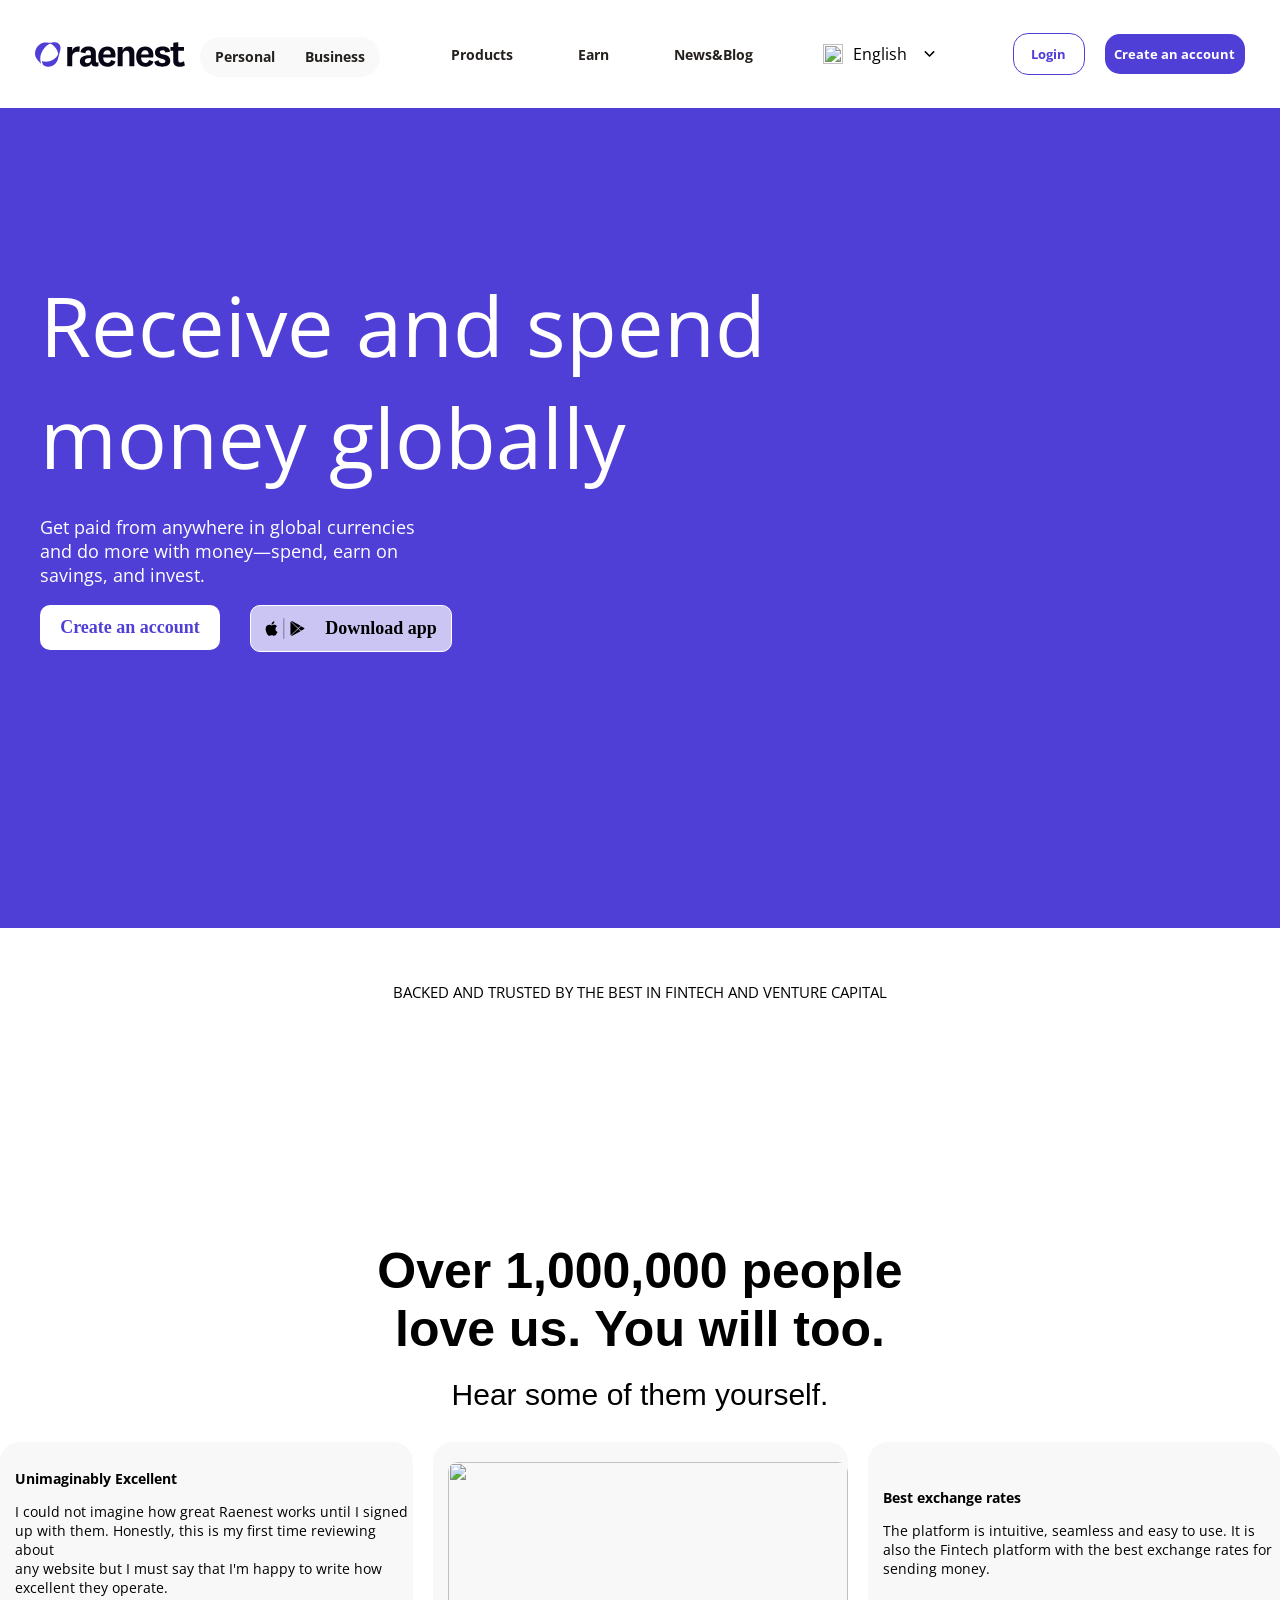
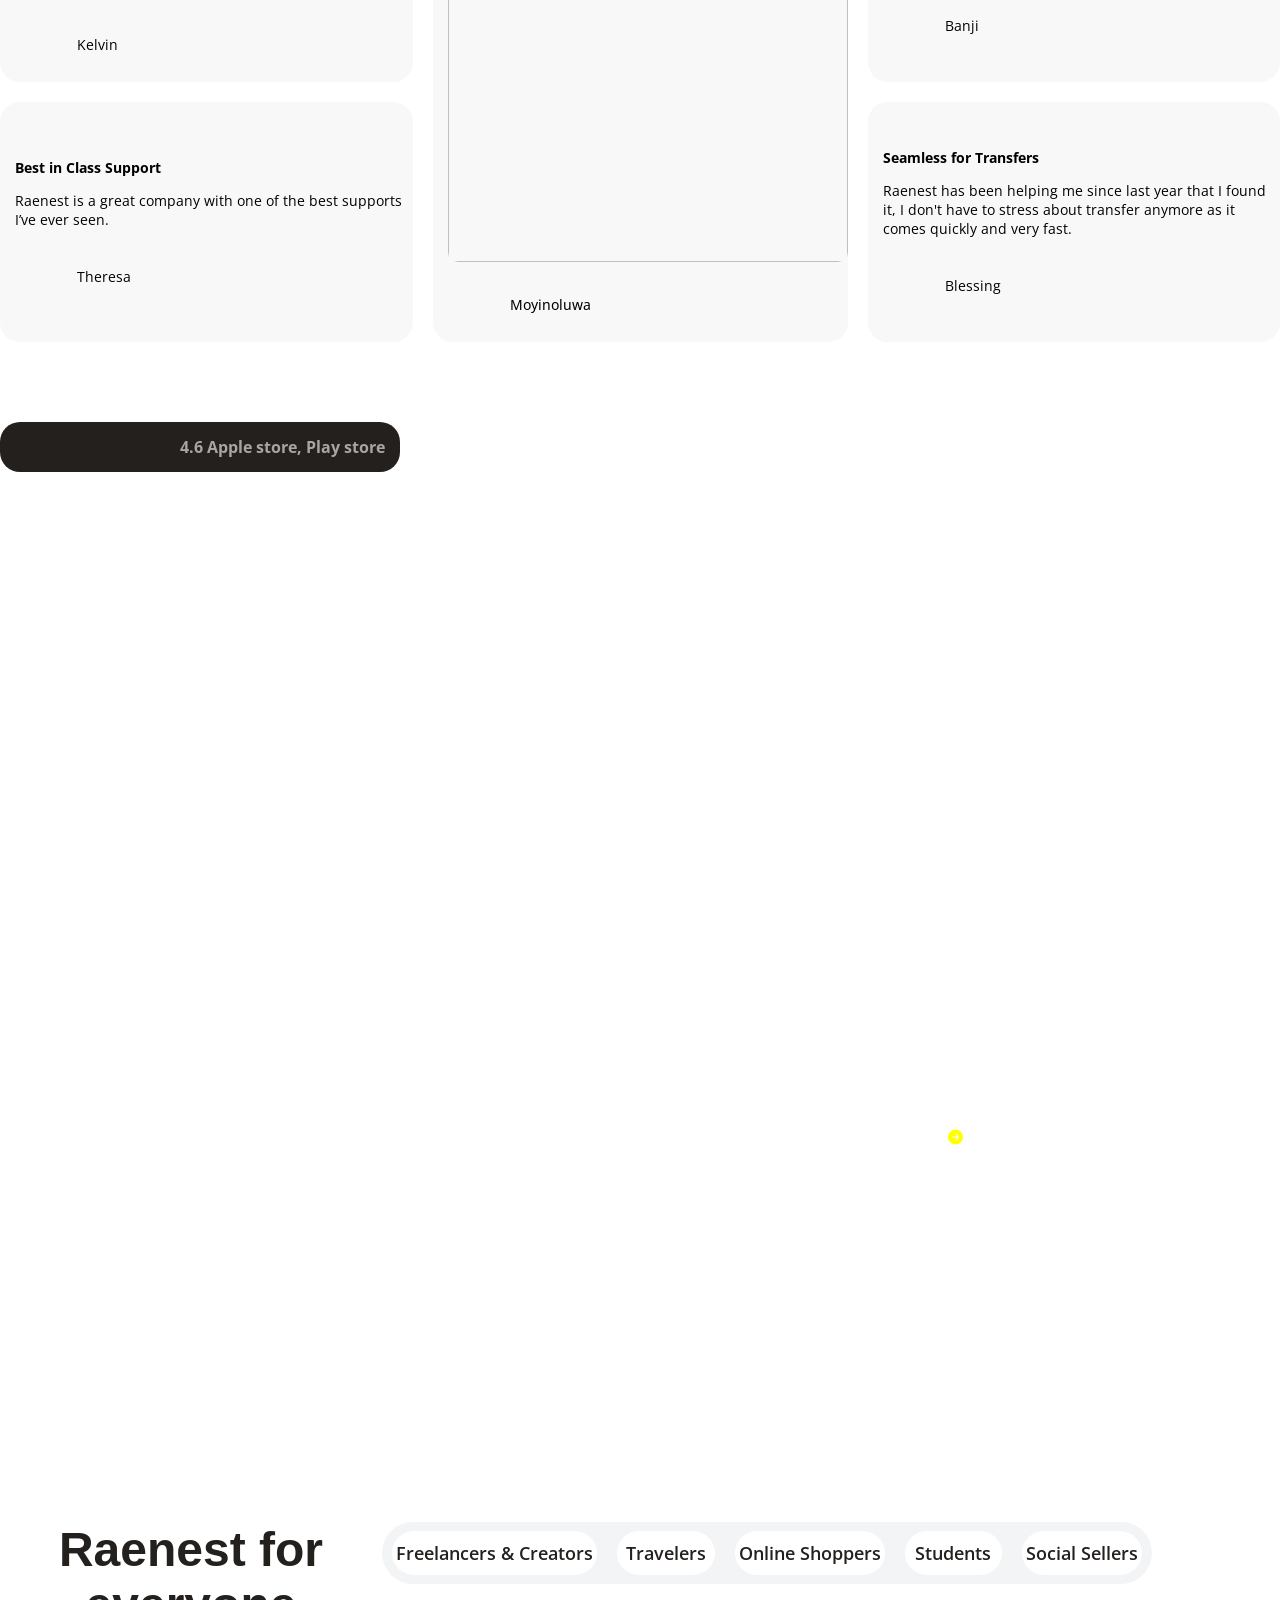
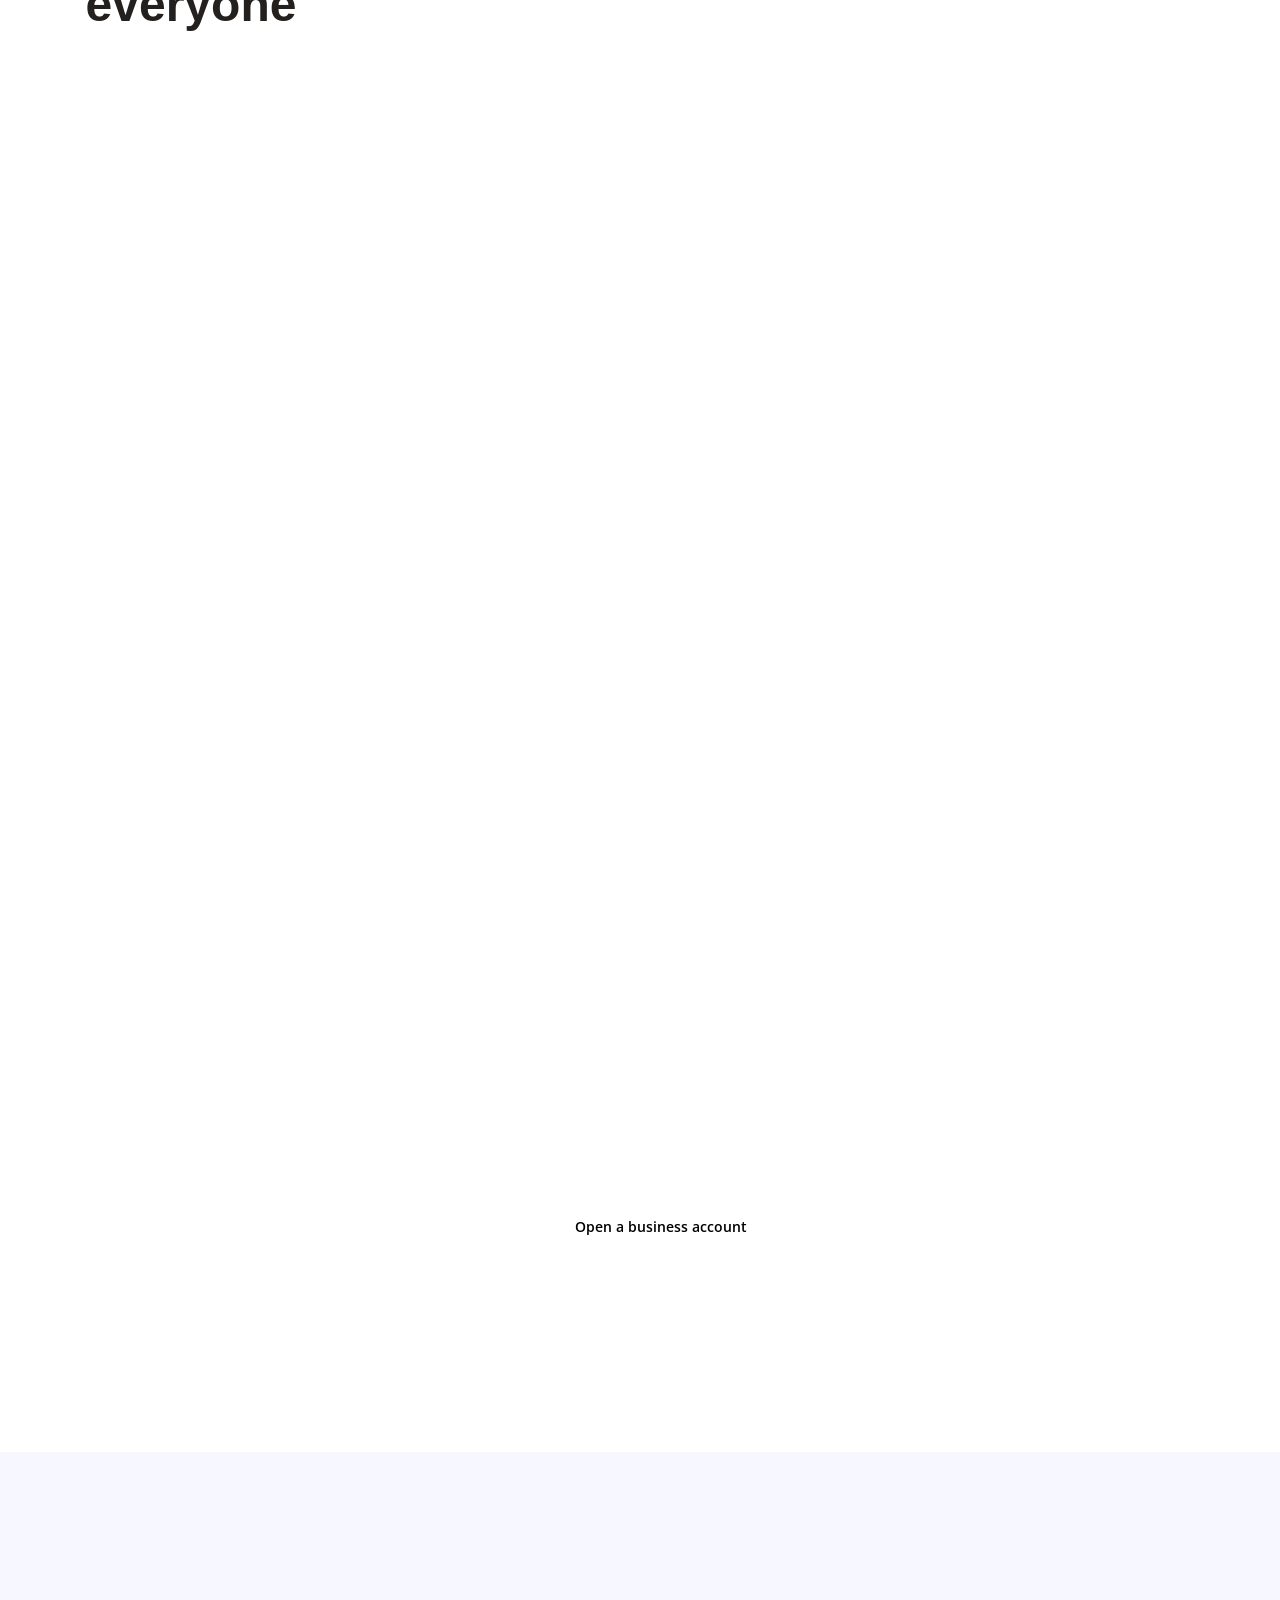
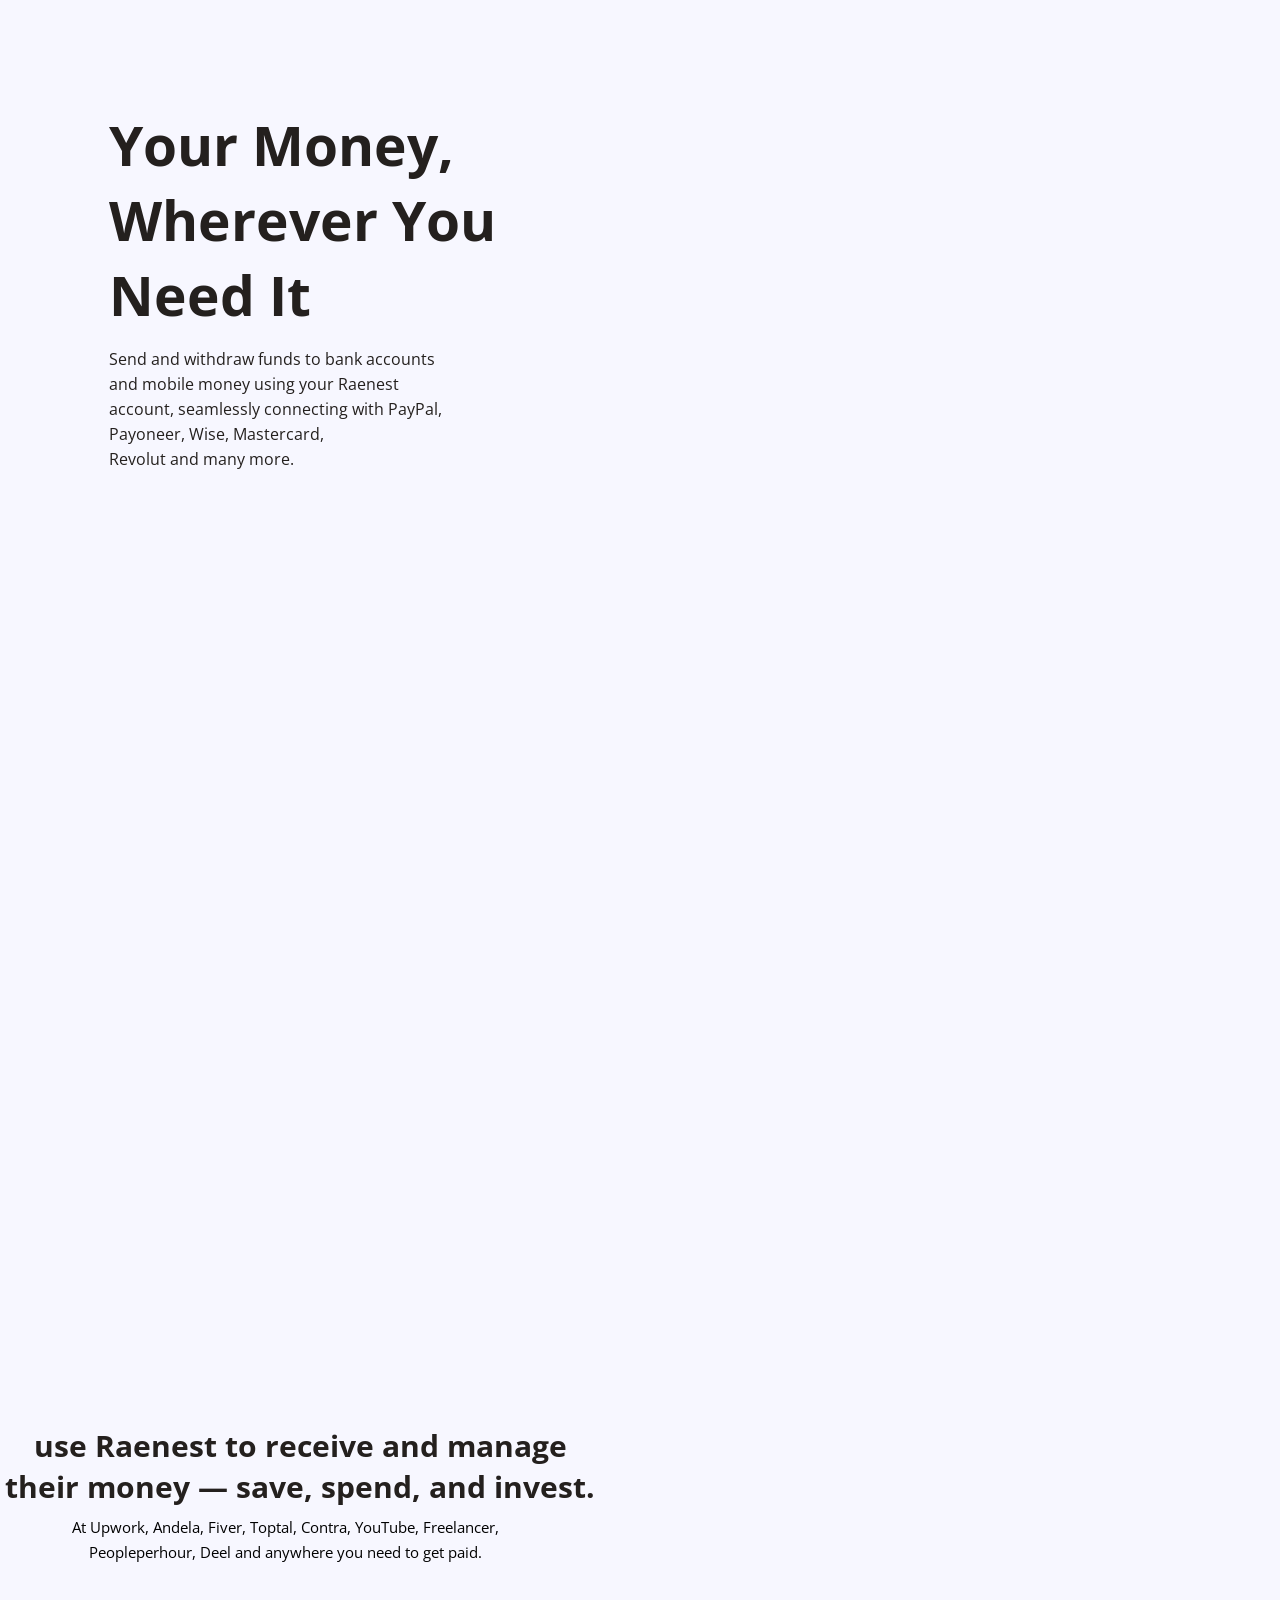
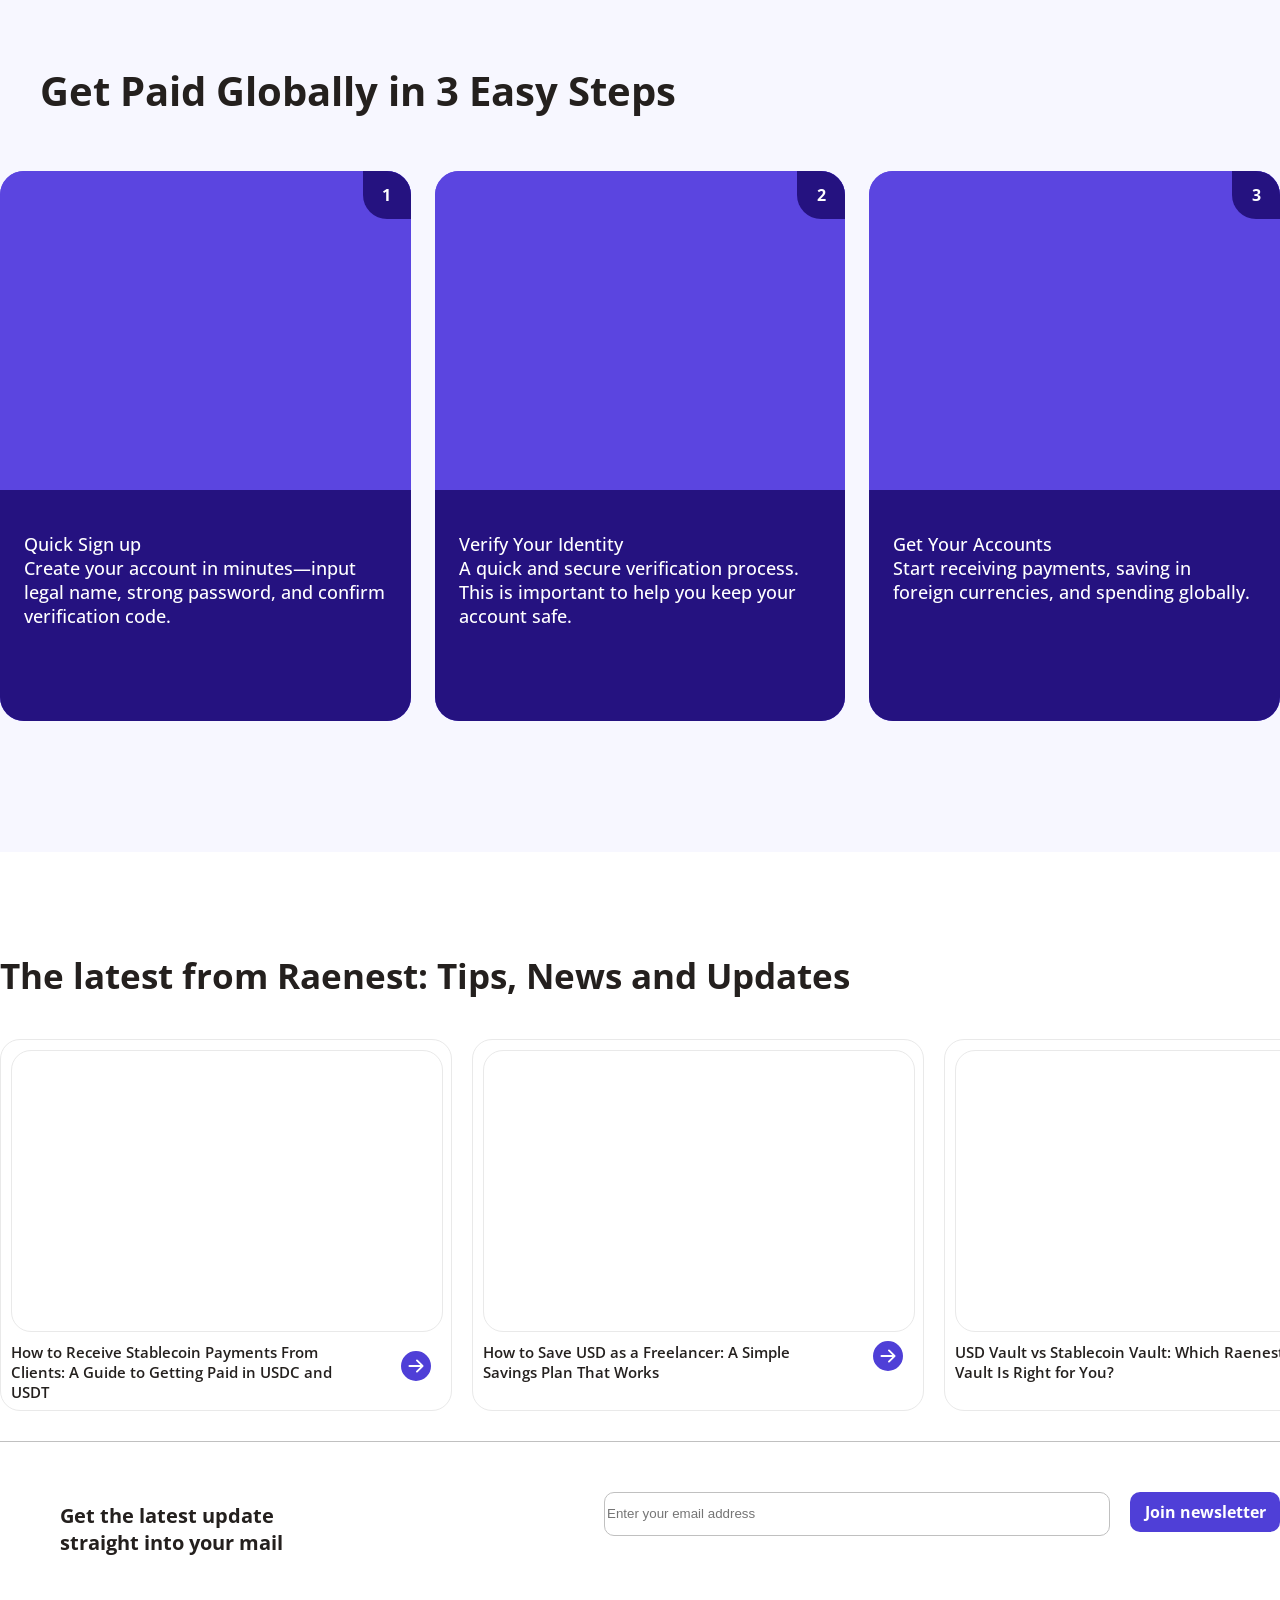
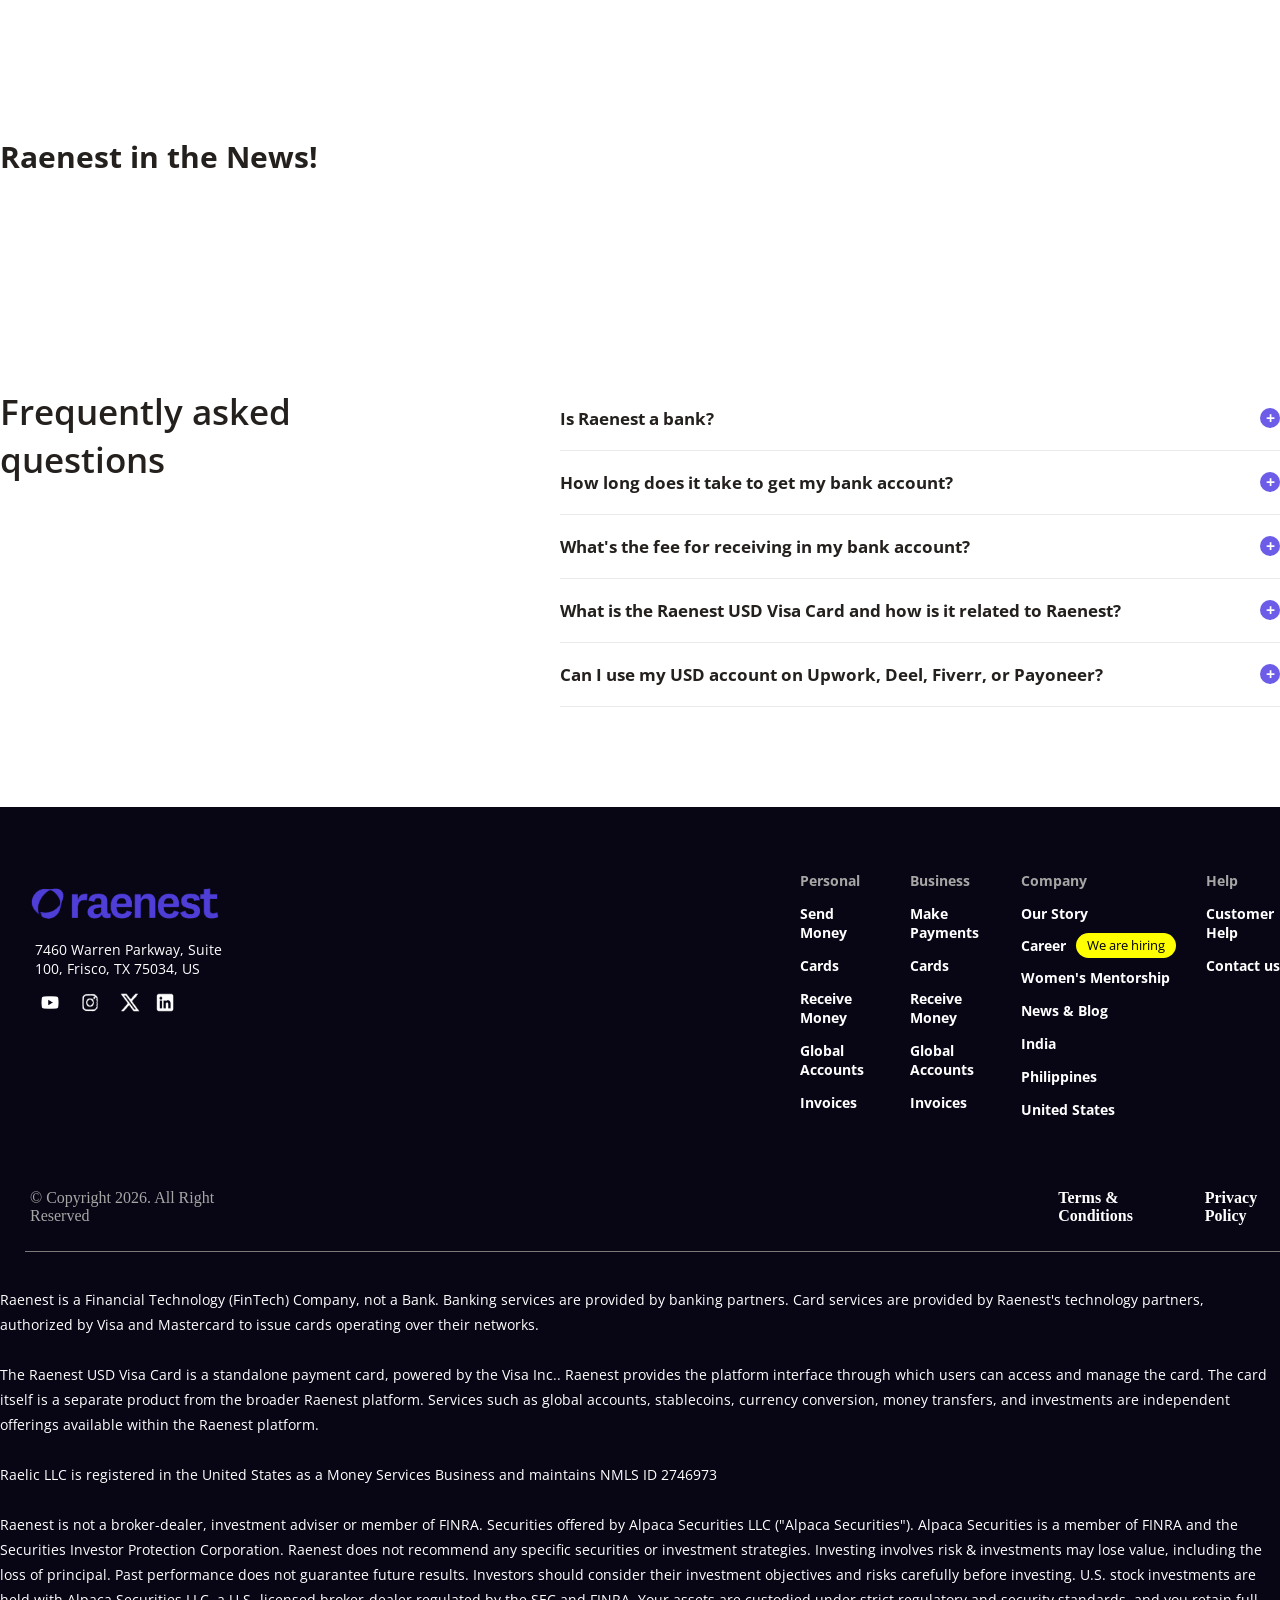
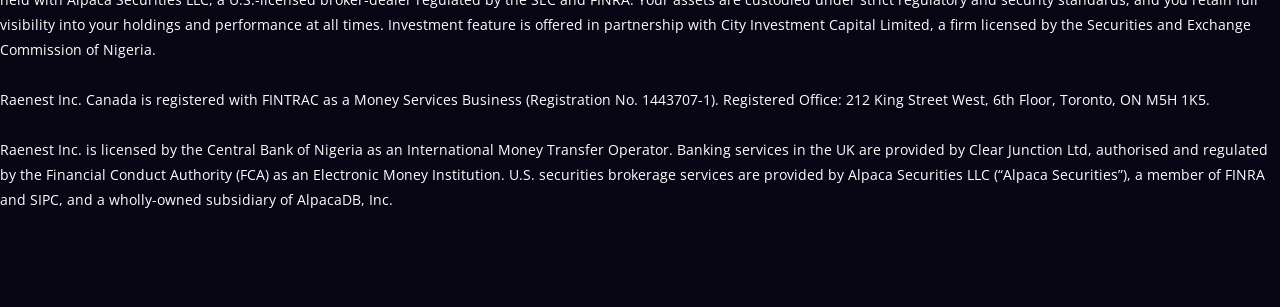
==== commit d5095c84: "Final" ====
--- a/index.html
+++ b/index.html
@@ -19,9 +19,7 @@
            </div>
         </div>
 
-        <div class="Nil">
-            
-        </div>
+      
            <div class="Center">
                 <div class="navlink">
                   <p class="Pav">Products</p>
@@ -150,7 +148,7 @@
                 <div class="Stats">
             <div class="Pan1">
                  <p>Products</p>
-                <img src="basil--caret-down-outline.svg" alt="" width="30px">
+                <img src="basil--caret-down-outline.svg" alt="" width="30px" class="caret">
                 <div class="Reveal">
                     <div style="display: flex;flex-direction: column;">
                             <div class="File">
@@ -226,7 +224,7 @@
         
          <div class="Pan2">
                 <p>Earn</p>
-                <img src="basil--caret-down-outline.svg" alt="" width="30px">
+                <img src="basil--caret-down-outline.svg" alt="" width="30px" class="Nicky">
                 <div class="but-on">
                         <div style="display: flex; flex-direction: column;">
                             <div class="File">
@@ -254,8 +252,22 @@
         </div>
     </div>
             <div class="Blogg">News & Blog</div>
-        
-            
+            <div class="England">
+            <img src="https://cdn.prod.website-files.com/67d85bdb392a92fa03e2f524/6a8ad5b610c1d2eadf1f2178_united-kingdom%20(1).png" alt="" width="20px" class="Eng">
+            <p>English</p>
+            <img src="basil--caret-down-outline.svg" alt="" width="25px">
+            <div class="Tack">
+                <p><b>English</b></p>
+                <p>Spanish (Argentina)</p>
+                <p>French</p>
+                <p>Portuguese (Brazil)</p>
+                <p>Spanish (Colombia)</p>
+            </div>
+        </div>
+
+        <div class="inn">Login</div>
+        <div class="Internal">Create an account</div>
+                </div>  
         
        
     </nav>
--- a/Personal.css
+++ b/Personal.css
@@ -42,13 +42,16 @@
     display: none;
     max-height: 0;
     position: static;
+    margin-top: 40px;
+    margin-left: -155vw;
 }
 .Pan1:hover .Reveal {
-    display: flex;
-    flex-direction: column;
-    margin-left: 100px;
-    margin-top: 400px;
-    max-height: 400px;
+    display: block;
+    max-height: 550px;
+}
+.Pan1:hover .caret {
+    margin-top: -340px;
+    margin-bottom: 120px;
 }
 .Pan2 {
     display: flex;
@@ -57,21 +60,64 @@
 }
 .Pan2:hover .but-on {
     display: block;
-    top: 35px;
-    left: -20px;
-    max-height: 200px;
+    max-height: 300px;
+}
+.Pan2:hover .Nicky {
+     margin-top: -60px;
+    margin-bottom: 100px;
 }
 .but-on {
-    display: none; 
-    z-index: 100;
+    display: none;
+    max-height: 0; 
     position: static;
+    margin-top: 40px;
+    margin-left: -162vw;
 }
 .Blogg {
     margin-left: -250px;
     margin-top: 20px;
 }
-
-
+.England {
+    justify-self: center;
+    margin: auto;
+    margin-top: 100px;
+    display: flex;
+    gap: 10px;
+    justify-content: center;
+    align-items: center;
+    position: relative;
+}
+
+.England:hover .Tack {
+    display: block;
+}
+
+.inn {
+    width: 90vw;
+    height: 40px;
+    display: flex;
+    justify-content: center;
+    align-items: center;
+    color: #4F3FD7;
+    margin-top: 31vh;
+    border: 1px solid #4F3FD7;
+    justify-self: center;
+    border-radius: 10px;
+    cursor: pointer;
+}
+.Internal {
+     width: 90vw;
+    height: 40px;
+    display: flex;
+    justify-content: center;
+    align-items: center;
+    color: white;
+    margin-top: 15px;
+    background-color: #4F3FD7;
+    justify-self: center;
+    border-radius: 10px;
+    cursor: pointer;
+}
 
 
 .Black {
@@ -198,8 +244,8 @@
     height: 20px;
 }
 .Tack {
-    width: 14vw;
-    height: 24vh;
+    width: 200px;
+    height: 150px;
     background-color: #DDDDDD;
     position: absolute;
     top: 60px;
@@ -453,7 +499,7 @@
         padding-top: 10px;
         top: 750px;
         margin-left: -200px;
-        z-index: 150;
+        /* z-index: 150; */
     }
     .MotherDiv {
         overflow: hidden;
@@ -1356,7 +1402,7 @@
         display: block; 
         left: -358px;
         top: 25px;
-        width: 98vw;
+        width: 100vw;
         height: 100vh;
     }
 }
@@ -1371,12 +1417,43 @@
     .Right {
         display: none;
     }
-    nav {
-        height: 7vh;
-    }
     .menu {
         display: flex;
         width: 40px;
+    }
+    nav {
+        height: 7vh;
+    }
+    .Left img {
+        width: 100px;
+    }
+    .Stats {
+        width: 560vw;
+        height: 100vh;
+        background-color: white;
+        margin-left: -280px;
+        z-index: 800;
+    }
+    .menu:hover .Stats {
+        display: block; 
+        left: -360px;
+        top: 25px;
+        width: 100vw;
+        height: 100vh;
+    }
+    .Pan1 {
+        display: flex;
+        gap: 580px;
+    }
+    .Pan2 {
+        display: flex;
+        gap: 615px;
+    }
+    .Pan1:hover .Reveal {
+        left: -50px;
+    }
+    .Blogg {
+        margin-left: -640px;
     }
 }
 
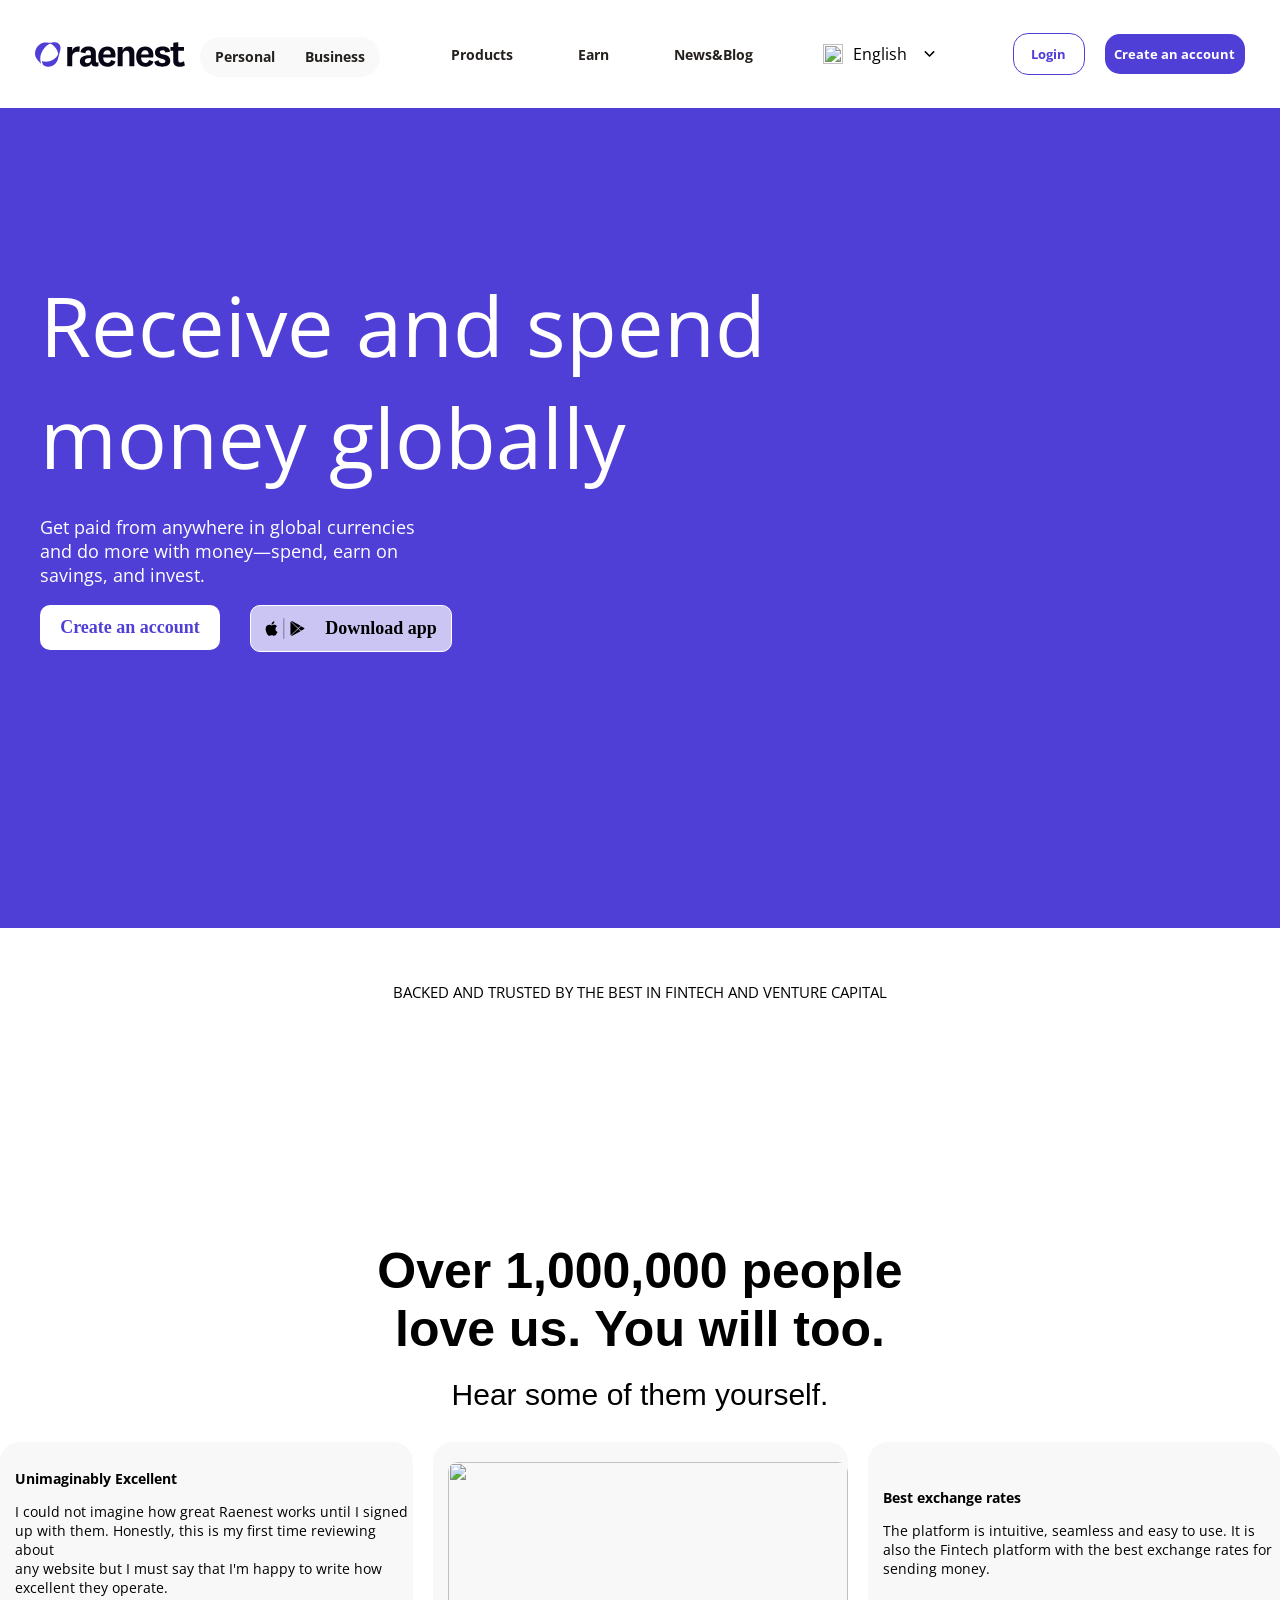
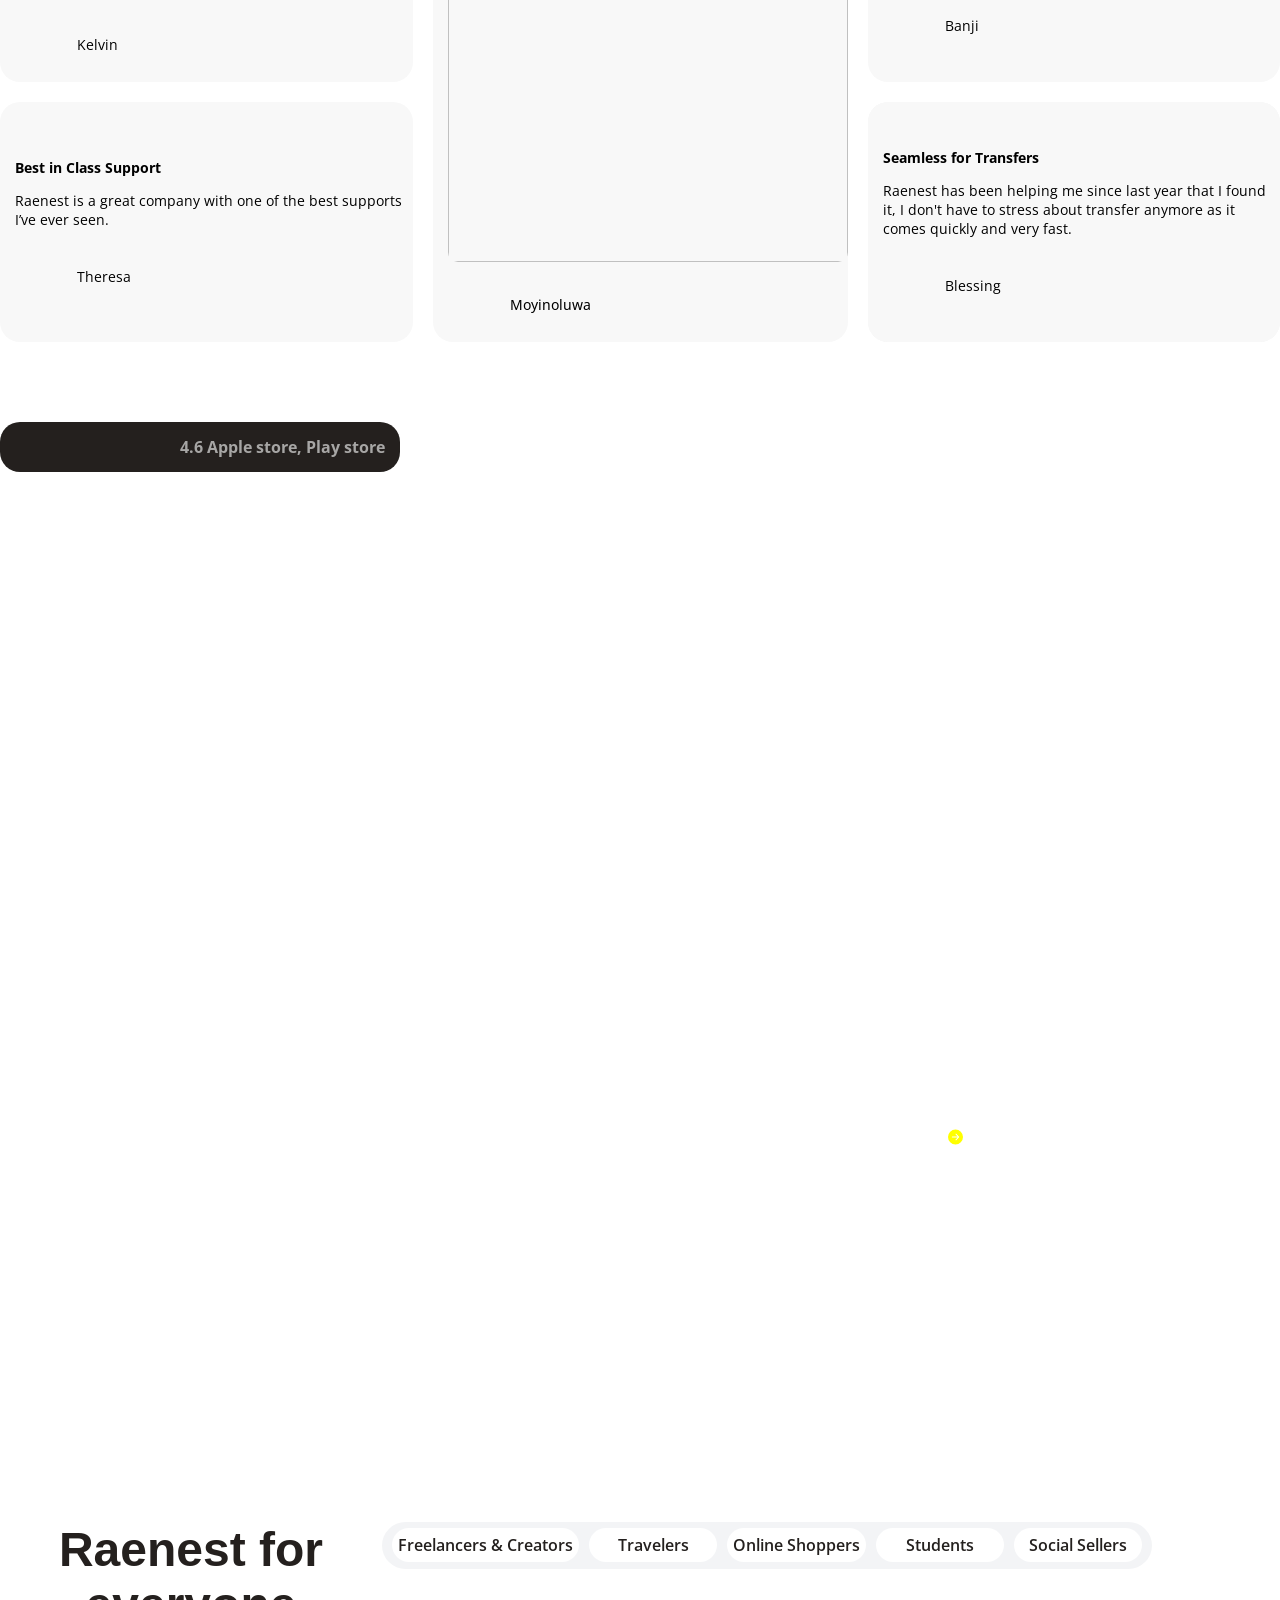
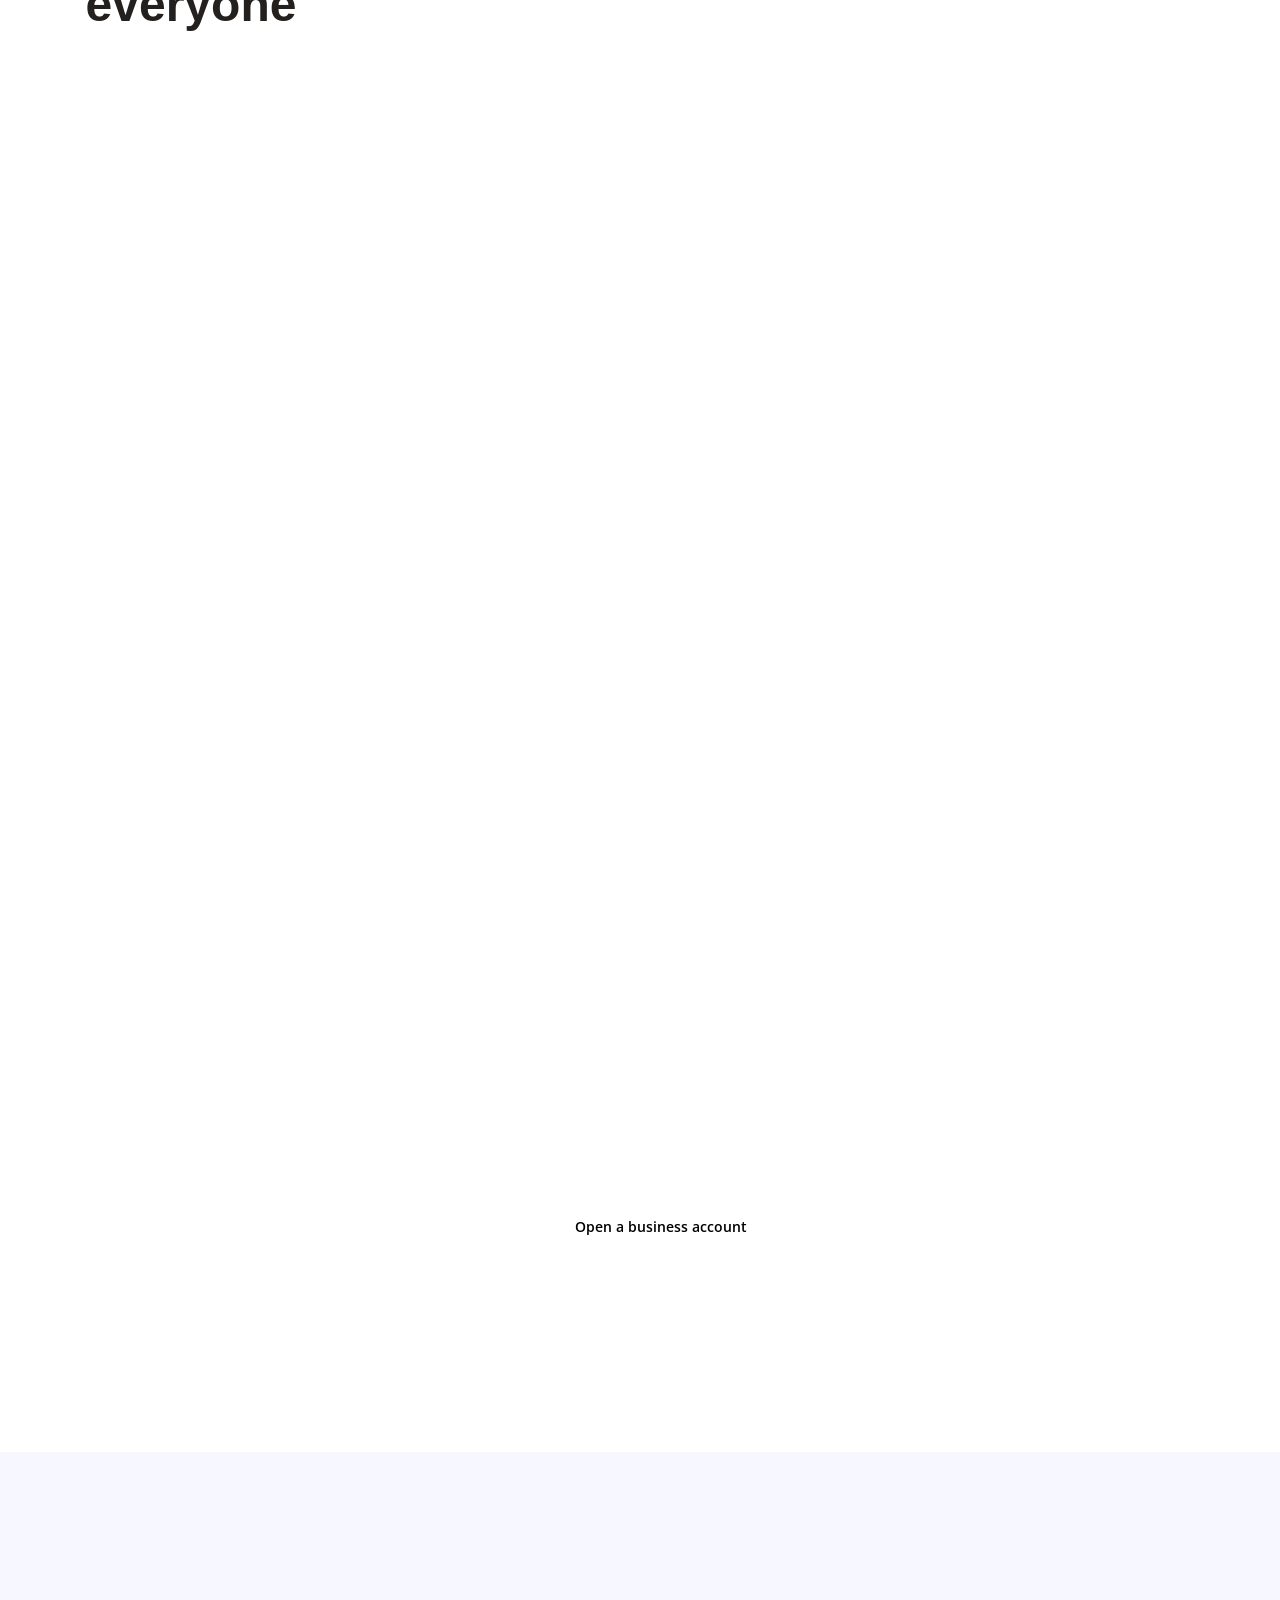
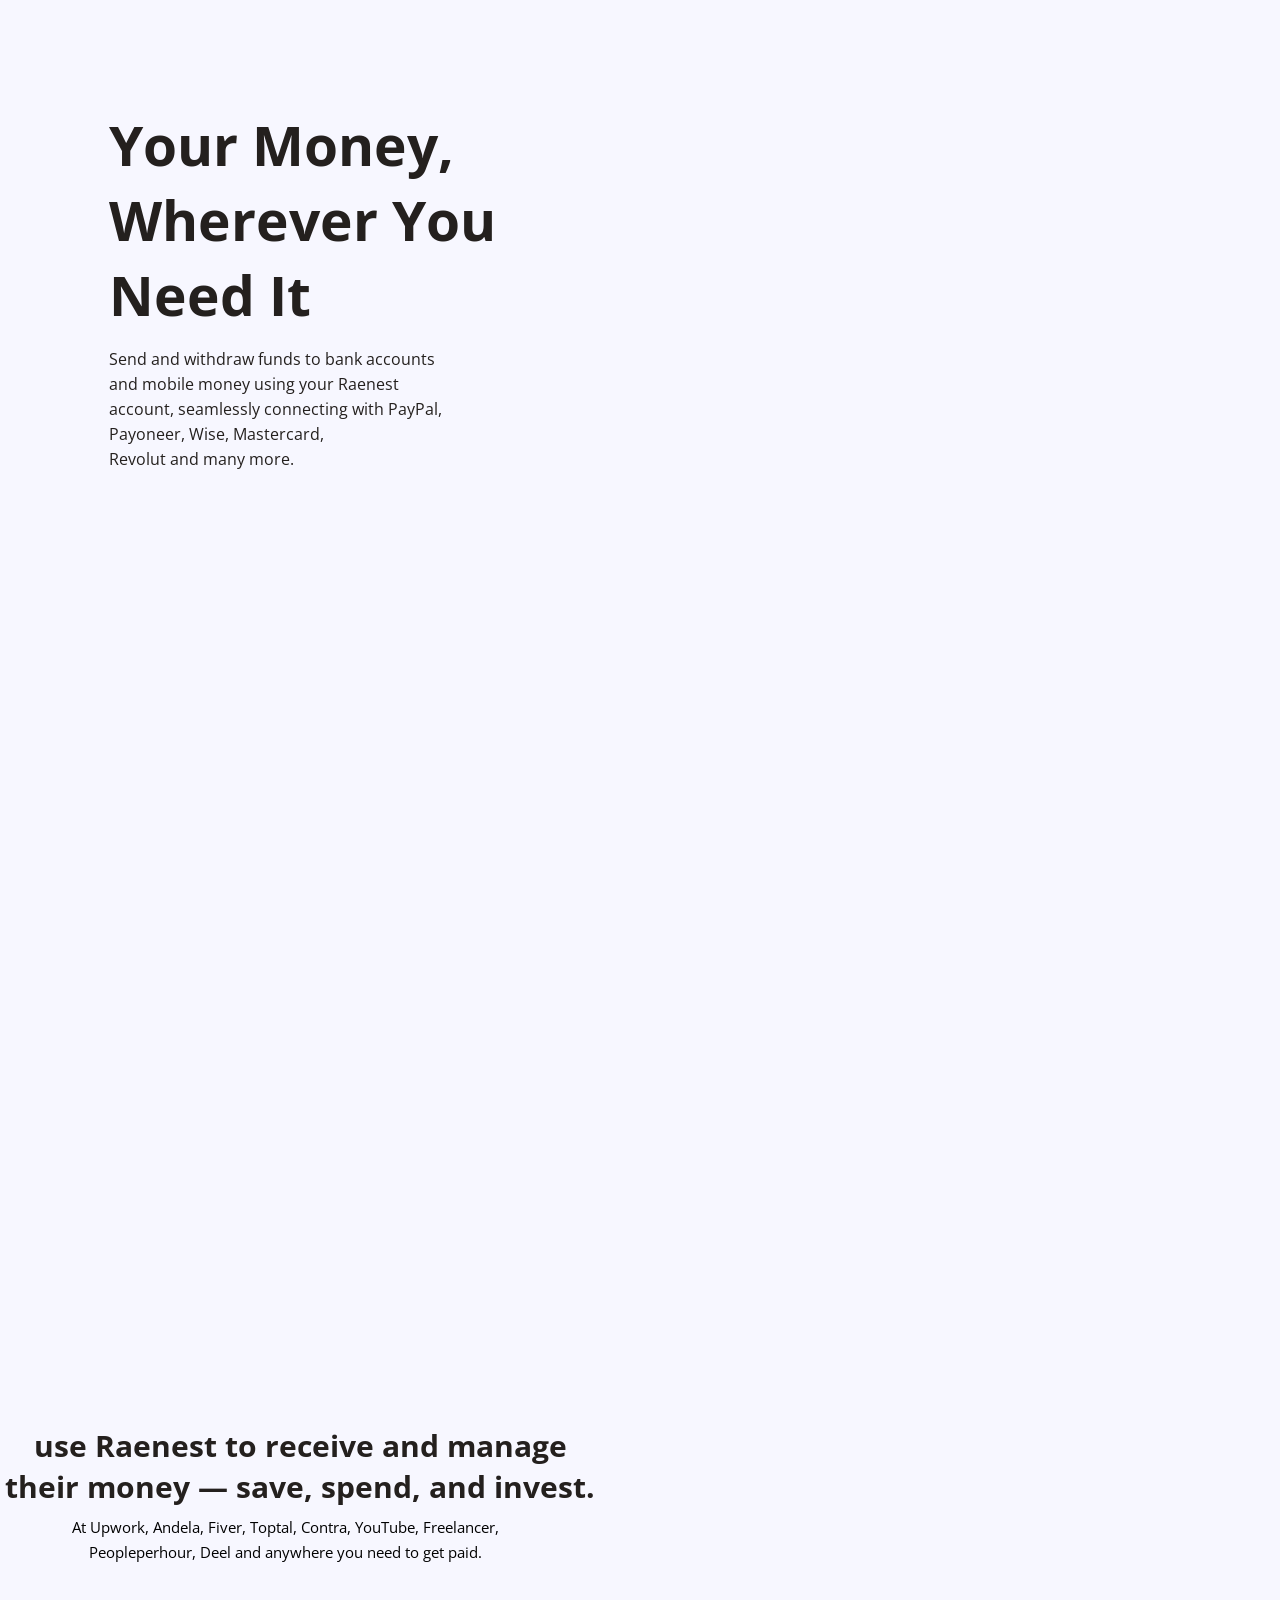
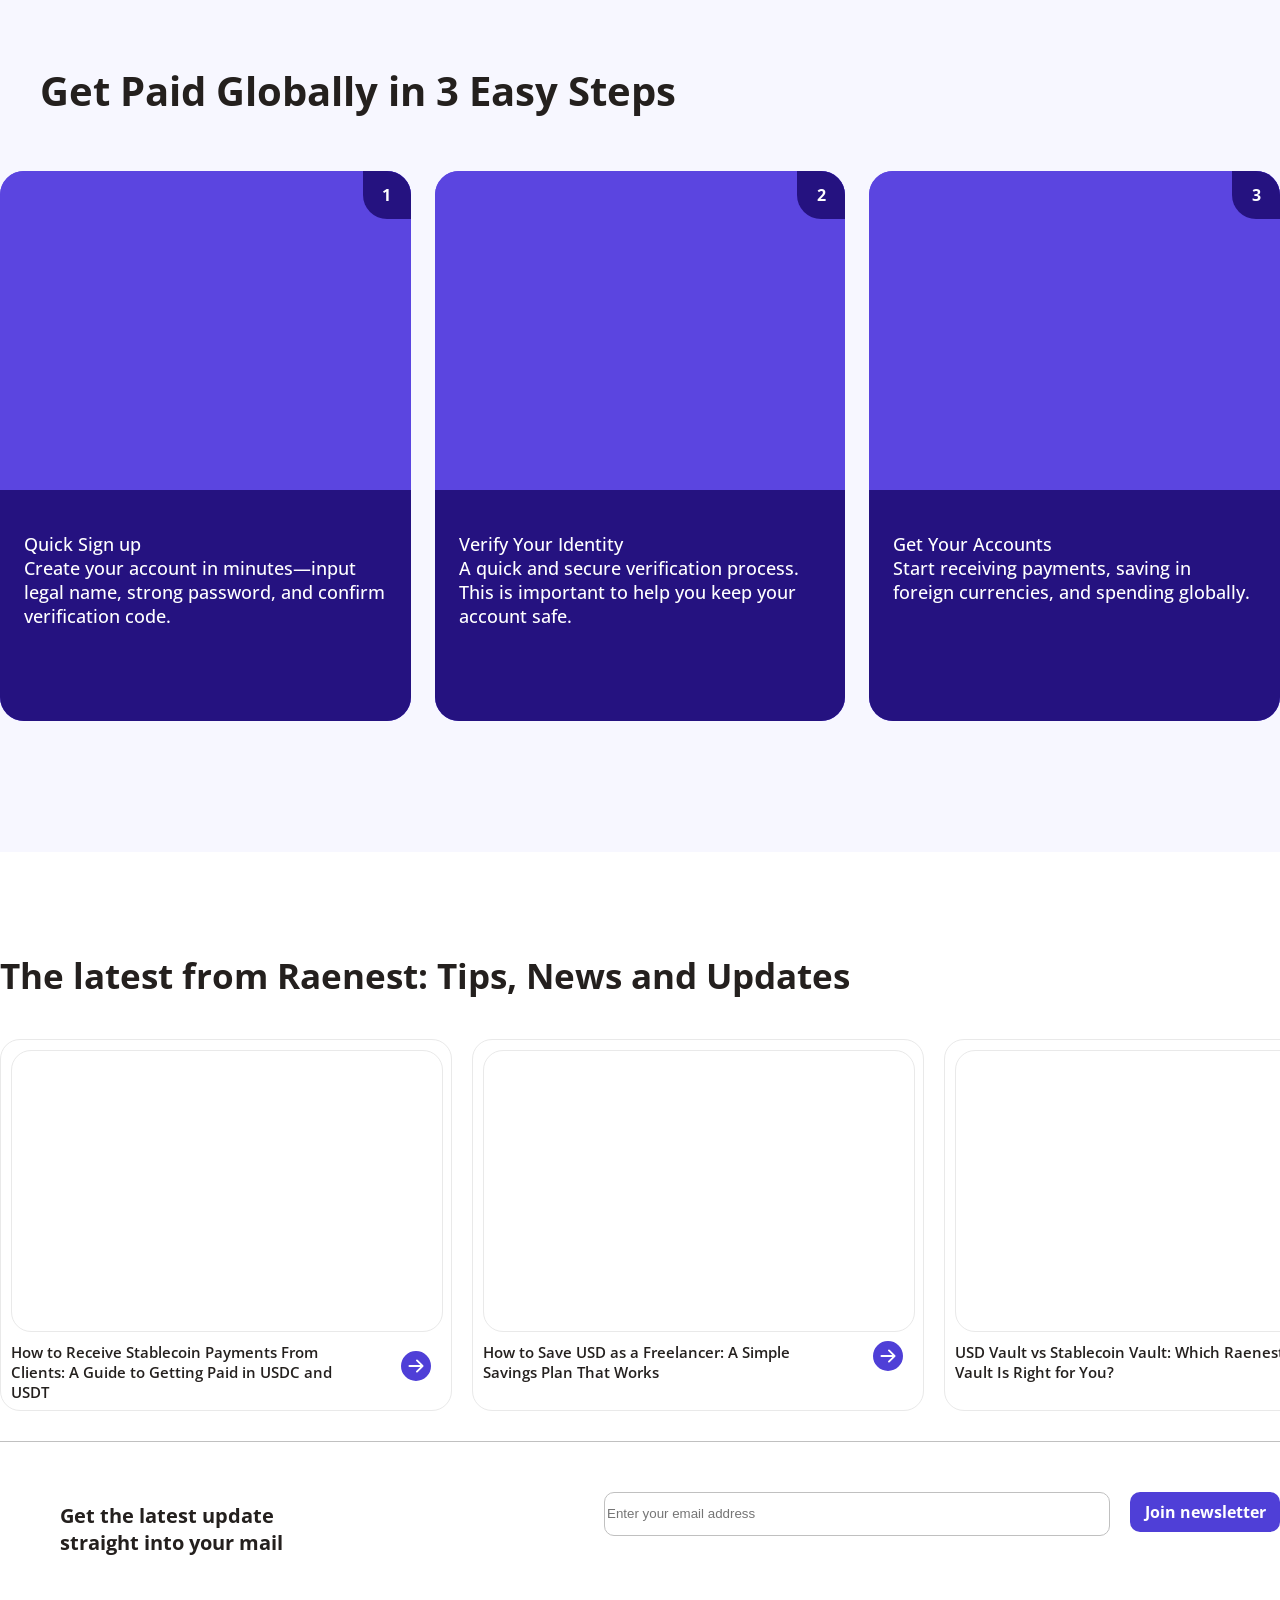
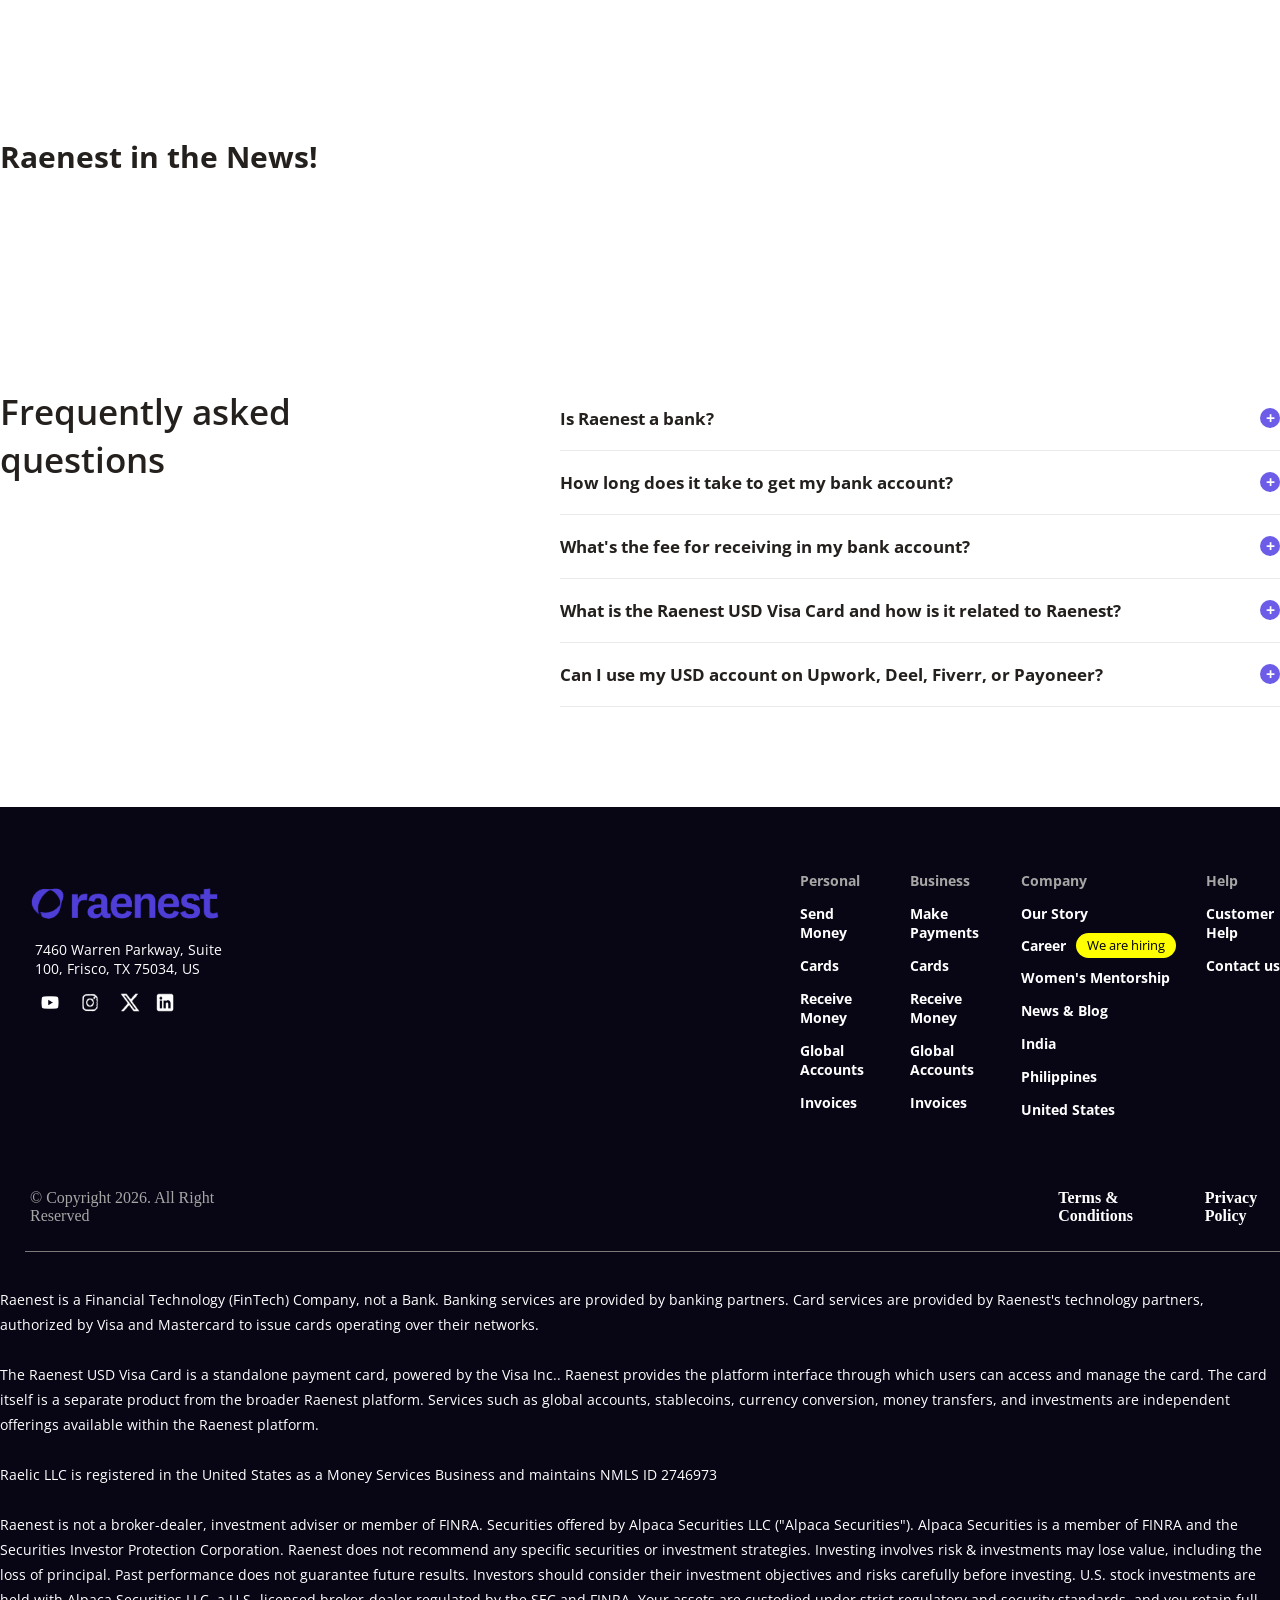
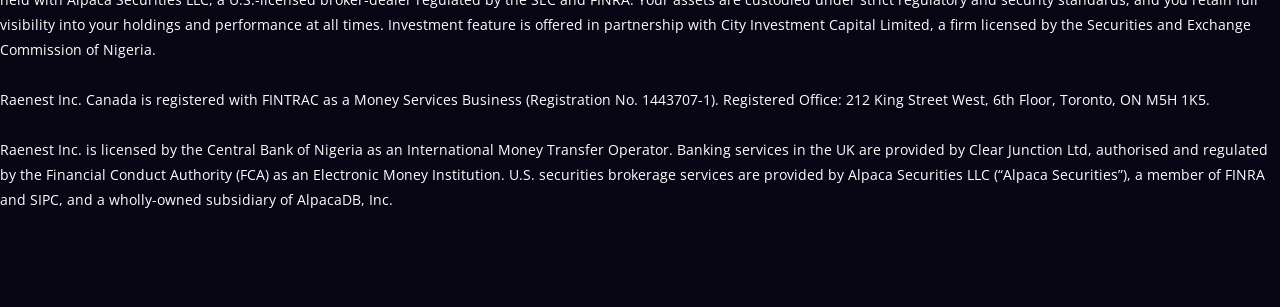
==== commit a4e3d058: "Final" ====
--- a/index.html
+++ b/index.html
@@ -66,7 +66,7 @@
                             
                         </div>
                         <div class="File">
-                            <img src="https://cdn.prod.website-files.com/67d8614570bbea9ea5932686/695ce6f93717922d4d1199cd_Investment.png" alt="" width="25px">
+                            <img src="https://cdn.prod.website-files.com/67d8614570bbea9ea5932686/695ce6f93717922d4d1199cd_Investment.png" alt="" width="25px" class="Stocks">
                             <div class="Tit">
                                 <p class="Poat">US Stocks</p>
                             <p class="Foam">Buy U.S. Stocks on Raenest with ease</p>
@@ -82,7 +82,7 @@
                             
                         </div>
                         <div class="File">
-                            <img src="https://cdn.prod.website-files.com/67d8614570bbea9ea5932686/696a7dbfd07b3600199ad467_Item.png" alt="" width="25px">
+                            <img src="https://cdn.prod.website-files.com/67d8614570bbea9ea5932686/696a7dbfd07b3600199ad467_Item.png" alt="" width="25px" class="Stocks">
                             <div class="Tit">
                                 <p class="Poat">Stablecoins</p>
                             <p class="Foam">Receive USDC & USDT on Raenest</p>
@@ -192,7 +192,7 @@
                             
                         </div>
                         <div class="File">
-                            <img src="https://cdn.prod.website-files.com/67d8614570bbea9ea5932686/695ce6f93717922d4d1199cd_Investment.png" alt="" width="25px">
+                            <img src="https://cdn.prod.website-files.com/67d8614570bbea9ea5932686/695ce6f93717922d4d1199cd_Investment.png" alt="" width="25px" class="Stocks">
                             <div class="Tit">
                                 <p class="Poat">US Stocks</p>
                             <p class="Foam">Buy U.S. Stocks on Raenest with ease</p>
@@ -208,7 +208,7 @@
                             
                         </div>
                         <div class="File">
-                            <img src="https://cdn.prod.website-files.com/67d8614570bbea9ea5932686/696a7dbfd07b3600199ad467_Item.png" alt="" width="25px">
+                            <img src="https://cdn.prod.website-files.com/67d8614570bbea9ea5932686/696a7dbfd07b3600199ad467_Item.png" alt="" width="25px" class="Stocks">
                             <div class="Tit">
                                 <p class="Poat">Stablecoins</p>
                             <p class="Foam">Receive USDC & USDT on Raenest</p>
--- a/Personal.css
+++ b/Personal.css
@@ -200,9 +200,13 @@
     margin-left: 15px;
     border-radius: 5px;
 }
+.Stocks {
+    height: 25px;
+    padding-top: 15px;
+}
 .kinsy {
-    height: 40px;
-    padding-top: 10px;
+    height: 30px;
+    padding-top: 15px;
 }
 
 .File:hover {
@@ -962,13 +966,13 @@
       padding-left: 10px;
       padding-right: 10px;
       display: flex;
-      gap: 20px;
+      gap: 10px;
       width: 90%;
       max-width: 750px;
       margin: 0 auto 32px auto;
       overflow: hidden;
       align-items: center;
-      height: 50px;
+      height: 35px;
 }
 
 .top-nav-bar div {
@@ -984,16 +988,15 @@
 
 .pill-link {
       display: block;
-      padding: 10px 4px;
+      padding: 6px 6px;
       border-radius: 9999px;
-      font-size: 1.1rem;
+      font-size: 1.0rem;
       font-weight: 600;
       font-family: "Open Sans", sans-serif;
       color: #24201E;
       text-decoration: none;
       white-space: nowrap;
       transition: background-color 0.2s ease, color 0.2s ease;
-      outline: none;
 }
 
 .pill-link:active {
@@ -1449,9 +1452,7 @@
         display: flex;
         gap: 615px;
     }
-    .Pan1:hover .Reveal {
-        left: -50px;
-    }
+    
     .Blogg {
         margin-left: -640px;
     }
@@ -1848,7 +1849,8 @@
             font-size: 14px;
         }
         .Arrow {
-            margin-left: -400vw;
+            margin-left: -500px;
+            margin-right: 200px;
         }
         .Arrow2 {
             margin-left: -400vw;
